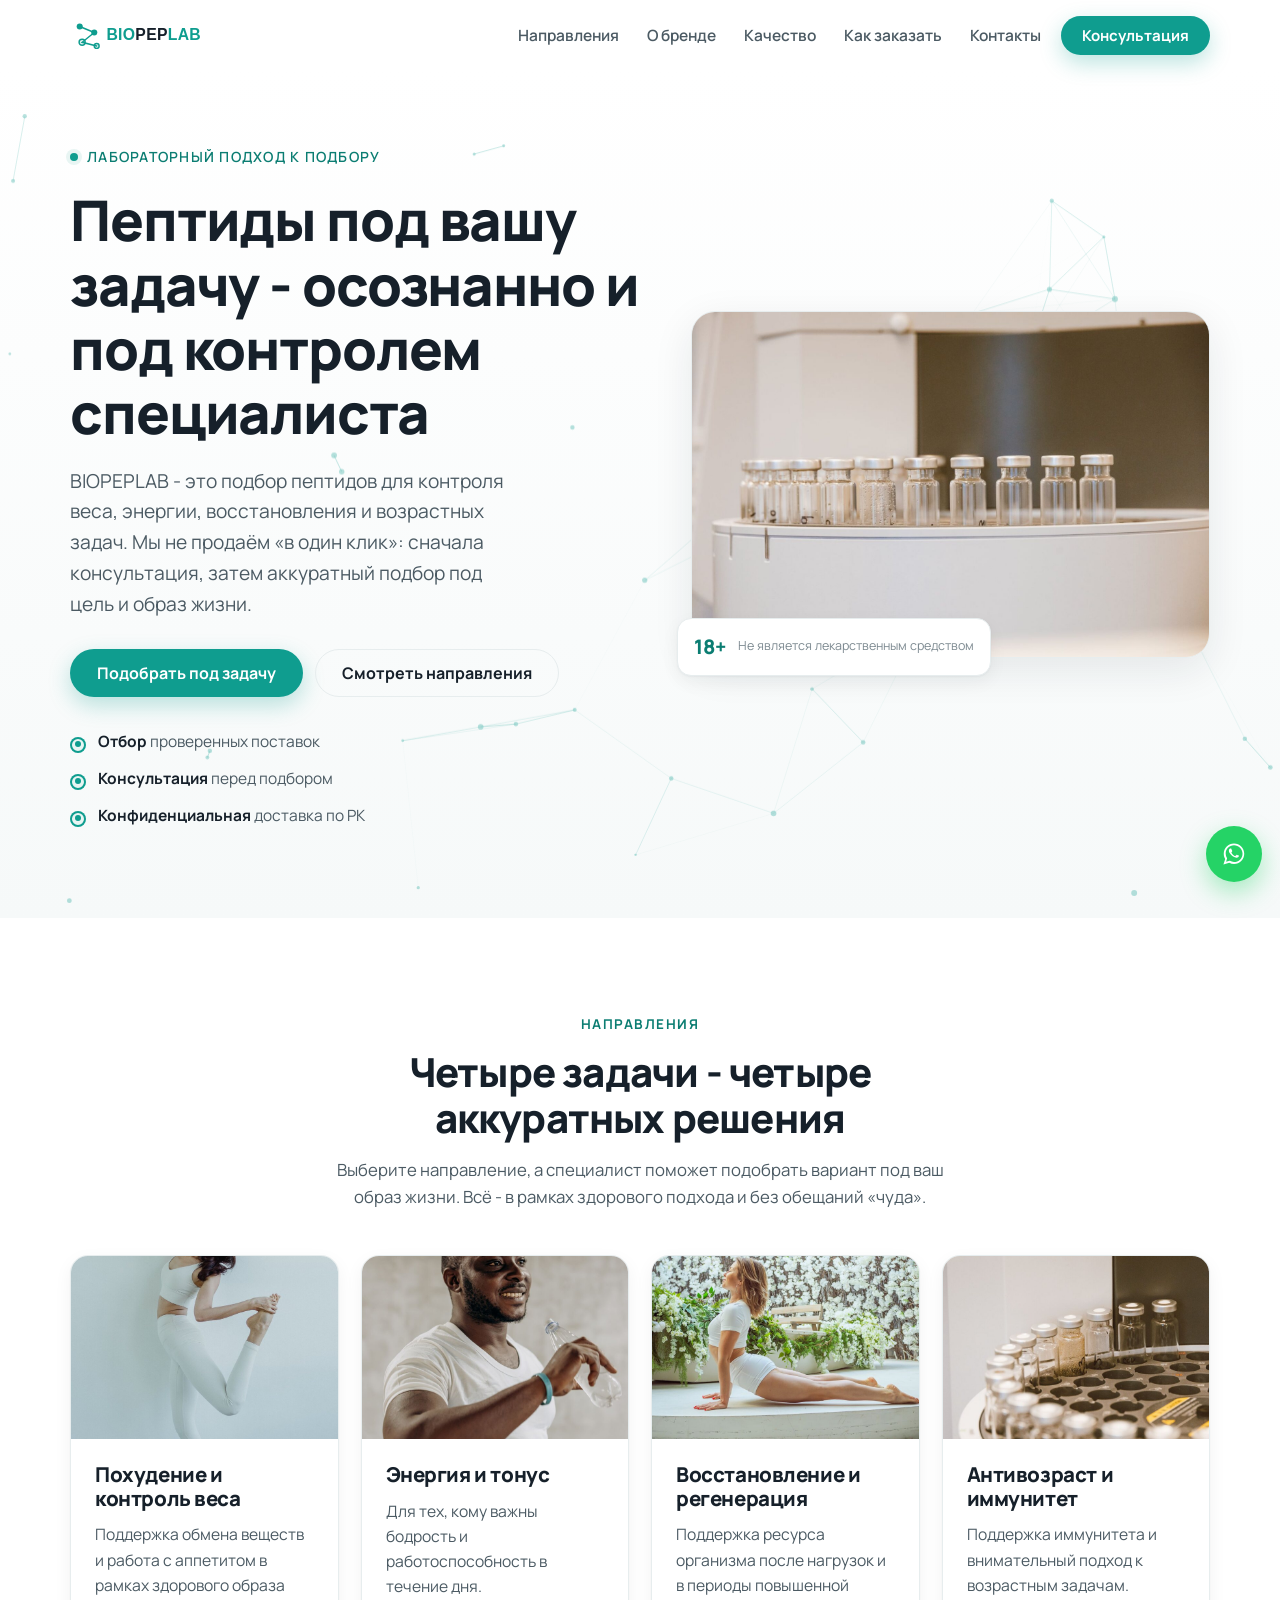
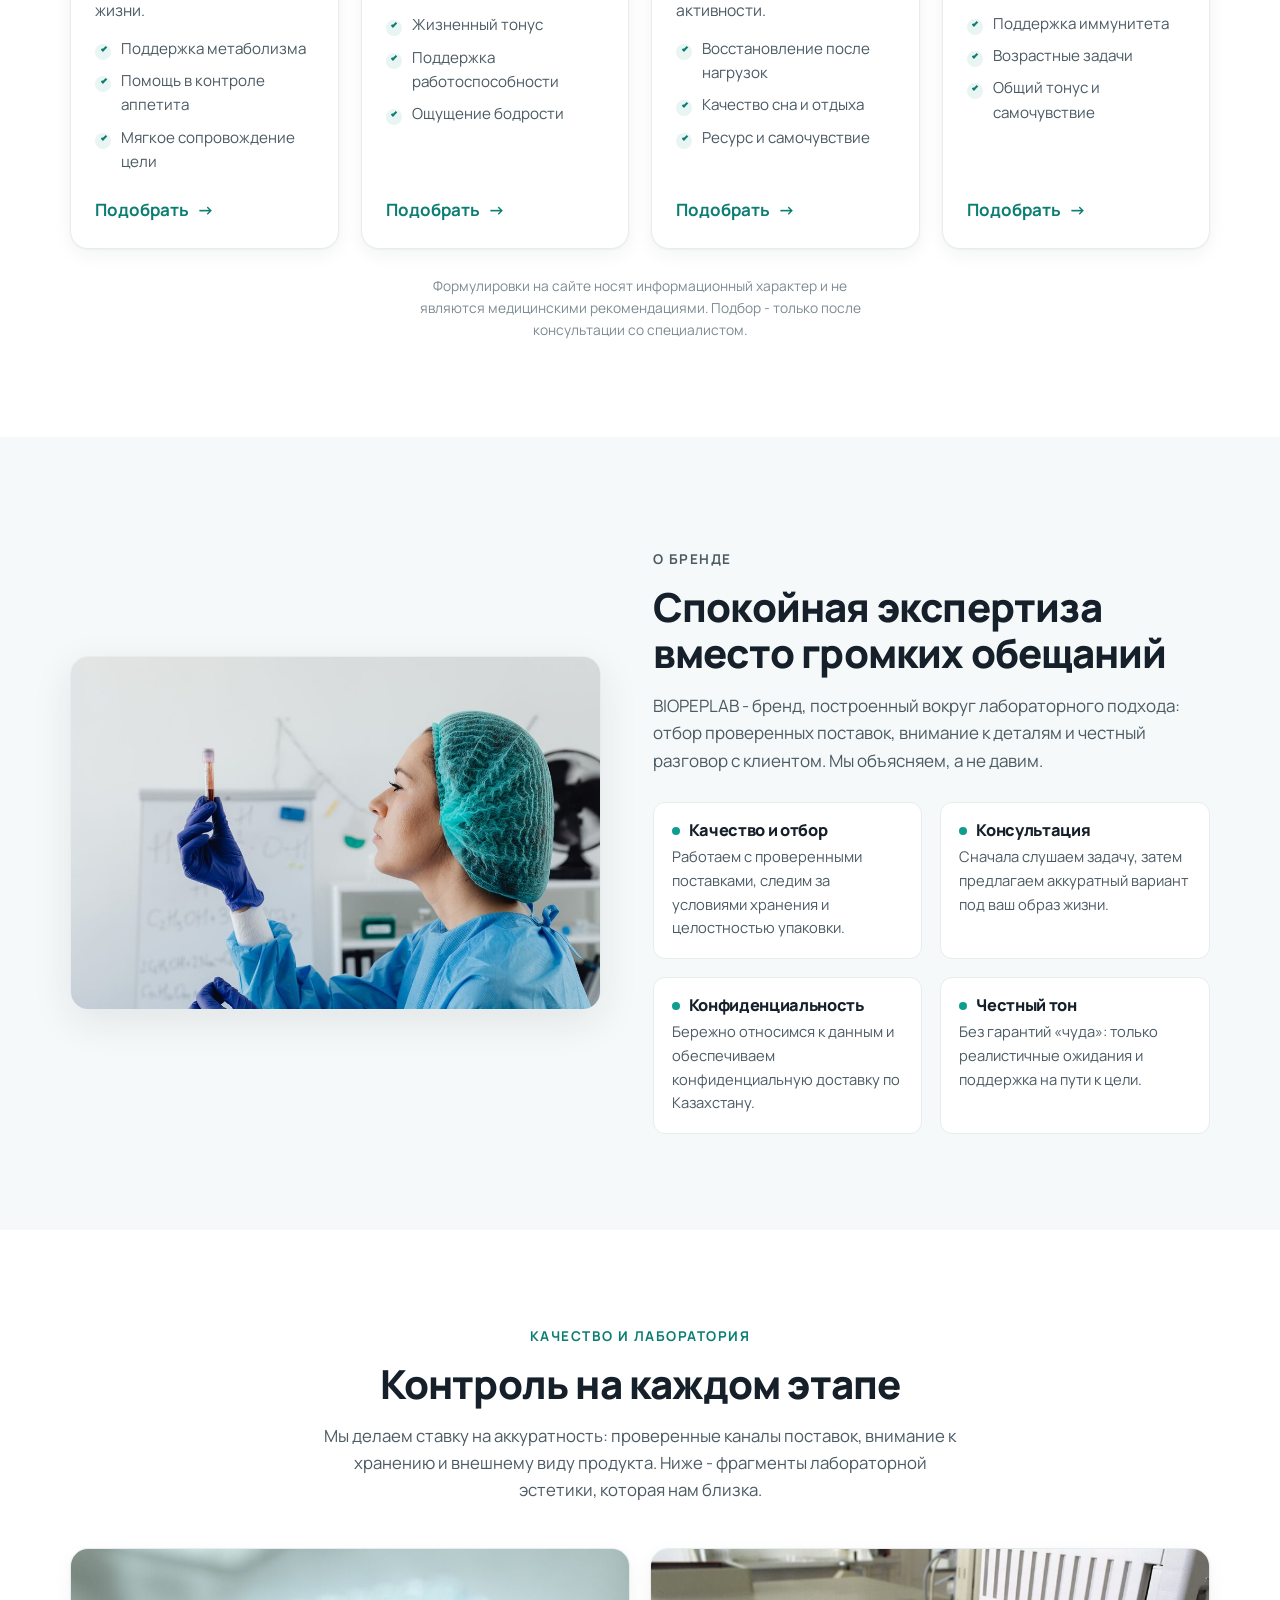
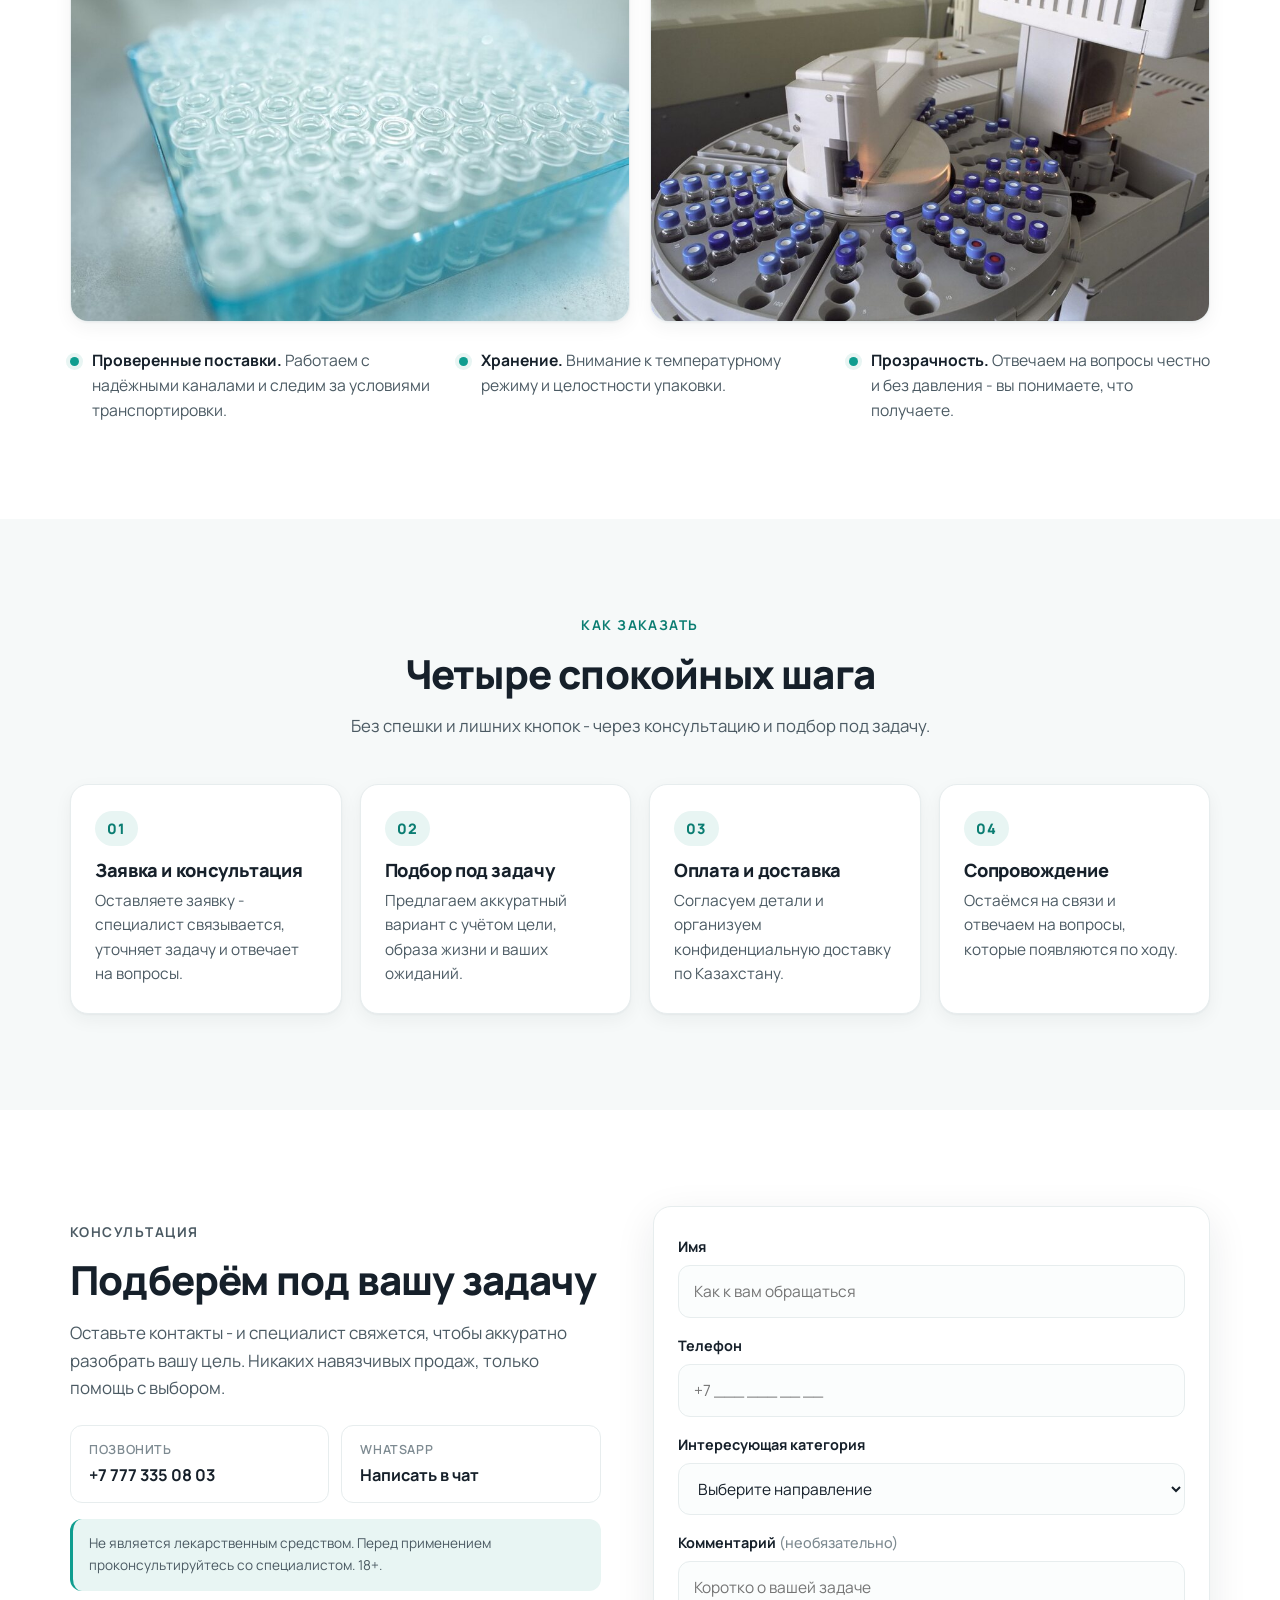
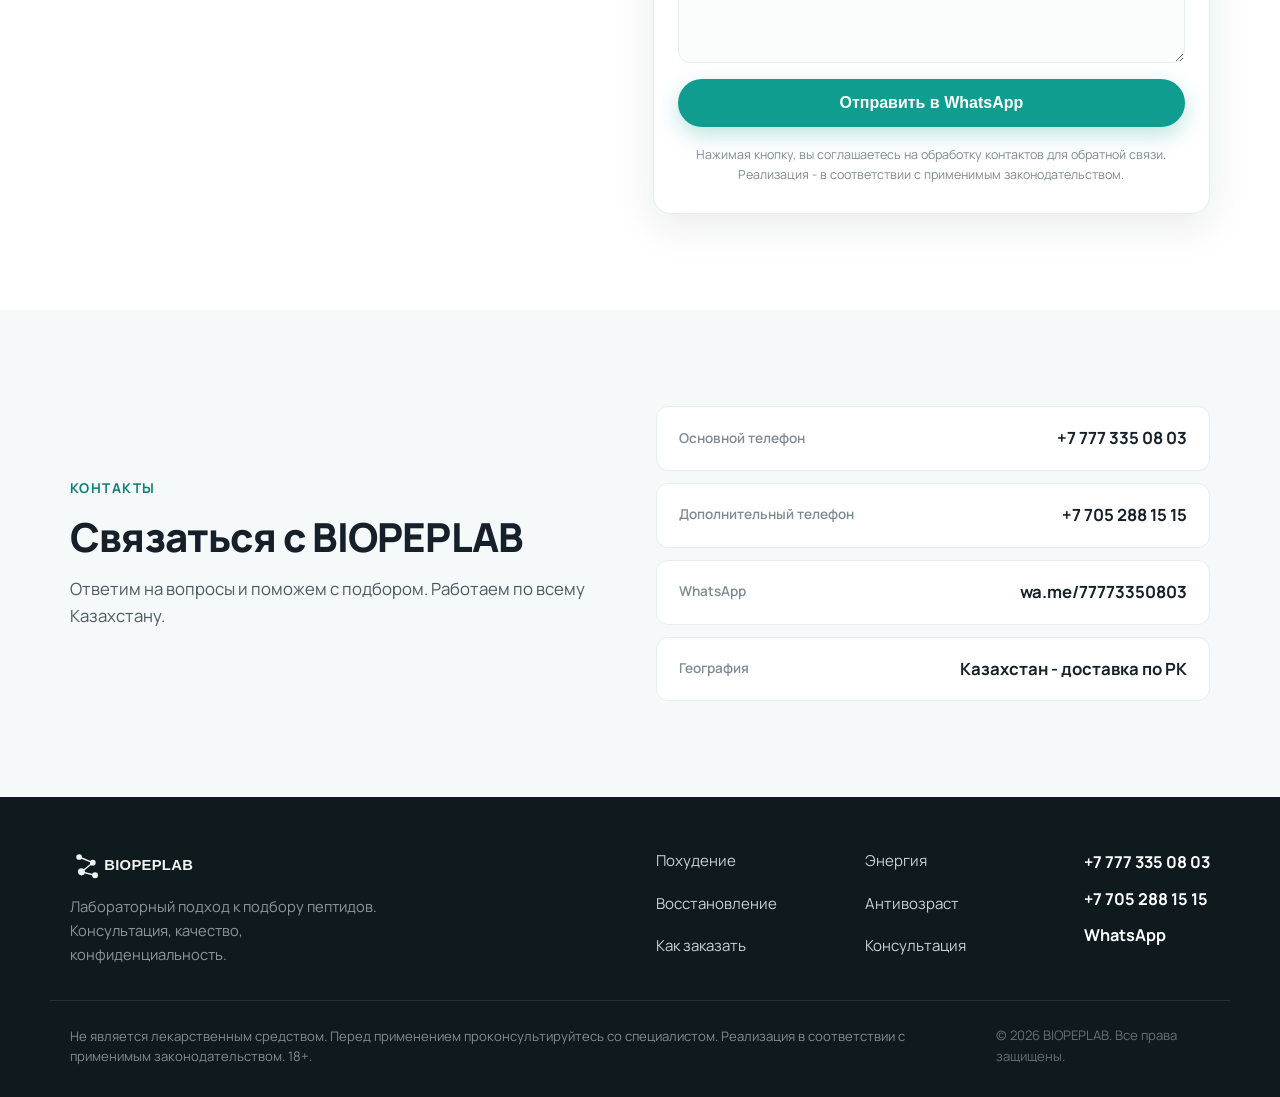
==== index.html @ 389be10e "BIOPEPLAB - лэндинг (пептиды: похудение/энергия/восстановление) Белый премиум-минимализм, тил-акцент" ====
<!DOCTYPE html>
<html lang="ru">
<head>
<meta charset="UTF-8">
<meta name="viewport" content="width=device-width, initial-scale=1">
<title>BIOPEPLAB - пептиды под задачу: похудение, энергия, восстановление</title>
<meta name="description" content="BIOPEPLAB - лабораторный подход к подбору пептидов: контроль веса, энергия и тонус, восстановление, антивозраст и иммунитет. Консультация специалиста и подбор под вашу задачу. Доставка по Казахстану.">
<meta name="robots" content="index, follow">
<link rel="canonical" href="https://ali-hub-01.github.io/biopeplab/">

<meta property="og:type" content="website">
<meta property="og:site_name" content="BIOPEPLAB">
<meta property="og:title" content="BIOPEPLAB - пептиды под задачу: подбор и консультация">
<meta property="og:description" content="Лабораторный подход к подбору пептидов: похудение, энергия, восстановление, антивозраст. Консультация специалиста. Доставка по Казахстану.">
<meta property="og:url" content="https://ali-hub-01.github.io/biopeplab/">
<meta property="og:image" content="https://ali-hub-01.github.io/biopeplab/assets/og-image.jpg">
<meta property="og:image:width" content="1200">
<meta property="og:image:height" content="630">
<meta property="og:locale" content="ru_RU">
<meta name="twitter:card" content="summary_large_image">
<meta name="twitter:title" content="BIOPEPLAB - пептиды под задачу">
<meta name="twitter:description" content="Лабораторный подход к подбору пептидов. Консультация специалиста. Доставка по Казахстану.">
<meta name="twitter:image" content="https://ali-hub-01.github.io/biopeplab/assets/og-image.jpg">
<meta name="theme-color" content="#ffffff">

<link rel="icon" href="assets/favicon.svg" type="image/svg+xml">
<link rel="apple-touch-icon" href="assets/favicon.svg">

<link rel="preconnect" href="https://fonts.googleapis.com">
<link rel="preconnect" href="https://fonts.gstatic.com" crossorigin>
<link href="https://fonts.googleapis.com/css2?family=Manrope:wght@400;500;600;700;800&display=swap" rel="stylesheet">
<link rel="stylesheet" href="styles.css">
</head>
<body>

<a class="skip-link" href="#glavnoe">К основному содержанию</a>

<header class="site-header" id="top">
  <div class="wrap header-inner">
    <a class="brand" href="#top" aria-label="BIOPEPLAB - на главную">
      <img src="assets/logo.svg" alt="BIOPEPLAB" width="180" height="34" class="brand-logo">
    </a>
    <nav class="nav" aria-label="Основная навигация">
      <a href="#uslugi">Направления</a>
      <a href="#o-nas">О бренде</a>
      <a href="#kachestvo">Качество</a>
      <a href="#kak-zakazat">Как заказать</a>
      <a href="#kontakty">Контакты</a>
    </nav>
    <a href="#zayavka" class="btn btn-primary btn-sm nav-cta">Консультация</a>
    <button class="burger" aria-label="Меню" aria-expanded="false" aria-controls="mobile-menu">
      <span></span><span></span><span></span>
    </button>
  </div>
  <div class="mobile-menu" id="mobile-menu" hidden>
    <a href="#uslugi">Направления</a>
    <a href="#o-nas">О бренде</a>
    <a href="#kachestvo">Качество</a>
    <a href="#kak-zakazat">Как заказать</a>
    <a href="#kontakty">Контакты</a>
    <a href="#zayavka" class="btn btn-primary btn-block">Получить консультацию</a>
  </div>
</header>

<main id="glavnoe">

  <!-- HERO -->
  <section class="hero" id="hero">
    <canvas class="hero-canvas" aria-hidden="true"></canvas>
    <div class="wrap hero-inner">
      <div class="hero-copy reveal">
        <p class="eyebrow"><span class="dot"></span>Лабораторный подход к подбору</p>
        <h1>Пептиды под вашу задачу - осознанно и под контролем специалиста</h1>
        <p class="lede">BIOPEPLAB - это подбор пептидов для контроля веса, энергии, восстановления и возрастных задач. Мы не продаём «в один клик»: сначала консультация, затем аккуратный подбор под цель и образ жизни.</p>
        <div class="hero-actions">
          <a href="#zayavka" class="btn btn-primary">Подобрать под задачу</a>
          <a href="#uslugi" class="btn btn-ghost">Смотреть направления</a>
        </div>
        <ul class="hero-marks" aria-label="Преимущества">
          <li><span>Отбор</span> проверенных поставок</li>
          <li><span>Консультация</span> перед подбором</li>
          <li><span>Конфиденциальная</span> доставка по РК</li>
        </ul>
      </div>
      <div class="hero-media reveal" data-delay="1">
        <div class="hero-photo">
          <img src="assets/hero.jpg" alt="Чистые стеклянные флаконы на светлом фоне - лабораторная эстетика BIOPEPLAB" width="1500" height="1000" fetchpriority="high" decoding="async">
        </div>
        <div class="hero-badge">
          <strong>18+</strong>
          <span>Не является лекарственным средством</span>
        </div>
      </div>
    </div>
  </section>

  <!-- УСЛУГИ / КАТЕГОРИИ -->
  <section class="section" id="uslugi">
    <div class="wrap">
      <header class="section-head reveal">
        <p class="kicker">Направления</p>
        <h2>Четыре задачи - четыре аккуратных решения</h2>
        <p class="section-sub">Выберите направление, а специалист поможет подобрать вариант под ваш образ жизни. Всё - в рамках здорового подхода и без обещаний «чуда».</p>
      </header>

      <div class="cards">

        <article class="card reveal" id="pohudenie">
          <div class="card-media">
            <img src="assets/products/pohudenie.jpg" alt="Велнес и стройность - направление контроля веса" width="820" height="1230" loading="lazy" decoding="async">
          </div>
          <div class="card-body">
            <h3>Похудение и контроль веса</h3>
            <p>Поддержка обмена веществ и работа с аппетитом в рамках здорового образа жизни.</p>
            <ul class="ticks">
              <li>Поддержка метаболизма</li>
              <li>Помощь в контроле аппетита</li>
              <li>Мягкое сопровождение цели</li>
            </ul>
            <a href="#zayavka" class="card-cta" data-cat="Похудение / контроль веса">Подобрать <span aria-hidden="true">→</span></a>
          </div>
        </article>

        <article class="card reveal" data-delay="1" id="energiya">
          <div class="card-media">
            <img src="assets/products/energiya.jpg" alt="Подтянутый мужчина со стаканом воды - направление энергии и тонуса" width="820" height="1230" loading="lazy" decoding="async">
          </div>
          <div class="card-body">
            <h3>Энергия и тонус</h3>
            <p>Для тех, кому важны бодрость и работоспособность в течение дня.</p>
            <ul class="ticks">
              <li>Жизненный тонус</li>
              <li>Поддержка работоспособности</li>
              <li>Ощущение бодрости</li>
            </ul>
            <a href="#zayavka" class="card-cta" data-cat="Энергия и тонус">Подобрать <span aria-hidden="true">→</span></a>
          </div>
        </article>

        <article class="card reveal" data-delay="2" id="vosstanovlenie">
          <div class="card-media">
            <img src="assets/products/vosstanovlenie.jpg" alt="Растяжка и восстановление после нагрузок" width="820" height="615" loading="lazy" decoding="async">
          </div>
          <div class="card-body">
            <h3>Восстановление и регенерация</h3>
            <p>Поддержка ресурса организма после нагрузок и в периоды повышенной активности.</p>
            <ul class="ticks">
              <li>Восстановление после нагрузок</li>
              <li>Качество сна и отдыха</li>
              <li>Ресурс и самочувствие</li>
            </ul>
            <a href="#zayavka" class="card-cta" data-cat="Восстановление и регенерация">Подобрать <span aria-hidden="true">→</span></a>
          </div>
        </article>

        <article class="card reveal" data-delay="3" id="antivozrast">
          <div class="card-media">
            <img src="assets/products/antivozrast.jpg" alt="Флаконы - направление антивозраст и иммунитет" width="820" height="656" loading="lazy" decoding="async">
          </div>
          <div class="card-body">
            <h3>Антивозраст и иммунитет</h3>
            <p>Поддержка иммунитета и внимательный подход к возрастным задачам.</p>
            <ul class="ticks">
              <li>Поддержка иммунитета</li>
              <li>Возрастные задачи</li>
              <li>Общий тонус и самочувствие</li>
            </ul>
            <a href="#zayavka" class="card-cta" data-cat="Антивозраст и иммунитет">Подобрать <span aria-hidden="true">→</span></a>
          </div>
        </article>

      </div>

      <p class="cards-note">Формулировки на сайте носят информационный характер и не являются медицинскими рекомендациями. Подбор - только после консультации со специалистом.</p>
    </div>
  </section>

  <!-- О БРЕНДЕ -->
  <section class="section section-alt" id="o-nas">
    <div class="wrap about-grid">
      <div class="about-media reveal">
        <img src="assets/about.jpg" alt="Специалист в лаборатории - экспертный подход BIOPEPLAB" width="1000" height="666" loading="lazy" decoding="async">
      </div>
      <div class="about-copy reveal" data-delay="1">
        <p class="kicker">О бренде</p>
        <h2>Спокойная экспертиза вместо громких обещаний</h2>
        <p>BIOPEPLAB - бренд, построенный вокруг лабораторного подхода: отбор проверенных поставок, внимание к деталям и честный разговор с клиентом. Мы объясняем, а не давим.</p>
        <div class="values">
          <div class="value">
            <h4>Качество и отбор</h4>
            <p>Работаем с проверенными поставками, следим за условиями хранения и целостностью упаковки.</p>
          </div>
          <div class="value">
            <h4>Консультация</h4>
            <p>Сначала слушаем задачу, затем предлагаем аккуратный вариант под ваш образ жизни.</p>
          </div>
          <div class="value">
            <h4>Конфиденциальность</h4>
            <p>Бережно относимся к данным и обеспечиваем конфиденциальную доставку по Казахстану.</p>
          </div>
          <div class="value">
            <h4>Честный тон</h4>
            <p>Без гарантий «чуда»: только реалистичные ожидания и поддержка на пути к цели.</p>
          </div>
        </div>
      </div>
    </div>
  </section>

  <!-- КАЧЕСТВО -->
  <section class="section" id="kachestvo">
    <div class="wrap">
      <header class="section-head reveal">
        <p class="kicker">Качество и лаборатория</p>
        <h2>Контроль на каждом этапе</h2>
        <p class="section-sub">Мы делаем ставку на аккуратность: проверенные каналы поставок, внимание к хранению и внешнему виду продукта. Ниже - фрагменты лабораторной эстетики, которая нам близка.</p>
      </header>
      <div class="quality-grid">
        <figure class="quality-photo reveal">
          <img src="assets/quality/1.jpg" alt="Лабораторные флаконы и оборудование - контроль качества" width="900" height="600" loading="lazy" decoding="async">
        </figure>
        <figure class="quality-photo reveal" data-delay="1">
          <img src="assets/quality/2.jpg" alt="Лабораторная работа с образцами - внимание к деталям" width="900" height="600" loading="lazy" decoding="async">
        </figure>
        <ul class="quality-points reveal" data-delay="2">
          <li><strong>Проверенные поставки.</strong> Работаем с надёжными каналами и следим за условиями транспортировки.</li>
          <li><strong>Хранение.</strong> Внимание к температурному режиму и целостности упаковки.</li>
          <li><strong>Прозрачность.</strong> Отвечаем на вопросы честно и без давления - вы понимаете, что получаете.</li>
        </ul>
      </div>
    </div>
  </section>

  <!-- КАК ЗАКАЗАТЬ -->
  <section class="section section-alt" id="kak-zakazat">
    <div class="wrap">
      <header class="section-head reveal">
        <p class="kicker">Как заказать</p>
        <h2>Четыре спокойных шага</h2>
        <p class="section-sub">Без спешки и лишних кнопок - через консультацию и подбор под задачу.</p>
      </header>
      <ol class="steps">
        <li class="step reveal">
          <span class="step-num">01</span>
          <h3>Заявка и консультация</h3>
          <p>Оставляете заявку - специалист связывается, уточняет задачу и отвечает на вопросы.</p>
        </li>
        <li class="step reveal" data-delay="1">
          <span class="step-num">02</span>
          <h3>Подбор под задачу</h3>
          <p>Предлагаем аккуратный вариант с учётом цели, образа жизни и ваших ожиданий.</p>
        </li>
        <li class="step reveal" data-delay="2">
          <span class="step-num">03</span>
          <h3>Оплата и доставка</h3>
          <p>Согласуем детали и организуем конфиденциальную доставку по Казахстану.</p>
        </li>
        <li class="step reveal" data-delay="3">
          <span class="step-num">04</span>
          <h3>Сопровождение</h3>
          <p>Остаёмся на связи и отвечаем на вопросы, которые появляются по ходу.</p>
        </li>
      </ol>
    </div>
  </section>

  <!-- ФОРМА ЗАЯВКИ -->
  <section class="section" id="zayavka">
    <div class="wrap form-grid">
      <div class="form-intro reveal">
        <p class="kicker">Консультация</p>
        <h2>Подберём под вашу задачу</h2>
        <p>Оставьте контакты - и специалист свяжется, чтобы аккуратно разобрать вашу цель. Никаких навязчивых продаж, только помощь с выбором.</p>
        <div class="form-contacts">
          <a href="tel:+77773350803" class="fc-item">
            <span class="fc-label">Позвонить</span>
            <span class="fc-value">+7 777 335 08 03</span>
          </a>
          <a href="https://wa.me/77773350803" class="fc-item" target="_blank" rel="noopener">
            <span class="fc-label">WhatsApp</span>
            <span class="fc-value">Написать в чат</span>
          </a>
        </div>
        <p class="form-disclaimer">Не является лекарственным средством. Перед применением проконсультируйтесь со специалистом. 18+.</p>
      </div>

      <form class="lead-form reveal" data-delay="1" id="leadForm" novalidate>
        <div class="field">
          <label for="name">Имя</label>
          <input type="text" id="name" name="name" autocomplete="name" placeholder="Как к вам обращаться" required>
        </div>
        <div class="field">
          <label for="phone">Телефон</label>
          <input type="tel" id="phone" name="phone" autocomplete="tel" placeholder="+7 ___ ___ __ __" required>
        </div>
        <div class="field">
          <label for="category">Интересующая категория</label>
          <select id="category" name="category" required>
            <option value="" disabled selected>Выберите направление</option>
            <option value="Похудение / контроль веса">Похудение / контроль веса</option>
            <option value="Энергия и тонус">Энергия и тонус</option>
            <option value="Восстановление и регенерация">Восстановление и регенерация</option>
            <option value="Антивозраст и иммунитет">Антивозраст и иммунитет</option>
          </select>
        </div>
        <div class="field">
          <label for="comment">Комментарий <span class="opt">(необязательно)</span></label>
          <textarea id="comment" name="comment" rows="3" placeholder="Коротко о вашей задаче"></textarea>
        </div>
        <button type="submit" class="btn btn-primary btn-block">Отправить в WhatsApp</button>
        <p class="form-fineprint">Нажимая кнопку, вы соглашаетесь на обработку контактов для обратной связи. Реализация - в соответствии с применимым законодательством.</p>
        <p class="form-success" id="formSuccess" role="status" hidden>Спасибо! Мы открыли WhatsApp с вашим сообщением - скоро свяжемся.</p>
      </form>
    </div>
  </section>

  <!-- КОНТАКТЫ -->
  <section class="section section-alt" id="kontakty">
    <div class="wrap contacts-grid">
      <div class="reveal">
        <p class="kicker">Контакты</p>
        <h2>Связаться с BIOPEPLAB</h2>
        <p class="section-sub">Ответим на вопросы и поможем с подбором. Работаем по всему Казахстану.</p>
      </div>
      <div class="contacts-list reveal" data-delay="1">
        <a href="tel:+77773350803" class="contact-row">
          <span class="c-label">Основной телефон</span>
          <span class="c-value">+7 777 335 08 03</span>
        </a>
        <a href="tel:+77052881515" class="contact-row">
          <span class="c-label">Дополнительный телефон</span>
          <span class="c-value">+7 705 288 15 15</span>
        </a>
        <a href="https://wa.me/77773350803" class="contact-row" target="_blank" rel="noopener">
          <span class="c-label">WhatsApp</span>
          <span class="c-value">wa.me/77773350803</span>
        </a>
        <div class="contact-row static">
          <span class="c-label">География</span>
          <span class="c-value">Казахстан - доставка по РК</span>
        </div>
      </div>
    </div>
  </section>

</main>

<footer class="site-footer">
  <div class="wrap footer-inner">
    <div class="footer-brand">
      <img src="assets/logo.svg" alt="BIOPEPLAB" width="170" height="32">
      <p>Лабораторный подход к подбору пептидов. Консультация, качество, конфиденциальность.</p>
    </div>
    <nav class="footer-nav" aria-label="Навигация в подвале">
      <a href="#pohudenie">Похудение</a>
      <a href="#energiya">Энергия</a>
      <a href="#vosstanovlenie">Восстановление</a>
      <a href="#antivozrast">Антивозраст</a>
      <a href="#kak-zakazat">Как заказать</a>
      <a href="#zayavka">Консультация</a>
    </nav>
    <div class="footer-contact">
      <a href="tel:+77773350803">+7 777 335 08 03</a>
      <a href="tel:+77052881515">+7 705 288 15 15</a>
      <a href="https://wa.me/77773350803" target="_blank" rel="noopener">WhatsApp</a>
    </div>
  </div>
  <div class="wrap footer-legal">
    <p class="disclaimer">Не является лекарственным средством. Перед применением проконсультируйтесь со специалистом. Реализация в соответствии с применимым законодательством. 18+.</p>
    <p class="copyright">© <span id="year">2026</span> BIOPEPLAB. Все права защищены.</p>
  </div>
</footer>

<a href="https://wa.me/77773350803" class="wa-float" target="_blank" rel="noopener" aria-label="Написать в WhatsApp">
  <svg viewBox="0 0 32 32" width="26" height="26" aria-hidden="true" fill="currentColor">
    <path d="M16 3C9 3 3.4 8.6 3.4 15.6c0 2.3.6 4.5 1.8 6.4L3 29l7.2-2.1c1.8 1 3.8 1.5 5.8 1.5 7 0 12.6-5.6 12.6-12.6S23 3 16 3zm0 22.8c-1.8 0-3.5-.5-5-1.4l-.4-.2-4.3 1.2 1.2-4.1-.2-.4c-1-1.6-1.5-3.4-1.5-5.3C5.5 9.8 10.2 5.1 16 5.1s10.5 4.7 10.5 10.5S21.8 25.8 16 25.8zm5.8-7.9c-.3-.2-1.9-.9-2.1-1-.3-.1-.5-.2-.7.2s-.8 1-1 1.2c-.2.2-.4.2-.7.1-.3-.2-1.4-.5-2.6-1.6-1-.9-1.6-1.9-1.8-2.3-.2-.3 0-.5.1-.7.1-.1.3-.4.5-.6.1-.2.2-.3.3-.6.1-.2 0-.4 0-.6-.1-.2-.7-1.7-1-2.3-.3-.6-.5-.5-.7-.5h-.6c-.2 0-.5.1-.8.4-.3.3-1 1-1 2.5s1.1 2.9 1.2 3.1c.2.2 2.1 3.3 5.2 4.6.7.3 1.3.5 1.7.6.7.2 1.4.2 1.9.1.6-.1 1.9-.8 2.1-1.5.3-.7.3-1.4.2-1.5-.1-.2-.3-.3-.6-.4z"/>
  </svg>
</a>

<script src="script.js"></script>
</body>
</html>
---- styles.css ----
/* ============ BIOPEPLAB - premium medical minimalism ============ */
:root{
  --bg:#ffffff;
  --bg-alt:#f6f9f9;
  --ink:#16202a;
  --ink-soft:#4b5a63;
  --ink-mute:#7d8a91;
  --line:#e7edee;
  --line-soft:#eef3f3;
  --accent:#0f9d8f;
  --accent-deep:#0b7d72;
  --accent-wash:#e8f5f3;
  --white:#fff;
  --radius:18px;
  --radius-sm:12px;
  --shadow-sm:0 1px 2px rgba(22,32,42,.04), 0 6px 18px rgba(22,32,42,.05);
  --shadow-md:0 12px 40px rgba(22,32,42,.09);
  --wrap:1180px;
  --ease:cubic-bezier(.22,.61,.36,1);
}

*,*::before,*::after{box-sizing:border-box}
html{scroll-behavior:smooth;-webkit-text-size-adjust:100%}
body{
  margin:0;
  font-family:'Manrope',-apple-system,BlinkMacSystemFont,'Segoe UI',sans-serif;
  color:var(--ink);
  background:var(--bg);
  line-height:1.6;
  font-size:17px;
  -webkit-font-smoothing:antialiased;
  overflow-x:hidden;
}
img{max-width:100%;height:auto;display:block}
a{color:inherit;text-decoration:none}
h1,h2,h3,h4{line-height:1.15;margin:0;letter-spacing:-.02em;font-weight:700}
p{margin:0}
ul,ol{margin:0;padding:0;list-style:none}

.wrap{width:100%;max-width:var(--wrap);margin:0 auto;padding:0 20px}

.skip-link{position:absolute;left:-999px;top:0;background:var(--accent);color:#fff;padding:10px 16px;border-radius:0 0 8px 0;z-index:200}
.skip-link:focus{left:0}

/* ---------- buttons ---------- */
.btn{
  display:inline-flex;align-items:center;justify-content:center;gap:8px;
  font-weight:700;font-size:16px;line-height:1;
  padding:15px 26px;border-radius:999px;border:1px solid transparent;
  cursor:pointer;transition:transform .25s var(--ease),box-shadow .25s var(--ease),background .2s,color .2s;
  white-space:nowrap;
}
.btn-primary{background:var(--accent);color:#fff;box-shadow:0 8px 22px rgba(15,157,143,.28)}
.btn-primary:hover{background:var(--accent-deep);transform:translateY(-2px);box-shadow:0 12px 28px rgba(15,157,143,.34)}
.btn-ghost{background:transparent;color:var(--ink);border-color:var(--line)}
.btn-ghost:hover{border-color:var(--accent);color:var(--accent-deep);transform:translateY(-2px)}
.btn-sm{padding:11px 20px;font-size:15px}
.btn-block{width:100%}

/* ---------- header ---------- */
.site-header{position:sticky;top:0;z-index:100;background:rgba(255,255,255,.82);backdrop-filter:saturate(180%) blur(14px);border-bottom:1px solid transparent;transition:border-color .3s,box-shadow .3s}
.site-header.scrolled{border-color:var(--line);box-shadow:0 4px 20px rgba(22,32,42,.05)}
.header-inner{display:flex;align-items:center;gap:20px;height:70px}
.brand-logo{height:34px;width:auto}
.nav{display:none;gap:28px;margin-left:auto}
.nav a{font-size:15.5px;font-weight:600;color:var(--ink-soft);position:relative;transition:color .2s}
.nav a::after{content:"";position:absolute;left:0;right:100%;bottom:-6px;height:2px;background:var(--accent);transition:right .3s var(--ease)}
.nav a:hover{color:var(--ink)}
.nav a:hover::after{right:0}
.nav-cta{display:none}
.burger{display:flex;flex-direction:column;justify-content:center;gap:5px;margin-left:auto;width:44px;height:44px;background:none;border:0;cursor:pointer;padding:10px}
.burger span{display:block;height:2px;width:100%;background:var(--ink);border-radius:2px;transition:transform .3s var(--ease),opacity .2s}
.burger[aria-expanded="true"] span:nth-child(1){transform:translateY(7px) rotate(45deg)}
.burger[aria-expanded="true"] span:nth-child(2){opacity:0}
.burger[aria-expanded="true"] span:nth-child(3){transform:translateY(-7px) rotate(-45deg)}
.mobile-menu{display:flex;flex-direction:column;gap:4px;padding:8px 20px 20px;border-bottom:1px solid var(--line);background:#fff}
.mobile-menu[hidden]{display:none}
.mobile-menu a:not(.btn){padding:13px 6px;font-weight:600;color:var(--ink-soft);border-bottom:1px solid var(--line-soft)}
.mobile-menu .btn{margin-top:12px}

/* ---------- hero ---------- */
.hero{position:relative;overflow:hidden;background:linear-gradient(180deg,#fff 0%,var(--bg-alt) 100%)}
.hero-canvas{position:absolute;inset:0;width:100%;height:100%;z-index:0;opacity:.55}
.hero-inner{position:relative;z-index:1;display:grid;grid-template-columns:minmax(0,1fr);gap:36px;padding-top:52px;padding-bottom:64px}
.eyebrow{display:inline-flex;align-items:center;gap:9px;font-size:14px;font-weight:600;color:var(--accent-deep);text-transform:uppercase;letter-spacing:.09em;margin-bottom:20px}
.eyebrow .dot{width:8px;height:8px;border-radius:50%;background:var(--accent);box-shadow:0 0 0 4px var(--accent-wash)}
.hero h1{font-size:clamp(2rem,7vw,3.5rem);font-weight:800;margin-bottom:20px}
.lede{font-size:clamp(1.02rem,2.4vw,1.2rem);color:var(--ink-soft);max-width:38ch;margin-bottom:30px}
.hero-actions{display:flex;flex-wrap:wrap;gap:12px;margin-bottom:32px}
.hero-marks{display:flex;flex-direction:column;gap:12px}
.hero-marks li{position:relative;padding-left:28px;font-size:15.5px;color:var(--ink-soft)}
.hero-marks li span{color:var(--ink);font-weight:700}
.hero-marks li::before{content:"";position:absolute;left:0;top:8px;width:16px;height:16px;border-radius:50%;background:var(--accent-wash);box-shadow:inset 0 0 0 2px var(--accent)}
.hero-marks li::after{content:"";position:absolute;left:5px;top:12px;width:6px;height:6px;border-radius:50%;background:var(--accent)}
.hero-media{position:relative}
.hero-photo{border-radius:24px;overflow:hidden;box-shadow:var(--shadow-md);border:1px solid var(--line)}
.hero-photo img{width:100%;height:100%;object-fit:cover;aspect-ratio:3/2}
.hero-badge{position:absolute;left:16px;bottom:-18px;background:#fff;border:1px solid var(--line);border-radius:14px;padding:12px 16px;box-shadow:var(--shadow-sm);display:flex;align-items:center;gap:12px;max-width:78%}
.hero-badge strong{font-size:20px;color:var(--accent-deep);font-weight:800}
.hero-badge span{font-size:12.5px;color:var(--ink-mute);line-height:1.35}

/* ---------- sections ---------- */
.section{padding:72px 0}
.section-alt{background:var(--bg-alt)}
.section-head{max-width:640px;margin:0 auto 44px;text-align:center}
.kicker{font-size:13.5px;font-weight:700;letter-spacing:.11em;text-transform:uppercase;color:var(--accent-deep);margin-bottom:14px}
.section-head h2,.about-copy h2,.form-intro h2,.contacts-grid h2{font-size:clamp(1.6rem,4.5vw,2.5rem);font-weight:800}
.section-sub{color:var(--ink-soft);margin-top:16px;font-size:1.05rem}

/* ---------- cards ---------- */
.cards{display:grid;grid-template-columns:minmax(0,1fr);gap:22px}
.card{background:#fff;border:1px solid var(--line);border-radius:var(--radius);overflow:hidden;box-shadow:var(--shadow-sm);transition:transform .35s var(--ease),box-shadow .35s var(--ease),border-color .3s;scroll-margin-top:90px;display:flex;flex-direction:column}
.card:hover{transform:translateY(-6px);box-shadow:var(--shadow-md);border-color:#dbe6e5}
.card-media{aspect-ratio:16/11;overflow:hidden;background:var(--bg-alt)}
.card-media img{width:100%;height:100%;object-fit:cover;transition:transform .6s var(--ease)}
.card:hover .card-media img{transform:scale(1.05)}
.card-body{padding:24px;display:flex;flex-direction:column;gap:12px;flex:1}
.card-body h3{font-size:1.28rem;font-weight:800}
.card-body>p{color:var(--ink-soft);font-size:.98rem}
.ticks{display:flex;flex-direction:column;gap:8px;margin:2px 0 4px}
.ticks li{position:relative;padding-left:26px;font-size:.95rem;color:var(--ink-soft)}
.ticks li::before{content:"";position:absolute;left:0;top:7px;width:16px;height:16px;border-radius:50%;background:var(--accent-wash)}
.ticks li::after{content:"";position:absolute;left:5.5px;top:10px;width:6px;height:3px;border-left:2px solid var(--accent-deep);border-bottom:2px solid var(--accent-deep);transform:rotate(-45deg)}
.card-cta{margin-top:auto;align-self:flex-start;font-weight:700;color:var(--accent-deep);display:inline-flex;align-items:center;gap:8px;padding-top:6px}
.card-cta span{transition:transform .25s var(--ease)}
.card-cta:hover span{transform:translateX(5px)}
.cards-note{margin-top:26px;text-align:center;font-size:.86rem;color:var(--ink-mute);max-width:60ch;margin-left:auto;margin-right:auto}

/* ---------- about ---------- */
.about-grid{display:grid;grid-template-columns:minmax(0,1fr);gap:36px;align-items:center}
.about-media{border-radius:var(--radius);overflow:hidden;box-shadow:var(--shadow-md);border:1px solid var(--line)}
.about-media img{width:100%;aspect-ratio:3/2;object-fit:cover}
.about-copy>p{color:var(--ink-soft);margin-top:16px}
.values{display:grid;grid-template-columns:minmax(0,1fr);gap:18px;margin-top:28px}
.value{padding:18px;background:#fff;border:1px solid var(--line);border-radius:var(--radius-sm)}
.section-alt .value{background:#fff}
.value h4{font-size:1.02rem;font-weight:800;margin-bottom:6px}
.value h4::before{content:"";display:inline-block;width:8px;height:8px;border-radius:50%;background:var(--accent);margin-right:9px;vertical-align:middle}
.value p{font-size:.92rem;color:var(--ink-soft)}

/* ---------- quality ---------- */
.quality-grid{display:grid;grid-template-columns:minmax(0,1fr);gap:20px}
.quality-photo{margin:0;border-radius:var(--radius);overflow:hidden;box-shadow:var(--shadow-sm);border:1px solid var(--line)}
.quality-photo img{width:100%;aspect-ratio:3/2;object-fit:cover;transition:transform .6s var(--ease)}
.quality-photo:hover img{transform:scale(1.04)}
.quality-points{display:flex;flex-direction:column;gap:16px;justify-content:center}
.quality-points li{position:relative;padding-left:22px;color:var(--ink-soft);font-size:.98rem}
.quality-points li::before{content:"";position:absolute;left:0;top:9px;width:9px;height:9px;border-radius:50%;background:var(--accent);box-shadow:0 0 0 4px var(--accent-wash)}
.quality-points strong{color:var(--ink);font-weight:700}

/* ---------- steps ---------- */
.steps{display:grid;grid-template-columns:minmax(0,1fr);gap:18px;counter-reset:step}
.step{position:relative;background:#fff;border:1px solid var(--line);border-radius:var(--radius);padding:26px 24px;box-shadow:var(--shadow-sm);transition:transform .3s var(--ease),box-shadow .3s var(--ease)}
.step:hover{transform:translateY(-4px);box-shadow:var(--shadow-md)}
.step-num{display:inline-block;font-size:.9rem;font-weight:800;letter-spacing:.08em;color:var(--accent-deep);background:var(--accent-wash);padding:6px 12px;border-radius:999px;margin-bottom:14px}
.step h3{font-size:1.14rem;font-weight:800;margin-bottom:8px}
.step p{color:var(--ink-soft);font-size:.96rem}

/* ---------- form ---------- */
.form-grid{display:grid;grid-template-columns:minmax(0,1fr);gap:34px;align-items:start}
.form-intro>p{color:var(--ink-soft);margin-top:16px}
.form-contacts{display:flex;flex-wrap:wrap;gap:12px;margin-top:24px}
.fc-item{display:flex;flex-direction:column;gap:2px;padding:14px 18px;border:1px solid var(--line);border-radius:var(--radius-sm);background:#fff;transition:border-color .25s,transform .25s var(--ease)}
.fc-item:hover{border-color:var(--accent);transform:translateY(-2px)}
.fc-label{font-size:12.5px;color:var(--ink-mute);font-weight:600;text-transform:uppercase;letter-spacing:.05em}
.fc-value{font-size:1.02rem;font-weight:700}
.form-disclaimer{margin-top:24px;font-size:.85rem;color:var(--ink-mute);padding:14px 16px;background:var(--accent-wash);border-radius:var(--radius-sm);border-left:3px solid var(--accent)}
.lead-form{background:#fff;border:1px solid var(--line);border-radius:var(--radius);padding:28px 24px;box-shadow:var(--shadow-md);display:flex;flex-direction:column;gap:16px}
.field{display:flex;flex-direction:column;gap:7px}
.field label{font-size:.9rem;font-weight:700;color:var(--ink)}
.field .opt{color:var(--ink-mute);font-weight:500}
.field input,.field select,.field textarea{
  width:100%;font:inherit;font-size:15.5px;color:var(--ink);
  padding:13px 15px;border:1px solid var(--line);border-radius:var(--radius-sm);
  background:#fbfdfd;transition:border-color .2s,box-shadow .2s;resize:vertical;
}
.field input:focus,.field select:focus,.field textarea:focus{outline:none;border-color:var(--accent);box-shadow:0 0 0 3px var(--accent-wash);background:#fff}
.field input.invalid,.field select.invalid{border-color:#d9534f;box-shadow:0 0 0 3px rgba(217,83,79,.12)}
.form-fineprint{font-size:.78rem;color:var(--ink-mute);text-align:center;margin-top:2px}
.form-success{margin-top:4px;padding:14px 16px;background:var(--accent-wash);color:var(--accent-deep);border-radius:var(--radius-sm);font-weight:600;font-size:.95rem;text-align:center}

/* ---------- contacts ---------- */
.contacts-grid{display:grid;grid-template-columns:minmax(0,1fr);gap:32px;align-items:center}
.contacts-list{display:flex;flex-direction:column;gap:12px}
.contact-row{display:flex;justify-content:space-between;align-items:center;gap:16px;padding:18px 22px;background:#fff;border:1px solid var(--line);border-radius:var(--radius-sm);transition:border-color .25s,transform .25s var(--ease),box-shadow .25s}
a.contact-row:hover{border-color:var(--accent);transform:translateX(4px);box-shadow:var(--shadow-sm)}
.c-label{font-size:.85rem;color:var(--ink-mute);font-weight:600}
.c-value{font-size:1.05rem;font-weight:700;text-align:right}

/* ---------- footer ---------- */
.site-footer{background:#0f1a1f;color:#c6d1d3;padding:52px 0 30px}
.footer-inner{display:grid;grid-template-columns:minmax(0,1fr);gap:30px}
.footer-brand img{height:32px;width:auto;filter:brightness(0) invert(1);opacity:.95;margin-bottom:14px}
.footer-brand p{font-size:.92rem;color:#8b989b;max-width:36ch}
.footer-nav{display:grid;grid-template-columns:repeat(2,minmax(0,1fr));gap:10px 20px}
.footer-nav a{font-size:.94rem;color:#c6d1d3;transition:color .2s}
.footer-nav a:hover{color:#fff}
.footer-contact{display:flex;flex-direction:column;gap:10px}
.footer-contact a{font-size:1.02rem;font-weight:700;color:#fff;transition:color .2s}
.footer-contact a:hover{color:var(--accent)}
.footer-legal{margin-top:34px;padding-top:24px;border-top:1px solid rgba(255,255,255,.1);display:flex;flex-direction:column;gap:14px}
.disclaimer{font-size:.82rem;color:#7f8c8f;line-height:1.55}
.copyright{font-size:.82rem;color:#66716f}

/* ---------- whatsapp float ---------- */
.wa-float{position:fixed;right:18px;bottom:18px;z-index:90;width:56px;height:56px;border-radius:50%;background:#25d366;color:#fff;display:flex;align-items:center;justify-content:center;box-shadow:0 10px 26px rgba(37,211,102,.4);transition:transform .3s var(--ease)}
.wa-float:hover{transform:scale(1.08)}

/* ---------- reveal ---------- */
.reveal{opacity:0;transform:translateY(26px);transition:opacity .7s var(--ease),transform .7s var(--ease)}
.reveal.in{opacity:1;transform:none}
.reveal[data-delay="1"]{transition-delay:.1s}
.reveal[data-delay="2"]{transition-delay:.2s}
.reveal[data-delay="3"]{transition-delay:.3s}

/* ---------- responsive ---------- */
@media (min-width:640px){
  .cards{grid-template-columns:repeat(2,minmax(0,1fr))}
  .values{grid-template-columns:repeat(2,minmax(0,1fr))}
  .steps{grid-template-columns:repeat(2,minmax(0,1fr))}
  .form-contacts .fc-item{flex:1}
}
@media (min-width:900px){
  .nav{display:flex}
  .nav-cta{display:inline-flex}
  .burger{display:none}
  .mobile-menu{display:none!important}
  .hero-inner{grid-template-columns:1.05fr .95fr;align-items:center;padding-top:70px;padding-bottom:90px;gap:48px}
  .hero-badge{left:-14px}
  .section{padding:96px 0}
  .about-grid{grid-template-columns:1fr 1.05fr;gap:52px}
  .quality-grid{grid-template-columns:repeat(2,minmax(0,1fr))}
  .quality-points{grid-column:1/-1;flex-direction:row;gap:28px;margin-top:6px}
  .quality-points li{flex:1}
  .steps{grid-template-columns:repeat(4,minmax(0,1fr))}
  .form-grid{grid-template-columns:1fr 1.05fr;gap:52px}
  .contacts-grid{grid-template-columns:1fr 1fr}
  .footer-inner{grid-template-columns:1.4fr 1fr auto}
  .footer-legal{flex-direction:row;justify-content:space-between;align-items:center}
}
@media (min-width:1100px){
  .cards{grid-template-columns:repeat(4,minmax(0,1fr))}
}

/* ---------- reduced motion ---------- */
@media (prefers-reduced-motion:reduce){
  *,*::before,*::after{animation-duration:.001ms!important;animation-iteration-count:1!important;transition-duration:.001ms!important;scroll-behavior:auto!important}
  .reveal{opacity:1;transform:none}
  .hero-canvas{display:none}
}
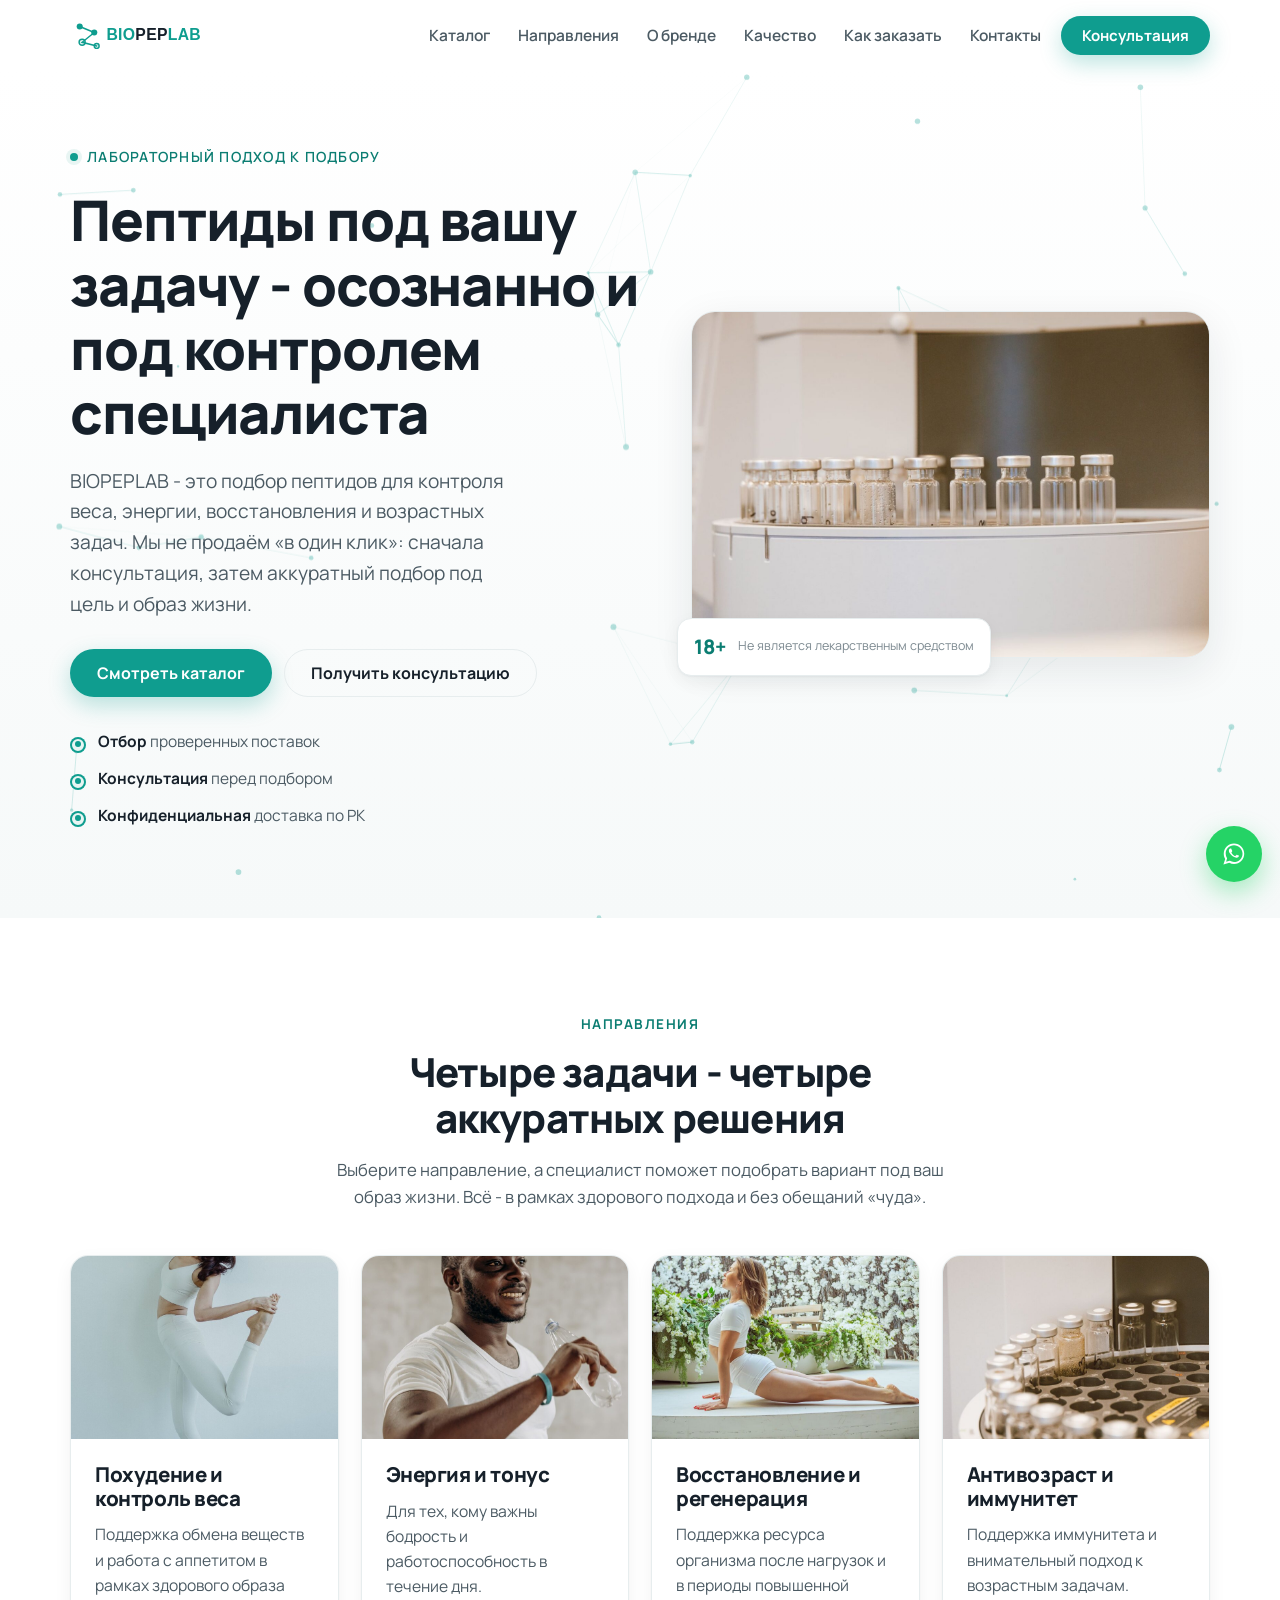
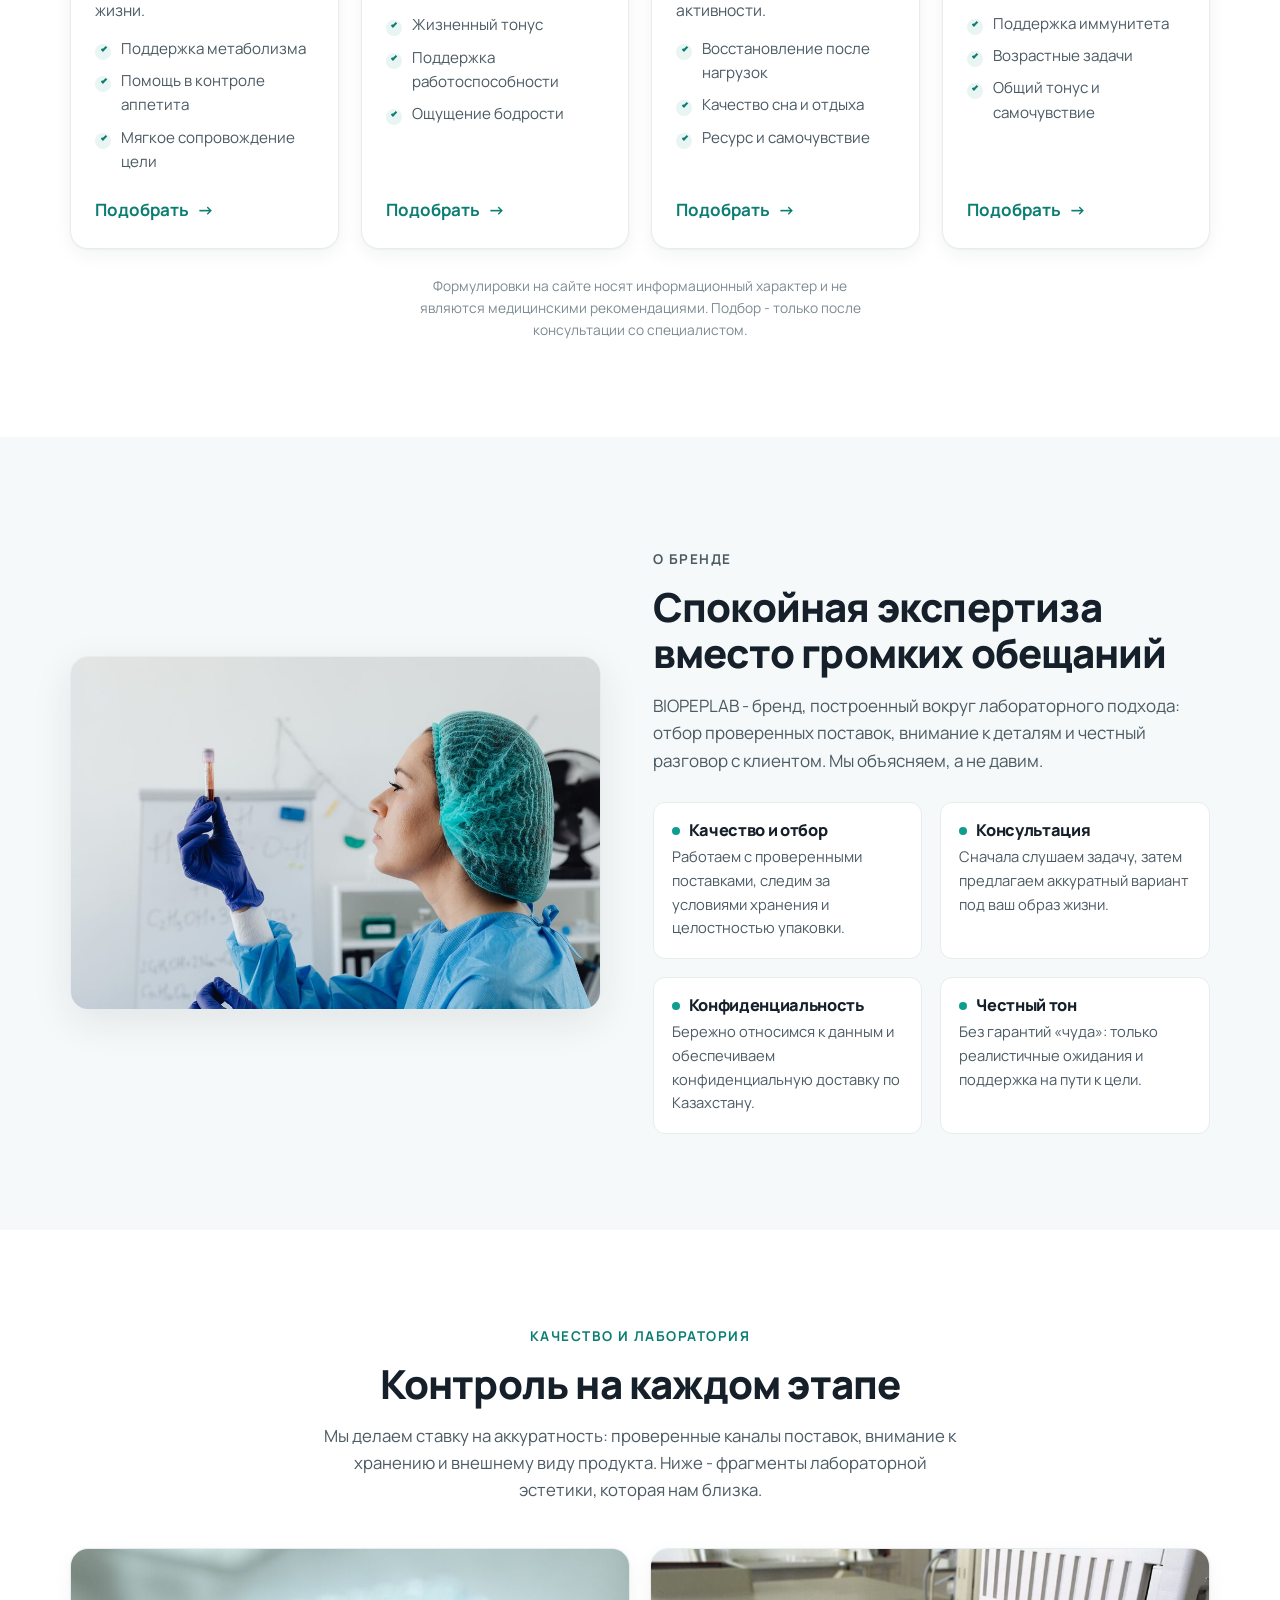
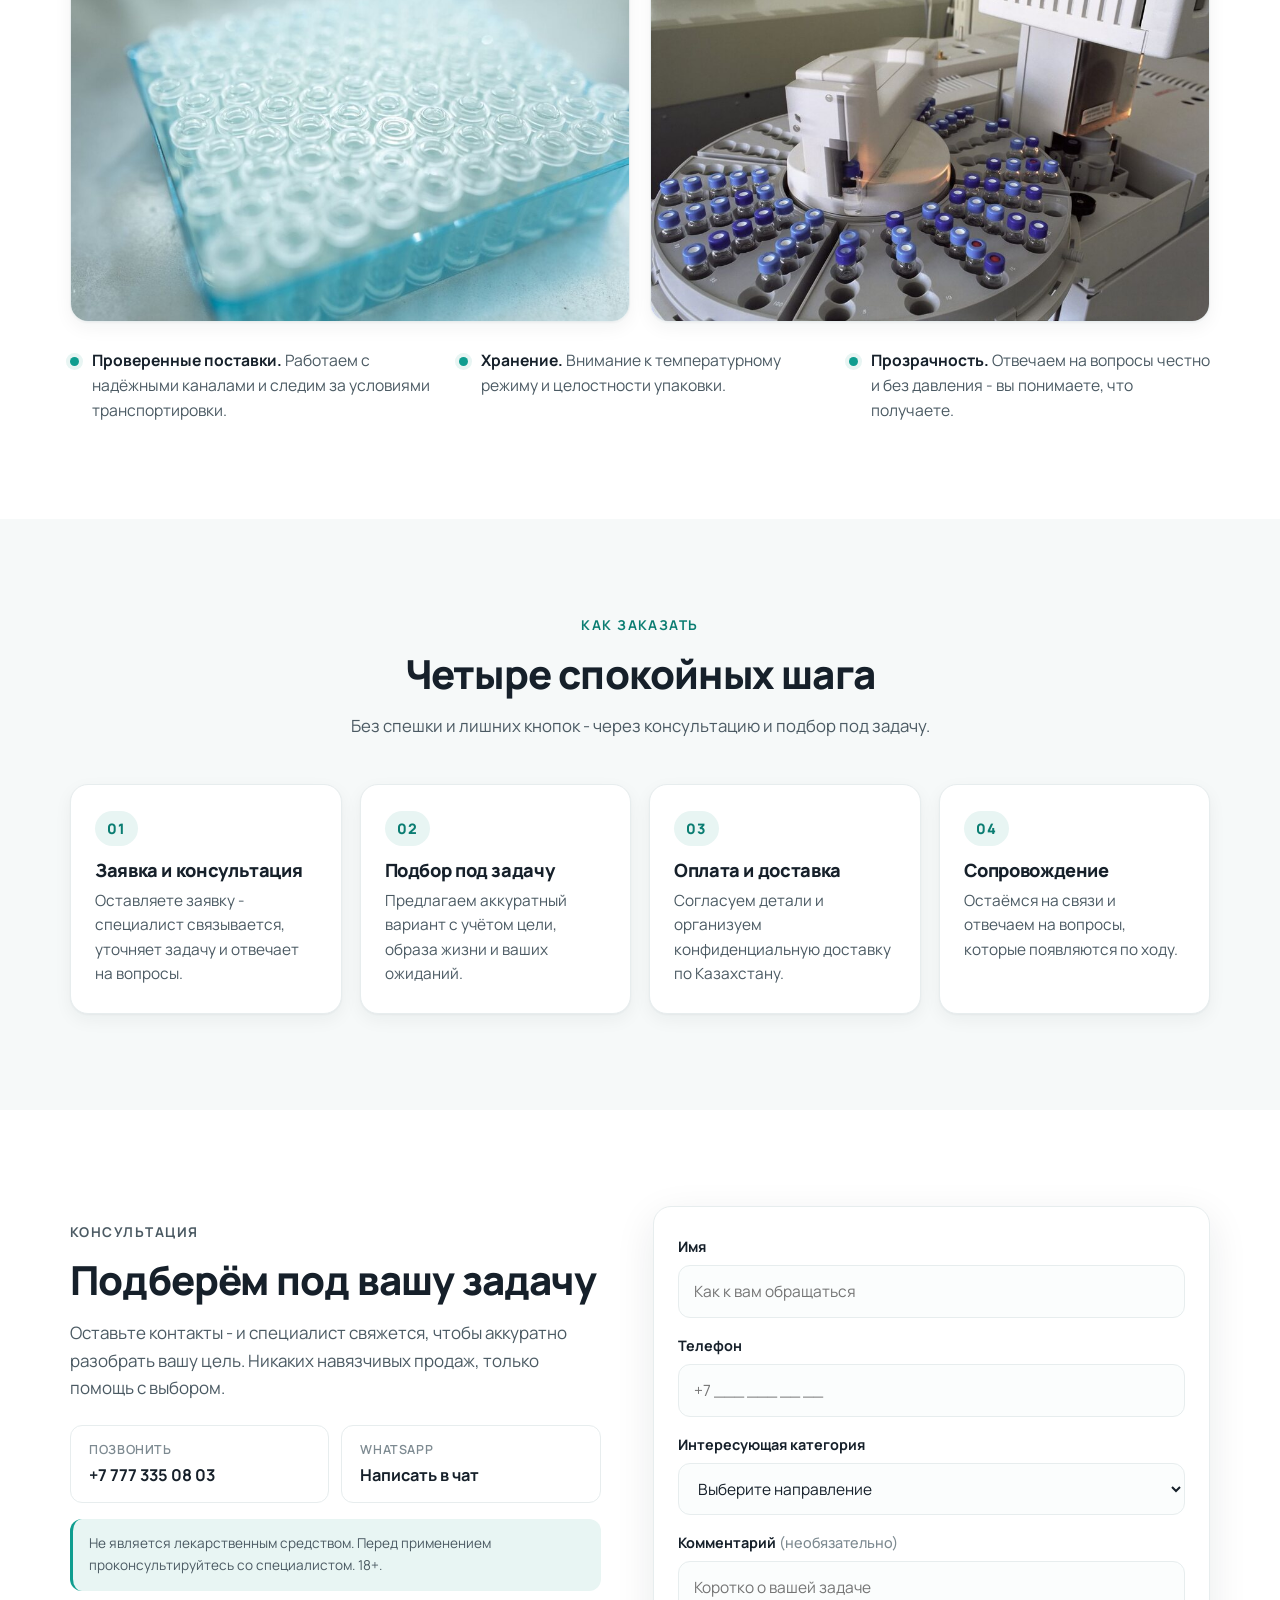
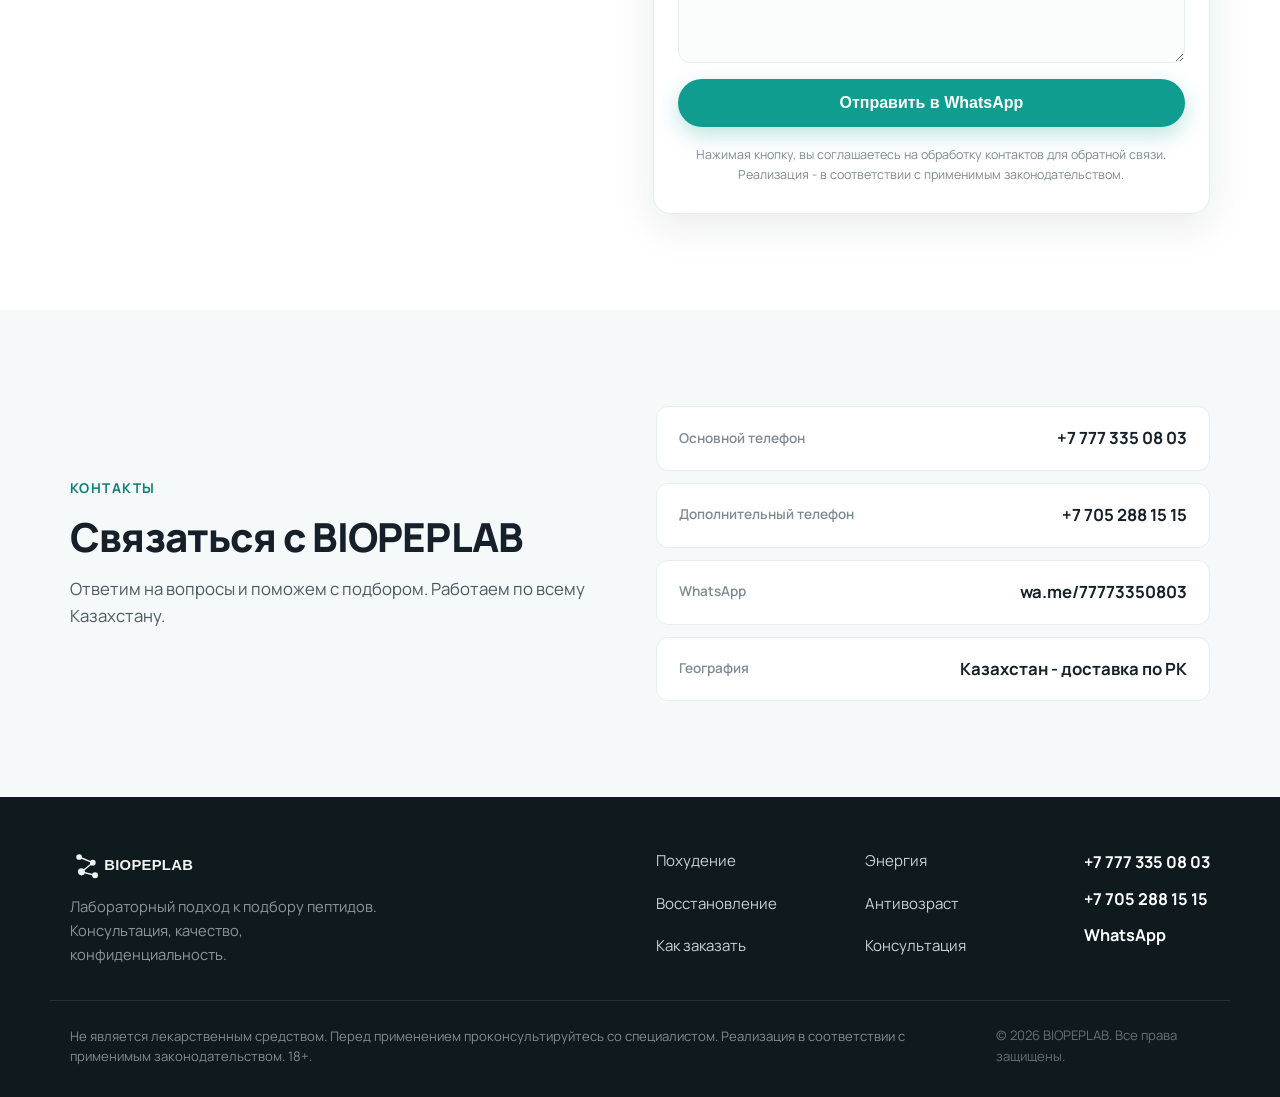
==== commit cbbad3f8: "Каталог товаров (catalog.html): тирзепатид (Mounjaro/Тирзетта/Седжаро), ретатрудит + пэн-пептиды - О" ====
--- a/index.html
+++ b/index.html
@@ -41,6 +41,7 @@
       <img src="assets/logo.svg" alt="BIOPEPLAB" width="180" height="34" class="brand-logo">
     </a>
     <nav class="nav" aria-label="Основная навигация">
+      <a href="catalog.html">Каталог</a>
       <a href="#uslugi">Направления</a>
       <a href="#o-nas">О бренде</a>
       <a href="#kachestvo">Качество</a>
@@ -53,6 +54,7 @@
     </button>
   </div>
   <div class="mobile-menu" id="mobile-menu" hidden>
+    <a href="catalog.html">Каталог</a>
     <a href="#uslugi">Направления</a>
     <a href="#o-nas">О бренде</a>
     <a href="#kachestvo">Качество</a>
@@ -73,8 +75,8 @@
         <h1>Пептиды под вашу задачу - осознанно и под контролем специалиста</h1>
         <p class="lede">BIOPEPLAB - это подбор пептидов для контроля веса, энергии, восстановления и возрастных задач. Мы не продаём «в один клик»: сначала консультация, затем аккуратный подбор под цель и образ жизни.</p>
         <div class="hero-actions">
-          <a href="#zayavka" class="btn btn-primary">Подобрать под задачу</a>
-          <a href="#uslugi" class="btn btn-ghost">Смотреть направления</a>
+          <a href="catalog.html" class="btn btn-primary">Смотреть каталог</a>
+          <a href="#zayavka" class="btn btn-ghost">Получить консультацию</a>
         </div>
         <ul class="hero-marks" aria-label="Преимущества">
           <li><span>Отбор</span> проверенных поставок</li>
--- a/styles.css
+++ b/styles.css
@@ -248,3 +248,58 @@
   .reveal{opacity:1;transform:none}
   .hero-canvas{display:none}
 }
+
+/* ============ CATALOG PAGE ============ */
+.cat-hero{background:linear-gradient(180deg,#fff 0%,var(--bg-alt) 100%);padding:48px 0 40px;text-align:center}
+.cat-hero .kicker{margin-bottom:14px}
+.cat-hero h1{font-size:clamp(2rem,6vw,3rem);font-weight:800;margin-bottom:16px}
+.cat-hero p{color:var(--ink-soft);max-width:52ch;margin:0 auto 20px;font-size:1.05rem}
+.cat-hero-badges{display:flex;flex-wrap:wrap;gap:10px;justify-content:center}
+.cat-tag{display:inline-flex;align-items:center;gap:8px;background:#fff;border:1px solid var(--line);border-radius:999px;padding:9px 16px;font-size:14px;font-weight:600;color:var(--ink-soft);box-shadow:var(--shadow-sm)}
+.cat-tag b{color:var(--accent-deep)}
+.cat-tag .dot{width:8px;height:8px;border-radius:50%;background:var(--accent);box-shadow:0 0 0 4px var(--accent-wash)}
+
+.cat-section{padding:56px 0}
+.cat-section-head{display:flex;flex-wrap:wrap;align-items:baseline;gap:8px 16px;margin-bottom:30px}
+.cat-section-head h2{font-size:clamp(1.5rem,4vw,2.2rem);font-weight:800}
+.cat-section-head p{color:var(--ink-mute);font-size:.98rem}
+.pin-note{margin-left:auto;font-size:13px;font-weight:700;letter-spacing:.04em;text-transform:uppercase;color:var(--accent-deep);background:var(--accent-wash);padding:7px 13px;border-radius:999px}
+
+/* product cards */
+.prod-grid{display:grid;grid-template-columns:minmax(0,1fr);gap:18px}
+.prod-grid.featured{gap:20px}
+.prod{position:relative;display:flex;flex-direction:column;background:#fff;border:1px solid var(--line);border-radius:var(--radius);overflow:hidden;box-shadow:var(--shadow-sm);transition:transform .35s var(--ease),box-shadow .35s var(--ease),border-color .3s}
+.prod:hover{transform:translateY(-5px);box-shadow:var(--shadow-md);border-color:#d5e6e3}
+.prod.hot{border-color:var(--accent-wash)}
+.prod.hot::before{content:"";position:absolute;inset:0;border-radius:var(--radius);padding:1px;background:linear-gradient(160deg,var(--accent),transparent 55%);-webkit-mask:linear-gradient(#000 0 0) content-box,linear-gradient(#000 0 0);-webkit-mask-composite:xor;mask-composite:exclude;pointer-events:none;opacity:.5}
+.prod-media{position:relative;aspect-ratio:1/1;background:linear-gradient(180deg,#fff,#f7fbfb);display:flex;align-items:center;justify-content:center;padding:14px}
+.prod-media img{width:100%;height:100%;object-fit:contain;transition:transform .5s var(--ease)}
+.prod:hover .prod-media img{transform:scale(1.04)}
+.stock{position:absolute;top:12px;left:12px;display:inline-flex;align-items:center;gap:6px;background:rgba(255,255,255,.92);border:1px solid var(--line);border-radius:999px;padding:5px 11px;font-size:12px;font-weight:700;color:var(--accent-deep);backdrop-filter:blur(6px)}
+.stock i{width:7px;height:7px;border-radius:50%;background:var(--accent);box-shadow:0 0 0 3px var(--accent-wash);display:inline-block}
+.prod-body{display:flex;flex-direction:column;gap:9px;padding:18px 18px 20px;flex:1}
+.prod-brand{font-size:12px;font-weight:700;letter-spacing:.06em;text-transform:uppercase;color:var(--ink-mute)}
+.prod h3{font-size:1.16rem;font-weight:800;line-height:1.2}
+.featured .prod h3{font-size:1.4rem}
+.prod-sub{font-size:.9rem;color:var(--ink-soft)}
+.doses{display:flex;flex-wrap:wrap;gap:6px;margin-top:2px}
+.dose{font-size:12.5px;font-weight:700;color:var(--ink-soft);background:var(--bg-alt);border:1px solid var(--line);border-radius:8px;padding:4px 9px}
+.prod-foot{margin-top:auto;padding-top:12px;display:flex;align-items:center;justify-content:space-between;gap:10px;flex-wrap:wrap}
+.price{font-size:1.15rem;font-weight:800;color:var(--ink);white-space:nowrap}
+.price small{font-size:.72rem;font-weight:700;color:var(--ink-mute);text-transform:uppercase;letter-spacing:.05em;margin-right:3px}
+.order{display:inline-flex;align-items:center;gap:7px;background:var(--accent);color:#fff;font-weight:700;font-size:14.5px;padding:11px 16px;border-radius:999px;transition:background .2s,transform .2s;box-shadow:0 6px 16px rgba(15,157,143,.24)}
+.order:hover{background:var(--accent-deep);transform:translateY(-2px)}
+.order svg{width:17px;height:17px;fill:currentColor}
+
+.more-stock{margin-top:22px;background:#fff;border:1px dashed var(--line);border-radius:var(--radius);padding:18px 20px;display:flex;flex-wrap:wrap;align-items:center;gap:10px 14px}
+.more-stock strong{font-weight:800}
+.more-stock .ms-items{color:var(--ink-soft);font-size:.96rem}
+.more-stock a{margin-left:auto;font-weight:700;color:var(--accent-deep)}
+
+.cat-note{background:var(--bg-alt);border-top:1px solid var(--line);padding:26px 0}
+.cat-note p{max-width:var(--wrap);margin:0 auto;padding:0 20px;color:var(--ink-mute);font-size:13px;line-height:1.55}
+
+@media(min-width:560px){.pen-grid{grid-template-columns:repeat(2,minmax(0,1fr))}}
+@media(min-width:720px){.prod-grid.featured{grid-template-columns:repeat(2,minmax(0,1fr))}}
+@media(min-width:900px){.pen-grid{grid-template-columns:repeat(3,minmax(0,1fr))}}
+@media(min-width:1080px){.prod-grid.featured{grid-template-columns:repeat(4,minmax(0,1fr))}.pen-grid{grid-template-columns:repeat(4,minmax(0,1fr))}}
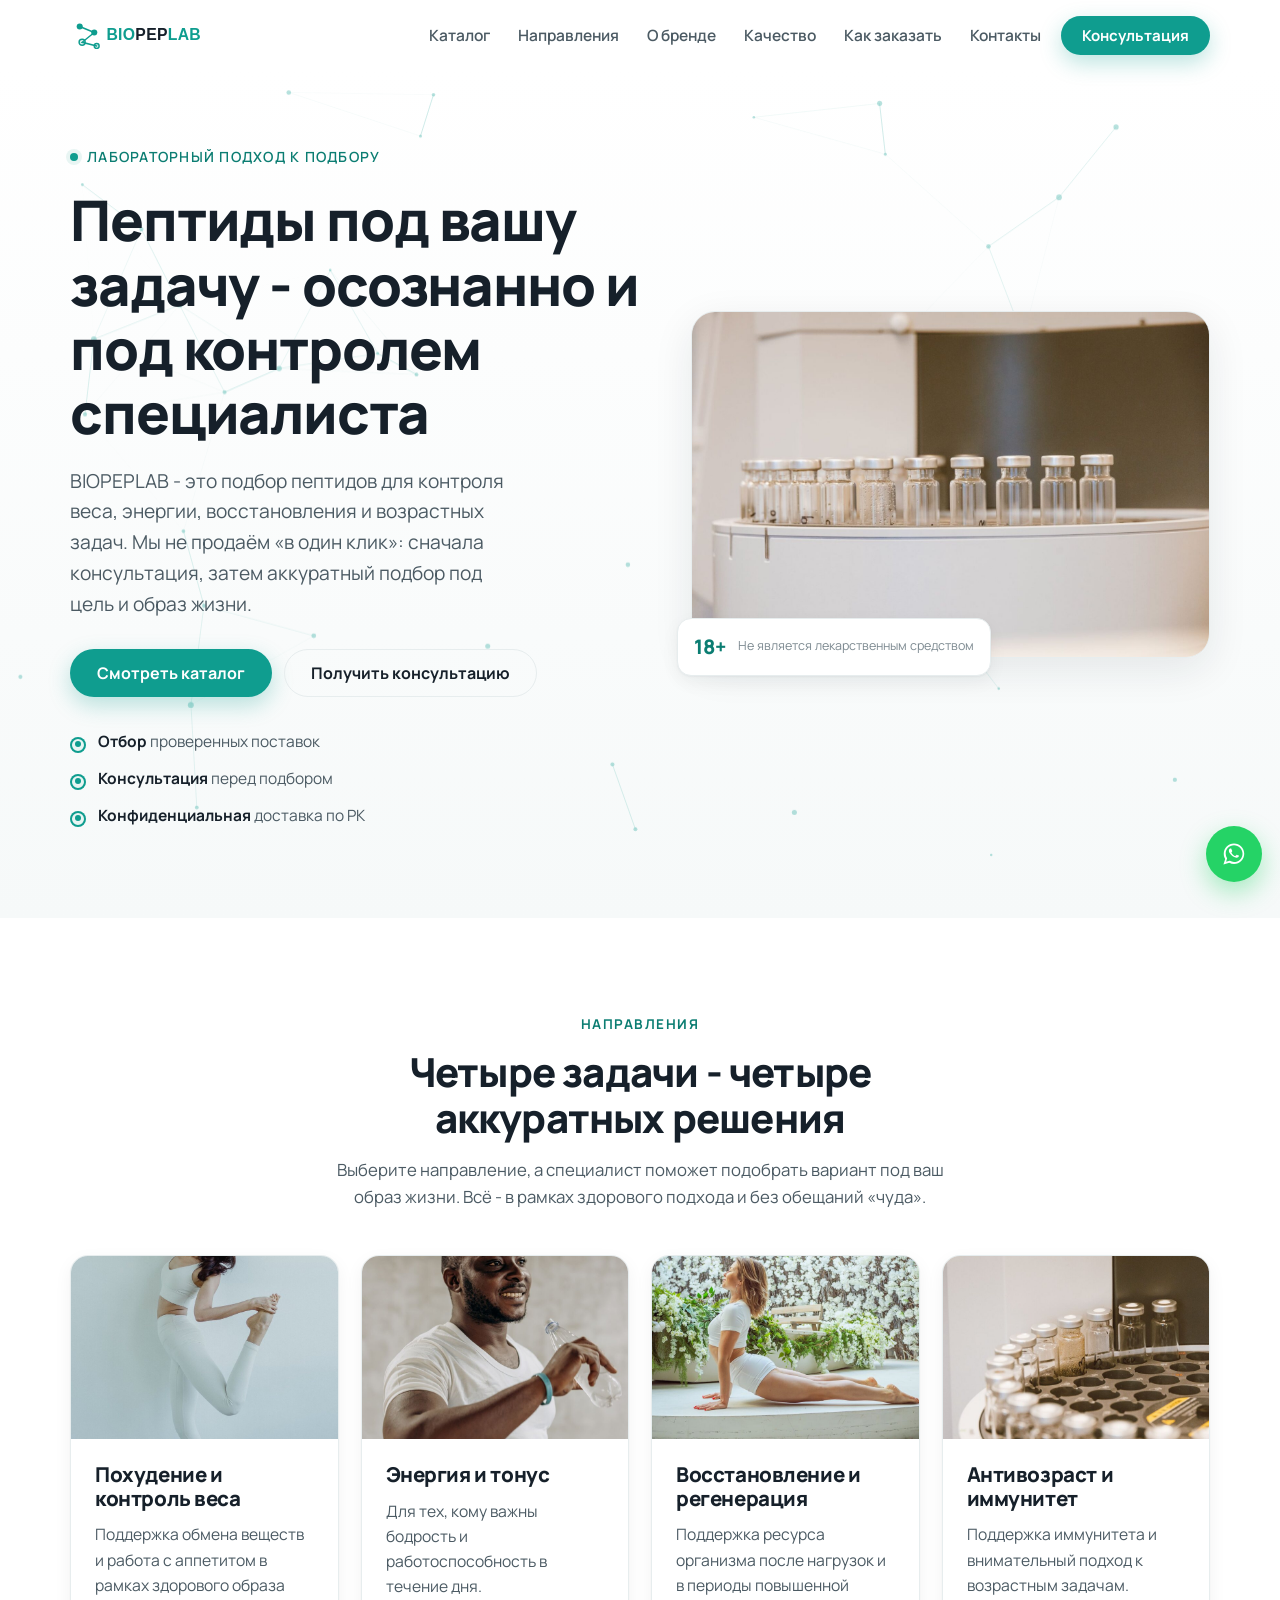
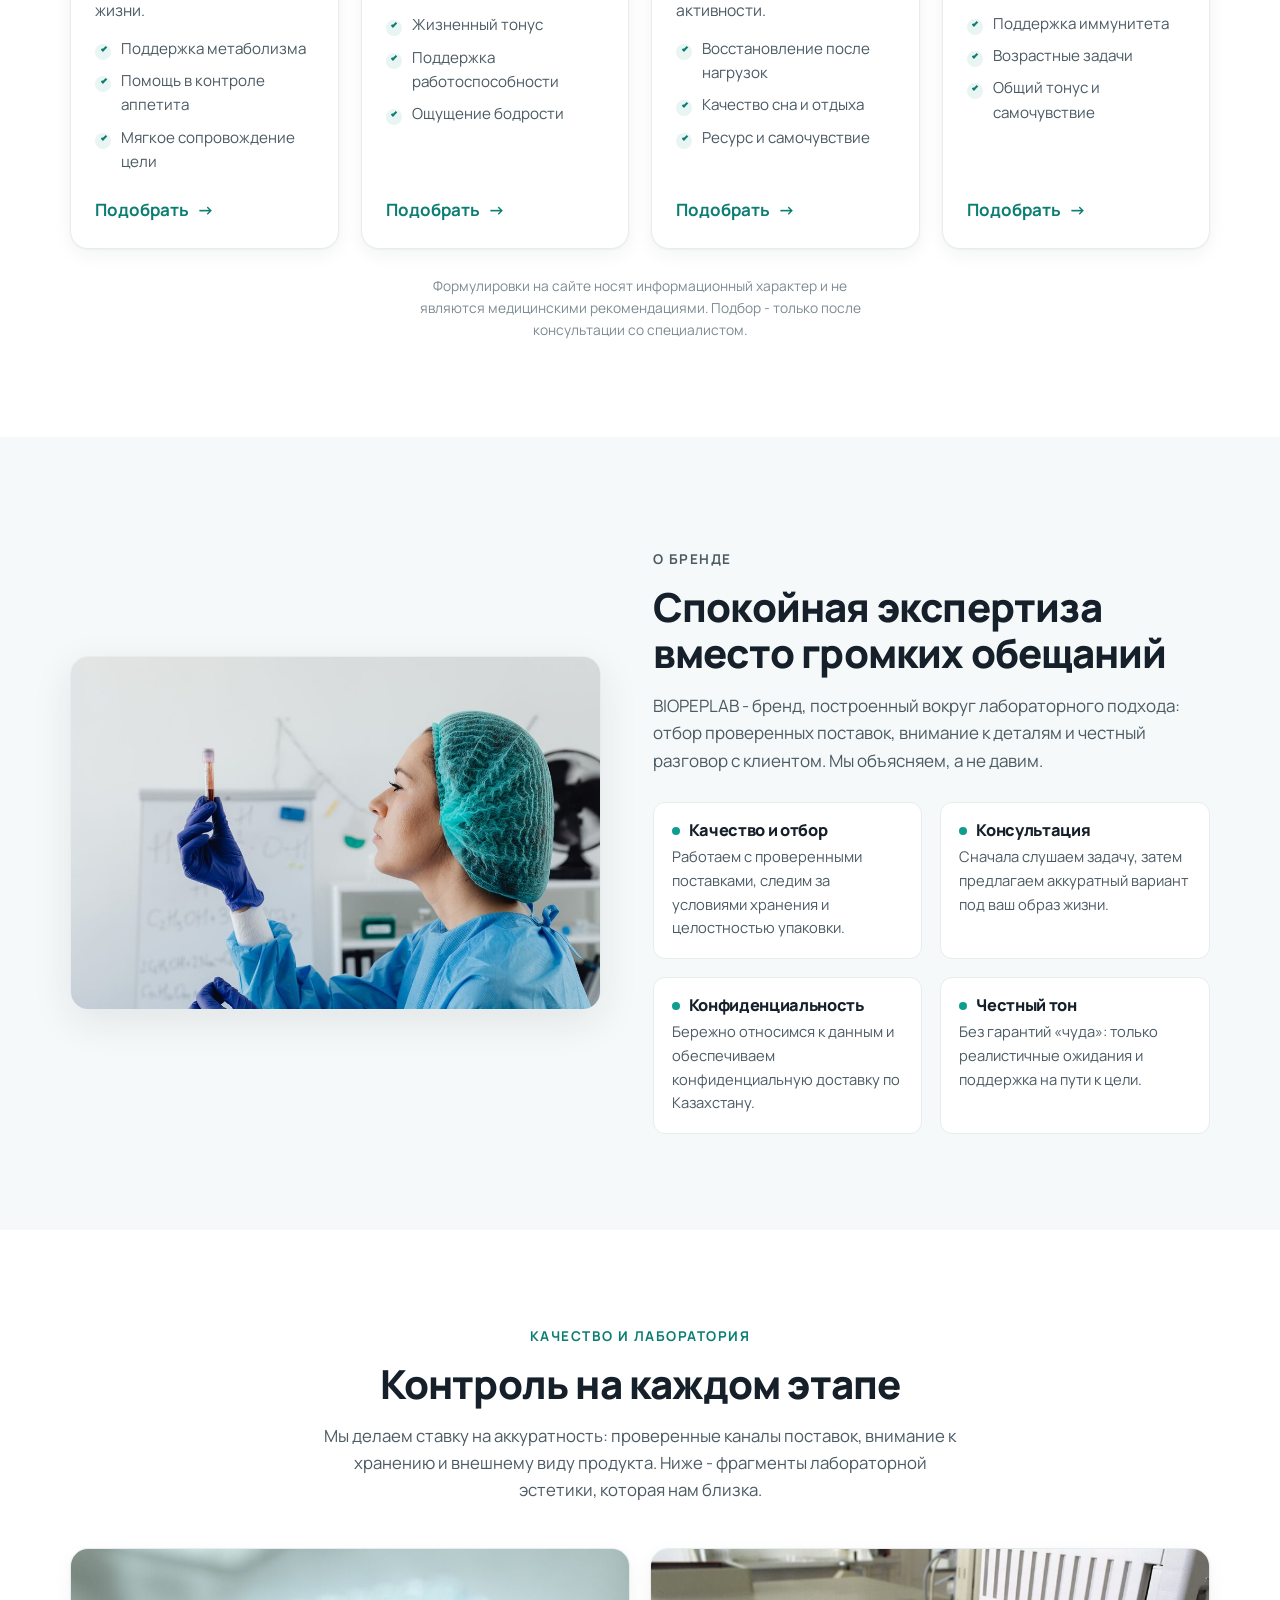
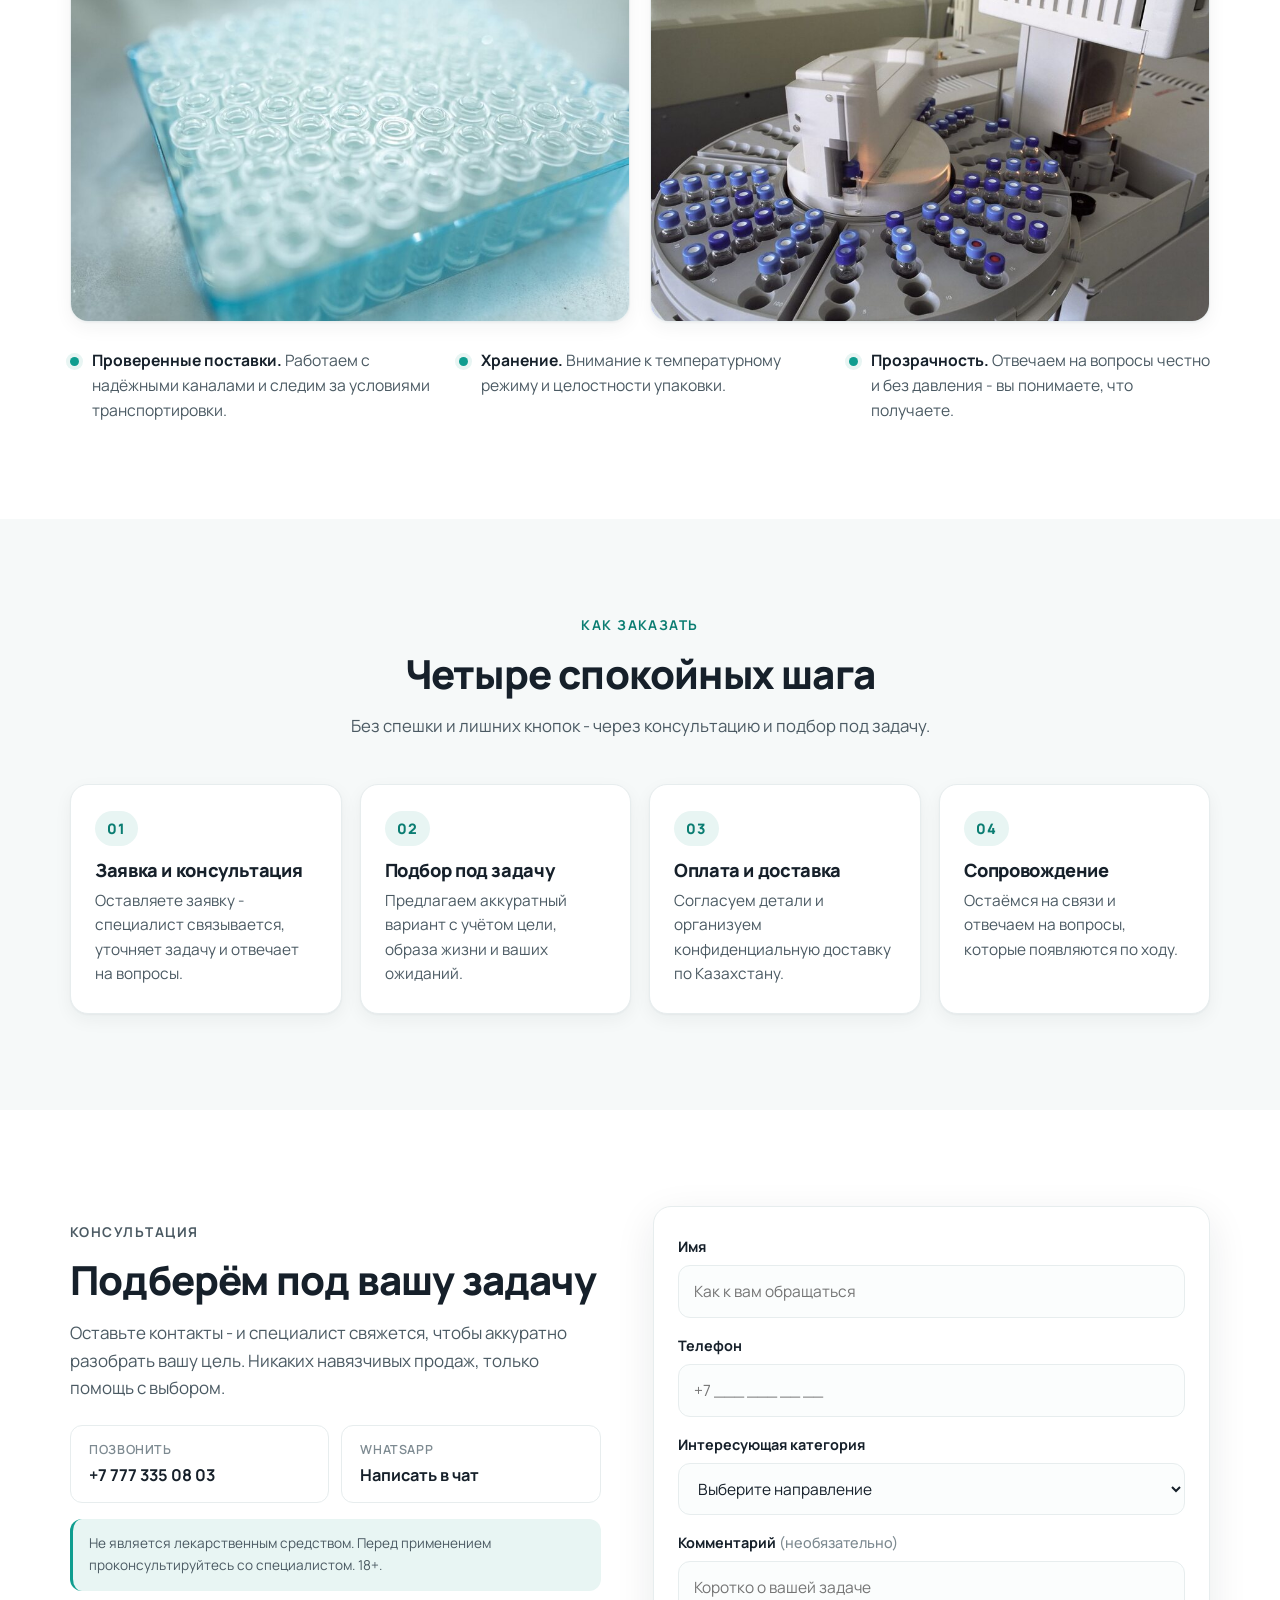
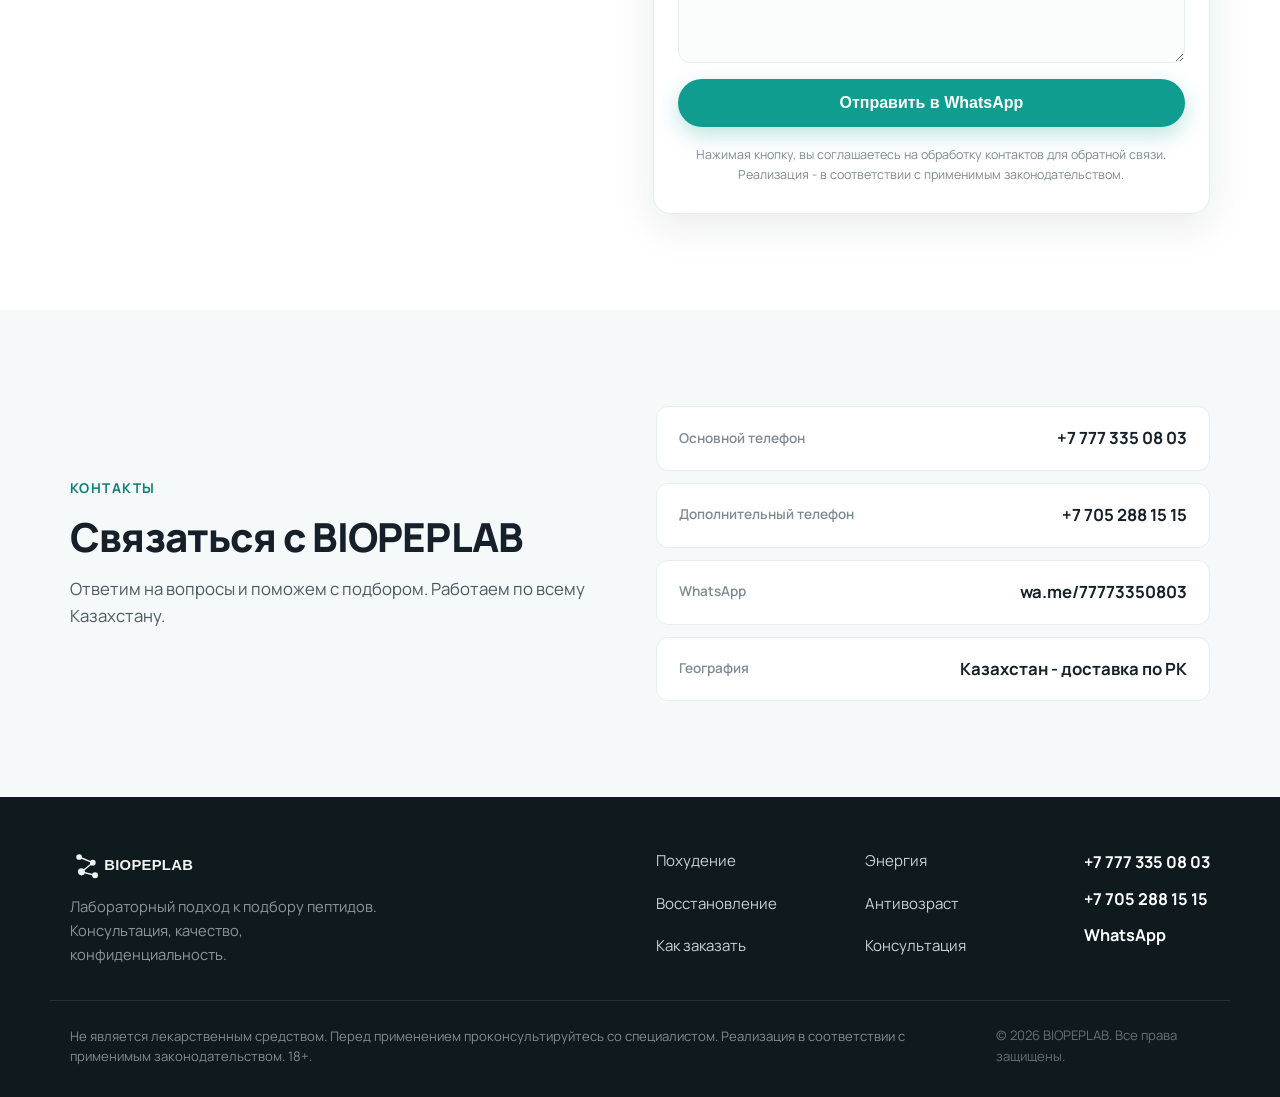
==== commit 6cfa4289: "Каталог: цены featured (Mounjaro 230т, Тирзетта 80т, Седжаро 60т, Ретатрудит 200т) + SEO под названи" ====
--- a/index.html
+++ b/index.html
@@ -3,8 +3,9 @@
 <head>
 <meta charset="UTF-8">
 <meta name="viewport" content="width=device-width, initial-scale=1">
-<title>BIOPEPLAB - пептиды под задачу: похудение, энергия, восстановление</title>
-<meta name="description" content="BIOPEPLAB - лабораторный подход к подбору пептидов: контроль веса, энергия и тонус, восстановление, антивозраст и иммунитет. Консультация специалиста и подбор под вашу задачу. Доставка по Казахстану.">
+<title>BIOPEPLAB — пептиды, тирзепатид (Mounjaro, Тирзетта, Седжаро), ретатрутид | Казахстан</title>
+<meta name="description" content="BIOPEPLAB — тирзепатид Mounjaro (Мунджаро), Тирзетта, Седжаро (Sejaro), ретатрутид (Retatrutide) и пэн-пептиды в наличии. Каталог с ценами, консультация специалиста, доставка по Казахстану.">
+<meta name="keywords" content="Mounjaro, Мунджаро, Тирзетта, Tirzetta, Седжаро, Sejaro, Ретатрудит, Retatrutide, тирзепатид, tirzepatide, купить тирзепатид Казахстан, пептиды, BPC-157, NAD+, MOTS-c, BIOPEPLAB">
 <meta name="robots" content="index, follow">
 <link rel="canonical" href="https://ali-hub-01.github.io/biopeplab/">
 
--- a/styles.css
+++ b/styles.css
@@ -303,3 +303,6 @@
 @media(min-width:720px){.prod-grid.featured{grid-template-columns:repeat(2,minmax(0,1fr))}}
 @media(min-width:900px){.pen-grid{grid-template-columns:repeat(3,minmax(0,1fr))}}
 @media(min-width:1080px){.prod-grid.featured{grid-template-columns:repeat(4,minmax(0,1fr))}.pen-grid{grid-template-columns:repeat(4,minmax(0,1fr))}}
+
+/* цена «уточняйте» для позиций без фикс. цены */
+.price--ask{ font-size:1rem; font-weight:700; color:var(--ink-mute); white-space:nowrap; }
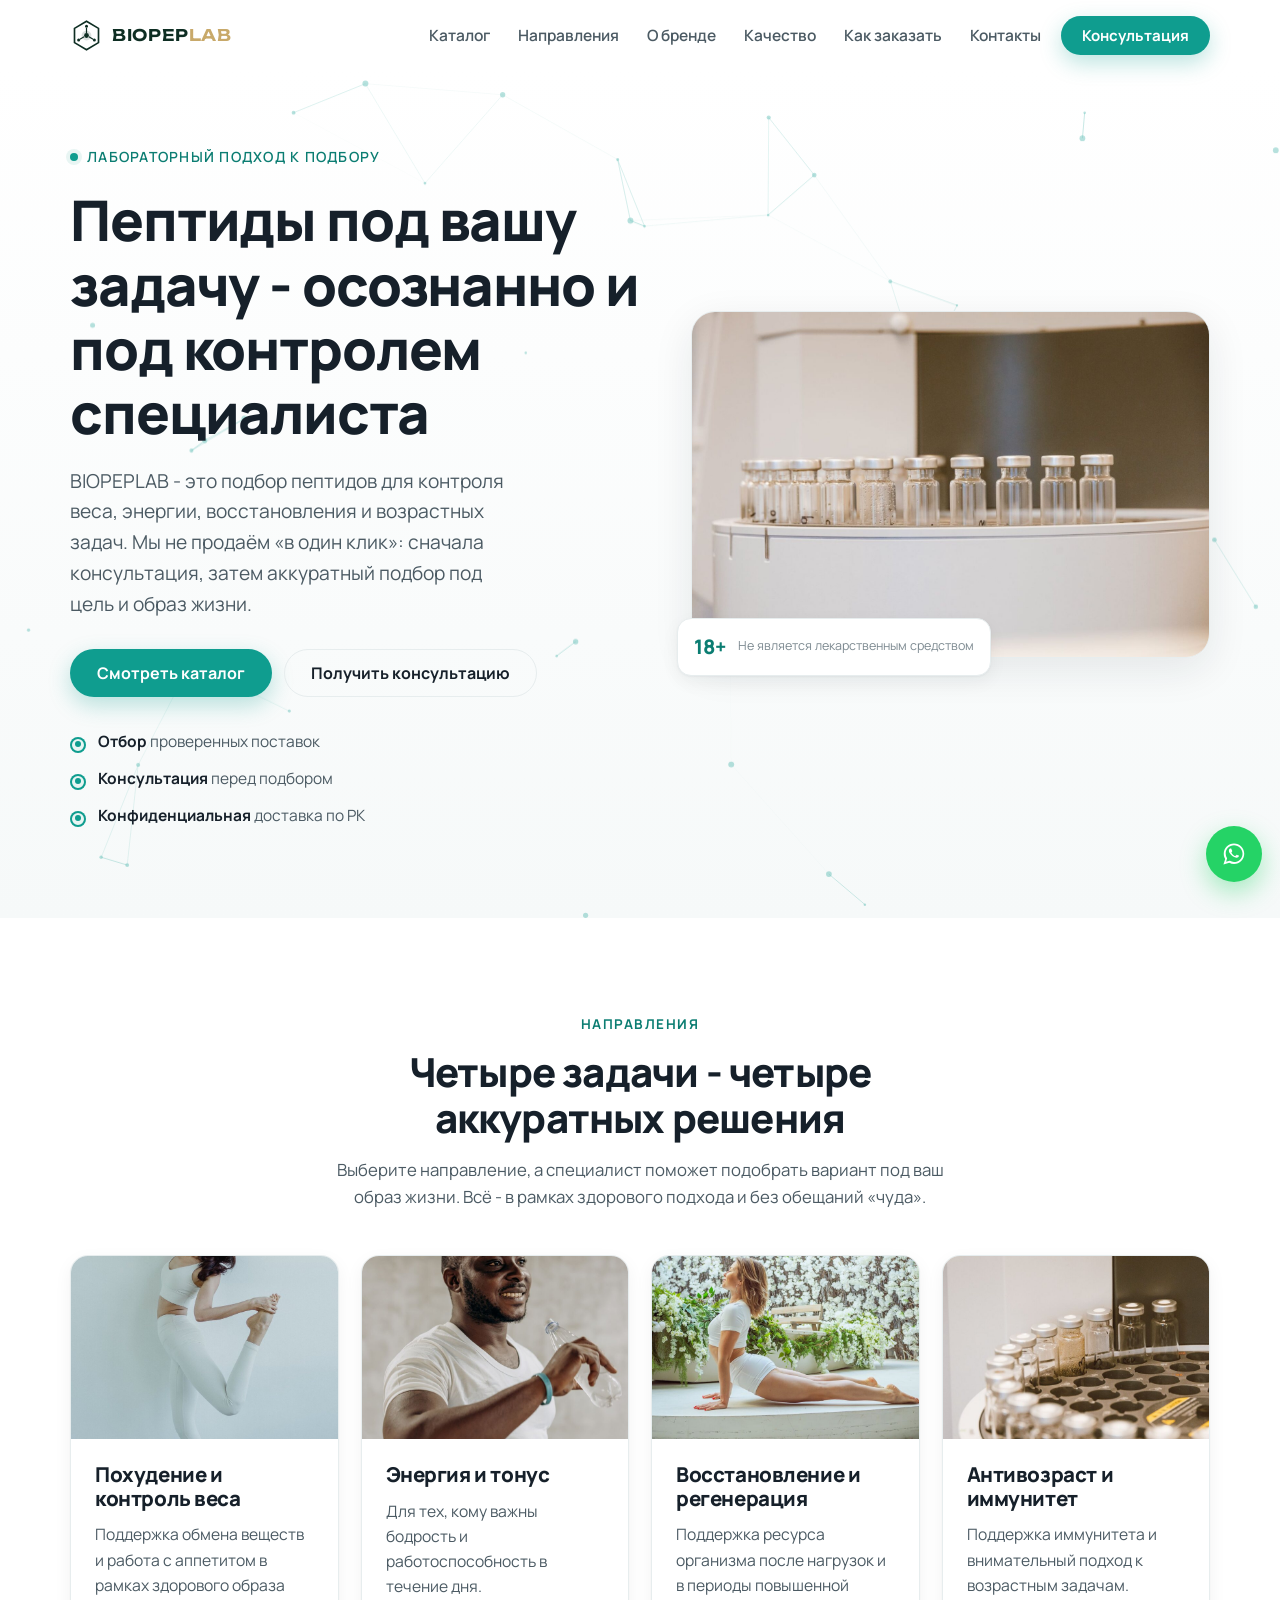
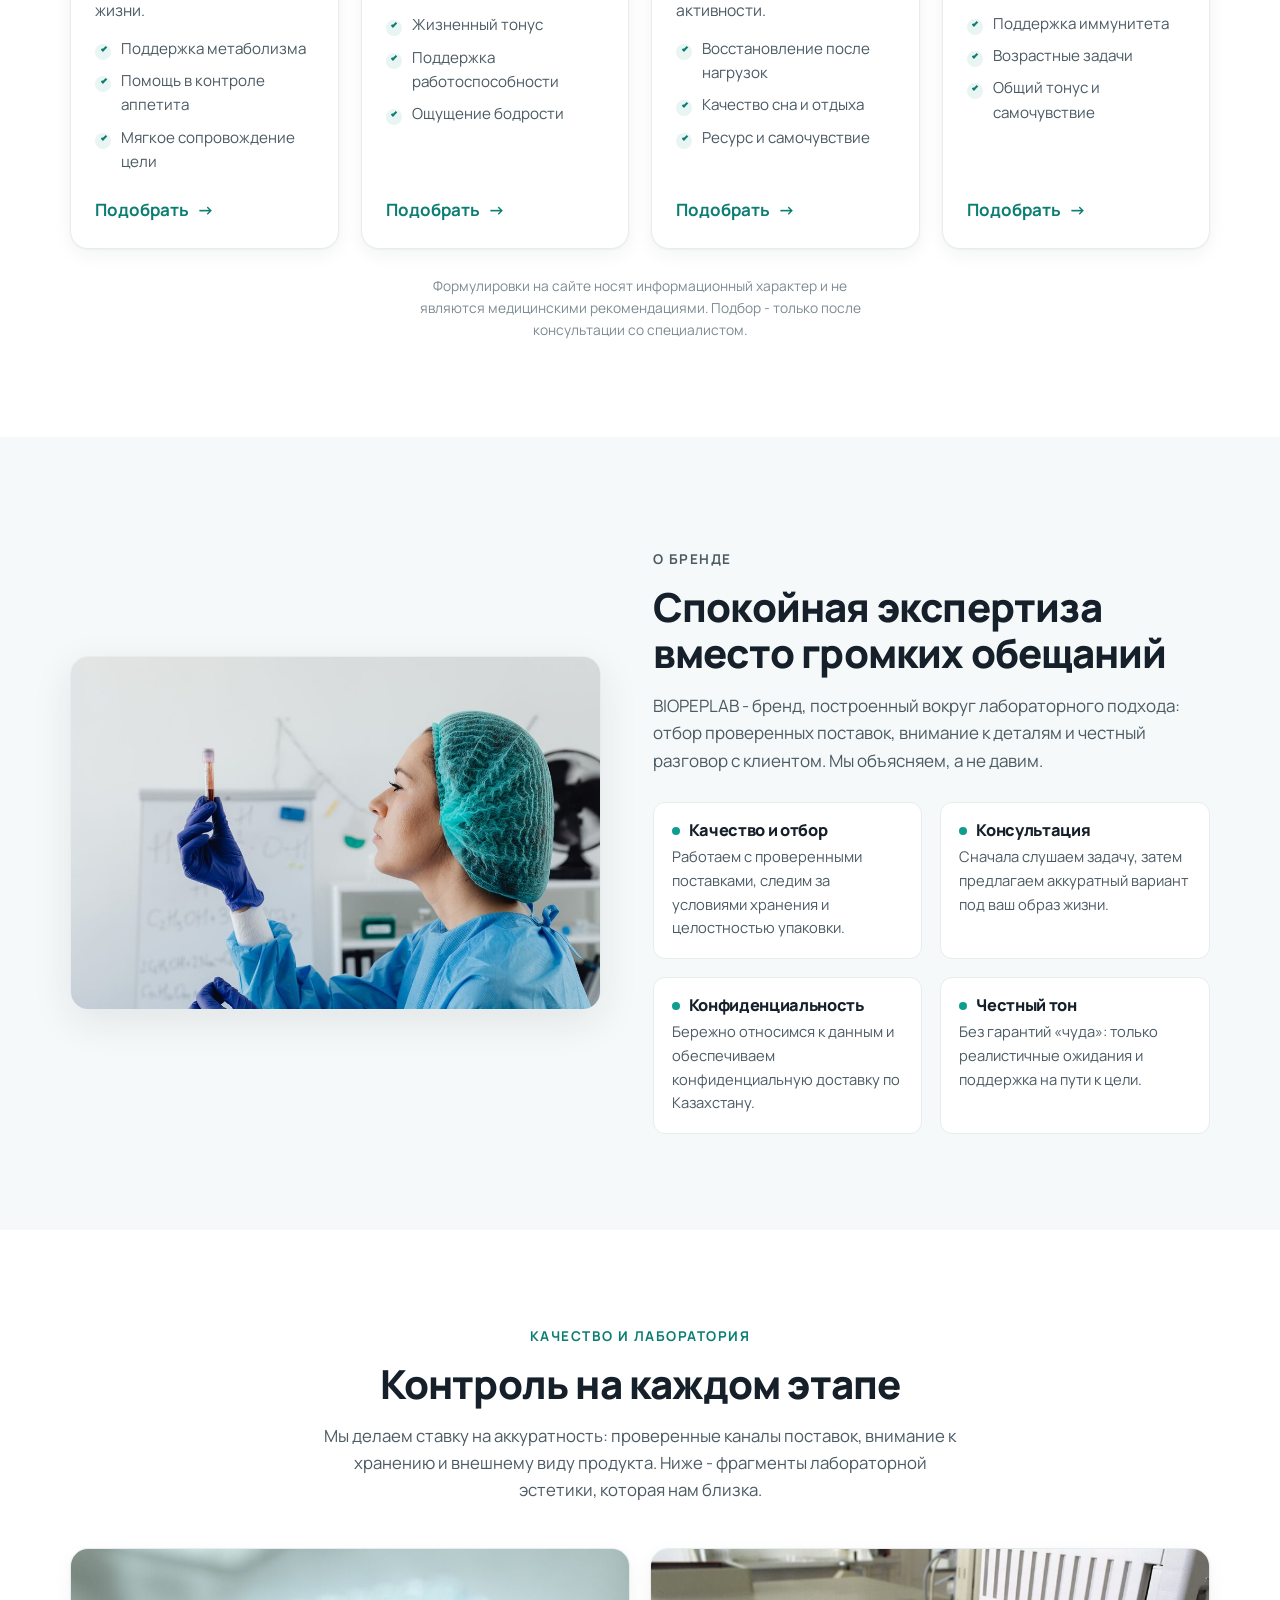
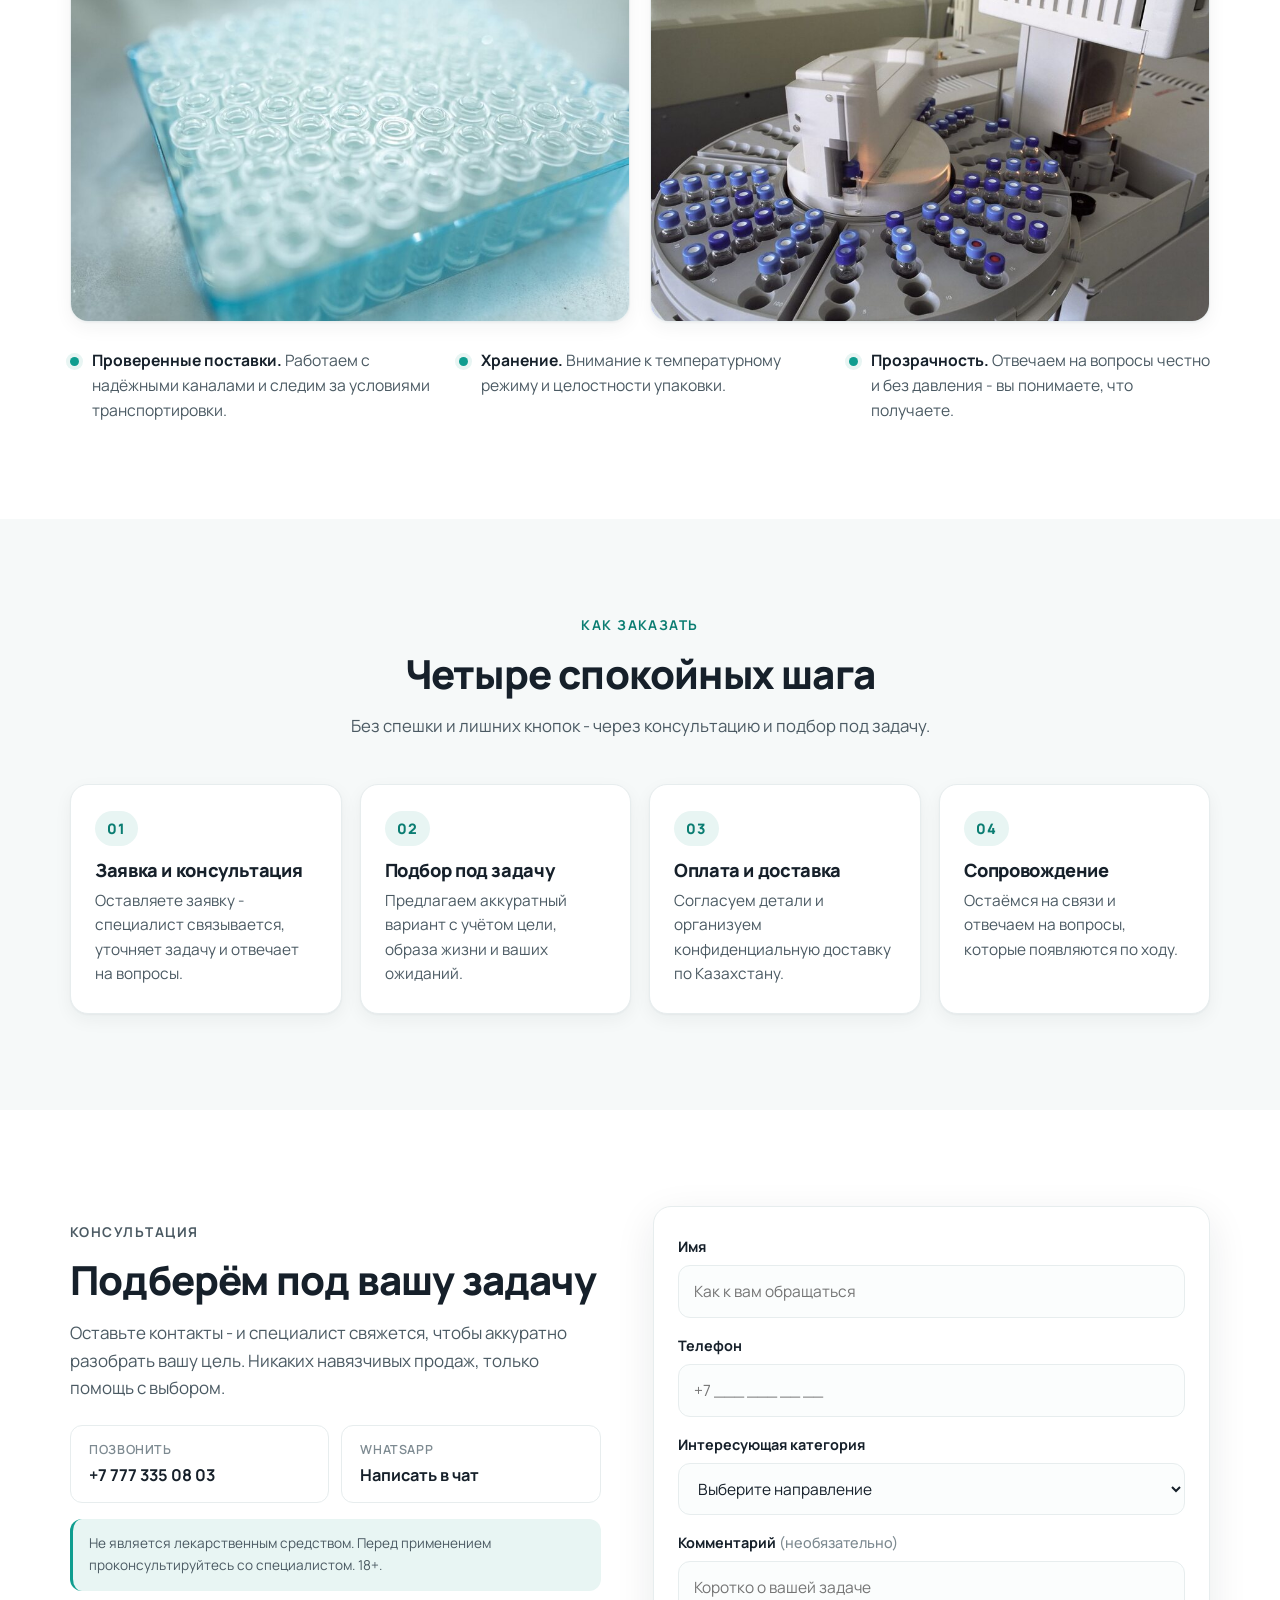
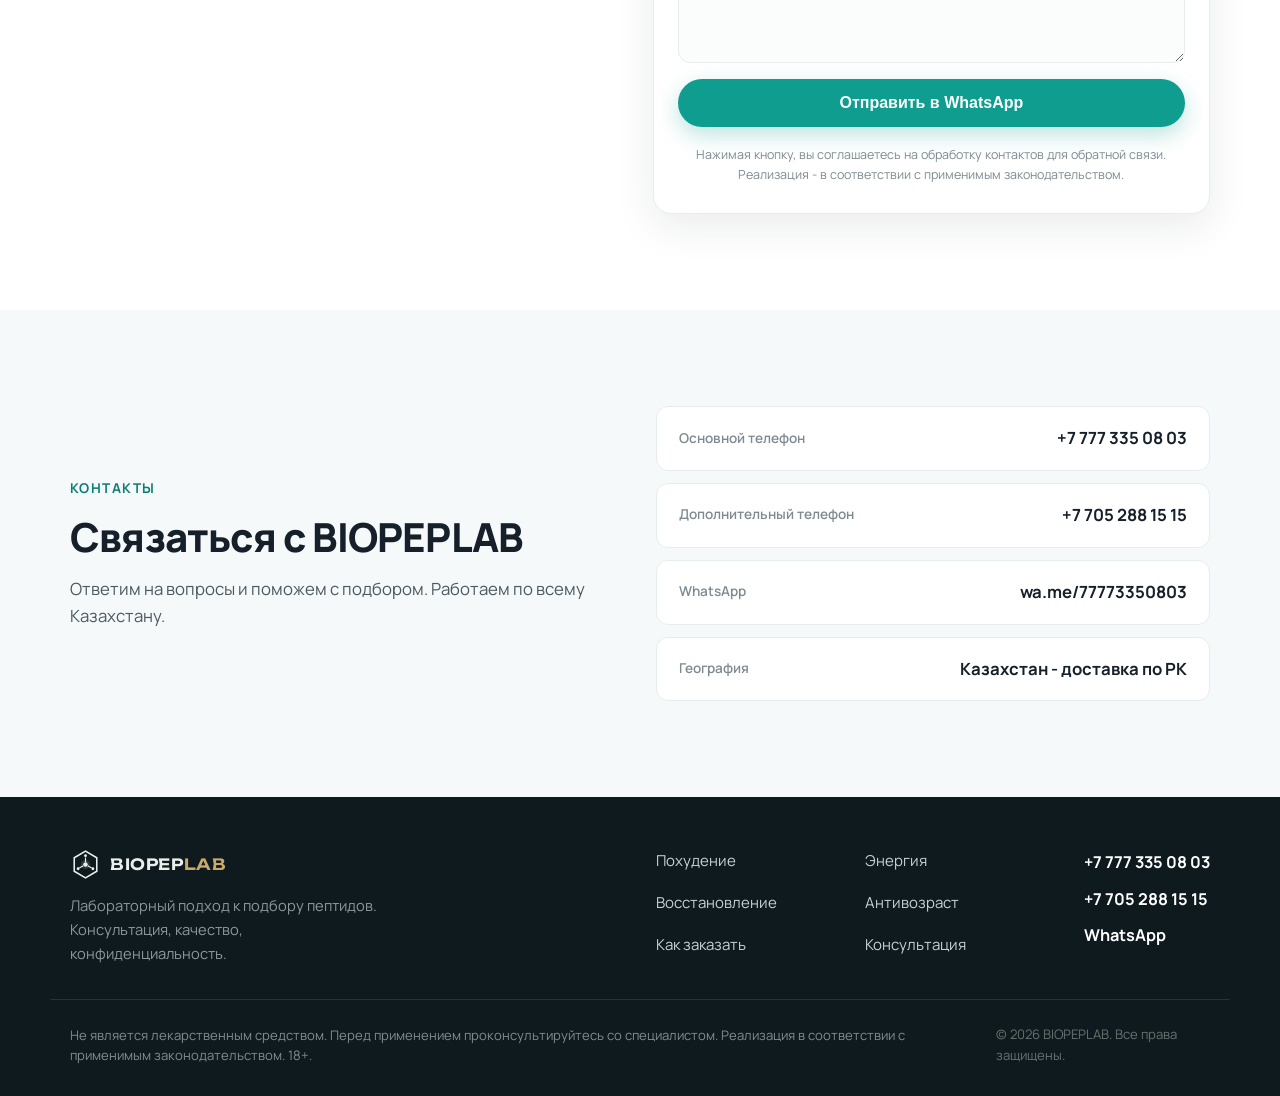
==== commit 191aaf6d: "Единый логотип (как на главной) + растровый favicon для поиска Co-Authored-By: Claude Opus 4.8 <nore" ====
--- a/index.html
+++ b/index.html
@@ -7,29 +7,31 @@
 <meta name="description" content="BIOPEPLAB — тирзепатид Mounjaro (Мунджаро), Тирзетта, Седжаро (Sejaro), ретатрутид (Retatrutide) и пэн-пептиды в наличии. Каталог с ценами, консультация специалиста, доставка по Казахстану.">
 <meta name="keywords" content="Mounjaro, Мунджаро, Тирзетта, Tirzetta, Седжаро, Sejaro, Ретатрудит, Retatrutide, тирзепатид, tirzepatide, купить тирзепатид Казахстан, пептиды, BPC-157, NAD+, MOTS-c, BIOPEPLAB">
 <meta name="robots" content="index, follow">
-<link rel="canonical" href="https://ali-hub-01.github.io/biopeplab/">
+<link rel="canonical" href="https://shop.biopep-lab.kz/">
 
 <meta property="og:type" content="website">
 <meta property="og:site_name" content="BIOPEPLAB">
 <meta property="og:title" content="BIOPEPLAB - пептиды под задачу: подбор и консультация">
 <meta property="og:description" content="Лабораторный подход к подбору пептидов: похудение, энергия, восстановление, антивозраст. Консультация специалиста. Доставка по Казахстану.">
-<meta property="og:url" content="https://ali-hub-01.github.io/biopeplab/">
-<meta property="og:image" content="https://ali-hub-01.github.io/biopeplab/assets/og-image.jpg">
+<meta property="og:url" content="https://shop.biopep-lab.kz/">
+<meta property="og:image" content="https://shop.biopep-lab.kz/assets/og-image.jpg">
 <meta property="og:image:width" content="1200">
 <meta property="og:image:height" content="630">
 <meta property="og:locale" content="ru_RU">
 <meta name="twitter:card" content="summary_large_image">
 <meta name="twitter:title" content="BIOPEPLAB - пептиды под задачу">
 <meta name="twitter:description" content="Лабораторный подход к подбору пептидов. Консультация специалиста. Доставка по Казахстану.">
-<meta name="twitter:image" content="https://ali-hub-01.github.io/biopeplab/assets/og-image.jpg">
+<meta name="twitter:image" content="https://shop.biopep-lab.kz/assets/og-image.jpg">
 <meta name="theme-color" content="#ffffff">
 
+<link rel="icon" href="/favicon.ico" sizes="any">
+<link rel="icon" type="image/png" sizes="32x32" href="assets/favicon-32.png">
 <link rel="icon" href="assets/favicon.svg" type="image/svg+xml">
-<link rel="apple-touch-icon" href="assets/favicon.svg">
+<link rel="apple-touch-icon" href="assets/apple-touch-icon.png">
 
 <link rel="preconnect" href="https://fonts.googleapis.com">
 <link rel="preconnect" href="https://fonts.gstatic.com" crossorigin>
-<link href="https://fonts.googleapis.com/css2?family=Manrope:wght@400;500;600;700;800&display=swap" rel="stylesheet">
+<link href="https://fonts.googleapis.com/css2?family=Unbounded:wght@400;500;600&family=Manrope:wght@400;500;600;700;800&display=swap" rel="stylesheet">
 <link rel="stylesheet" href="styles.css">
 </head>
 <body>
@@ -39,7 +41,7 @@
 <header class="site-header" id="top">
   <div class="wrap header-inner">
     <a class="brand" href="#top" aria-label="BIOPEPLAB - на главную">
-      <img src="assets/logo.svg" alt="BIOPEPLAB" width="180" height="34" class="brand-logo">
+      <svg class="logo-mark" viewBox="0 0 44 44" fill="none" aria-hidden="true"><path d="M22 3 38 12.5v19L22 41 6 31.5v-19L22 3Z" stroke="currentColor" stroke-width="2.2"/><circle cx="22" cy="22" r="6.5" fill="currentColor" opacity=".14"/><circle cx="22" cy="22" r="3.2" fill="currentColor"/><circle cx="22" cy="9.5" r="2" fill="currentColor"/><circle cx="32.5" cy="28" r="2" fill="currentColor"/><circle cx="11.5" cy="28" r="2" fill="currentColor"/><path d="M22 12v6.6M30.8 27l-5.6-3.2M13.2 27l5.6-3.2" stroke="currentColor" stroke-width="1.6"/></svg><span class="logo-text">BIOPEP<em>LAB</em></span>
     </a>
     <nav class="nav" aria-label="Основная навигация">
       <a href="catalog.html">Каталог</a>
@@ -351,7 +353,7 @@
 <footer class="site-footer">
   <div class="wrap footer-inner">
     <div class="footer-brand">
-      <img src="assets/logo.svg" alt="BIOPEPLAB" width="170" height="32">
+      <a class="brand" href="index.html" aria-label="BIOPEPLAB — на главную"><svg class="logo-mark" viewBox="0 0 44 44" fill="none" aria-hidden="true"><path d="M22 3 38 12.5v19L22 41 6 31.5v-19L22 3Z" stroke="currentColor" stroke-width="2.2"/><circle cx="22" cy="22" r="6.5" fill="currentColor" opacity=".14"/><circle cx="22" cy="22" r="3.2" fill="currentColor"/><circle cx="22" cy="9.5" r="2" fill="currentColor"/><circle cx="32.5" cy="28" r="2" fill="currentColor"/><circle cx="11.5" cy="28" r="2" fill="currentColor"/><path d="M22 12v6.6M30.8 27l-5.6-3.2M13.2 27l5.6-3.2" stroke="currentColor" stroke-width="1.6"/></svg><span class="logo-text">BIOPEP<em>LAB</em></span></a>
       <p>Лабораторный подход к подбору пептидов. Консультация, качество, конфиденциальность.</p>
     </div>
     <nav class="footer-nav" aria-label="Навигация в подвале">
--- a/styles.css
+++ b/styles.css
@@ -61,7 +61,10 @@
 .site-header{position:sticky;top:0;z-index:100;background:rgba(255,255,255,.82);backdrop-filter:saturate(180%) blur(14px);border-bottom:1px solid transparent;transition:border-color .3s,box-shadow .3s}
 .site-header.scrolled{border-color:var(--line);box-shadow:0 4px 20px rgba(22,32,42,.05)}
 .header-inner{display:flex;align-items:center;gap:20px;height:70px}
-.brand-logo{height:34px;width:auto}
+.brand{display:inline-flex;align-items:center;gap:9px;color:#0E2E23;text-decoration:none}
+.brand .logo-mark{width:33px;height:33px;flex:none}
+.logo-text{font-family:'Unbounded',sans-serif;font-weight:600;font-size:16px;letter-spacing:.04em;color:currentColor;line-height:1;white-space:nowrap}
+.logo-text em{font-style:normal;color:#C8A96A}
 .nav{display:none;gap:28px;margin-left:auto}
 .nav a{font-size:15.5px;font-weight:600;color:var(--ink-soft);position:relative;transition:color .2s}
 .nav a::after{content:"";position:absolute;left:0;right:100%;bottom:-6px;height:2px;background:var(--accent);transition:right .3s var(--ease)}
@@ -190,7 +193,9 @@
 /* ---------- footer ---------- */
 .site-footer{background:#0f1a1f;color:#c6d1d3;padding:52px 0 30px}
 .footer-inner{display:grid;grid-template-columns:minmax(0,1fr);gap:30px}
-.footer-brand img{height:32px;width:auto;filter:brightness(0) invert(1);opacity:.95;margin-bottom:14px}
+.footer-brand .brand{color:#e9f0ec;margin-bottom:14px}
+.footer-brand .logo-mark{width:31px;height:31px}
+.footer-brand .logo-text{font-size:15.5px}
 .footer-brand p{font-size:.92rem;color:#8b989b;max-width:36ch}
 .footer-nav{display:grid;grid-template-columns:repeat(2,minmax(0,1fr));gap:10px 20px}
 .footer-nav a{font-size:.94rem;color:#c6d1d3;transition:color .2s}
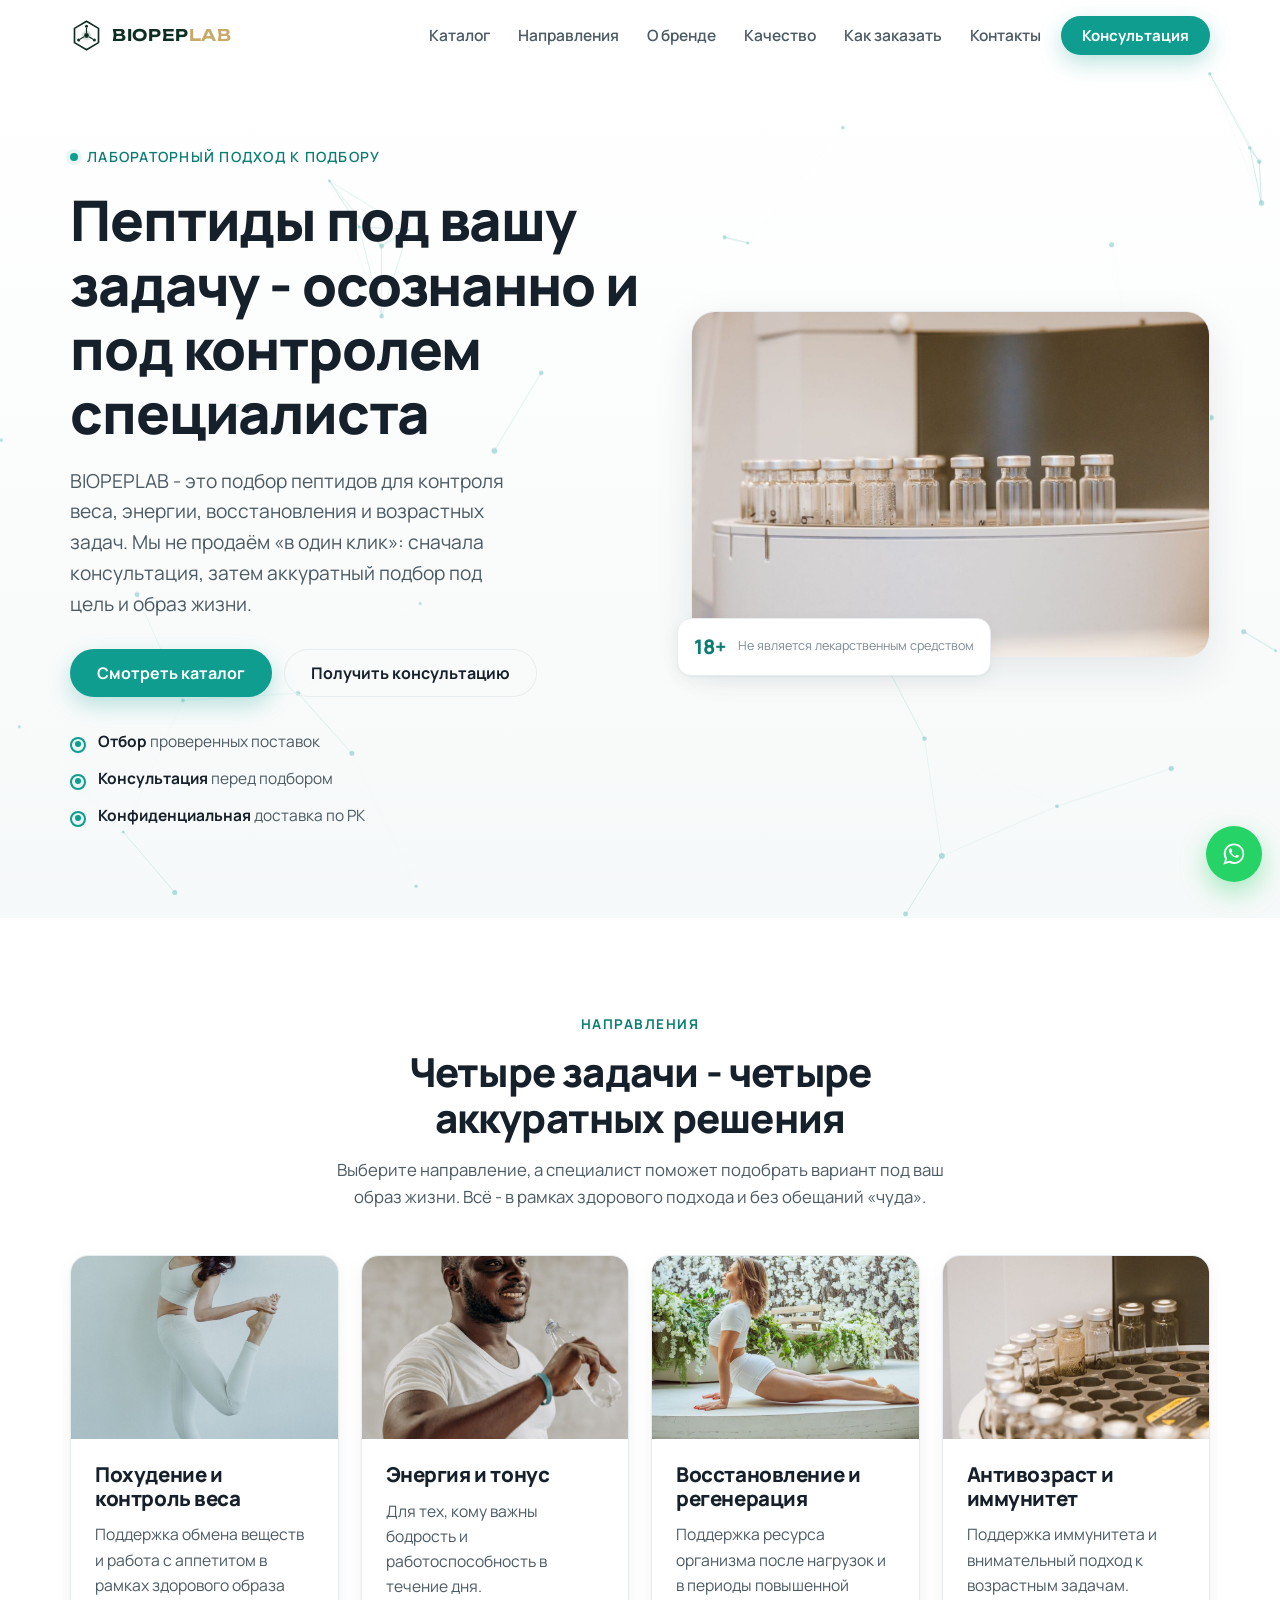
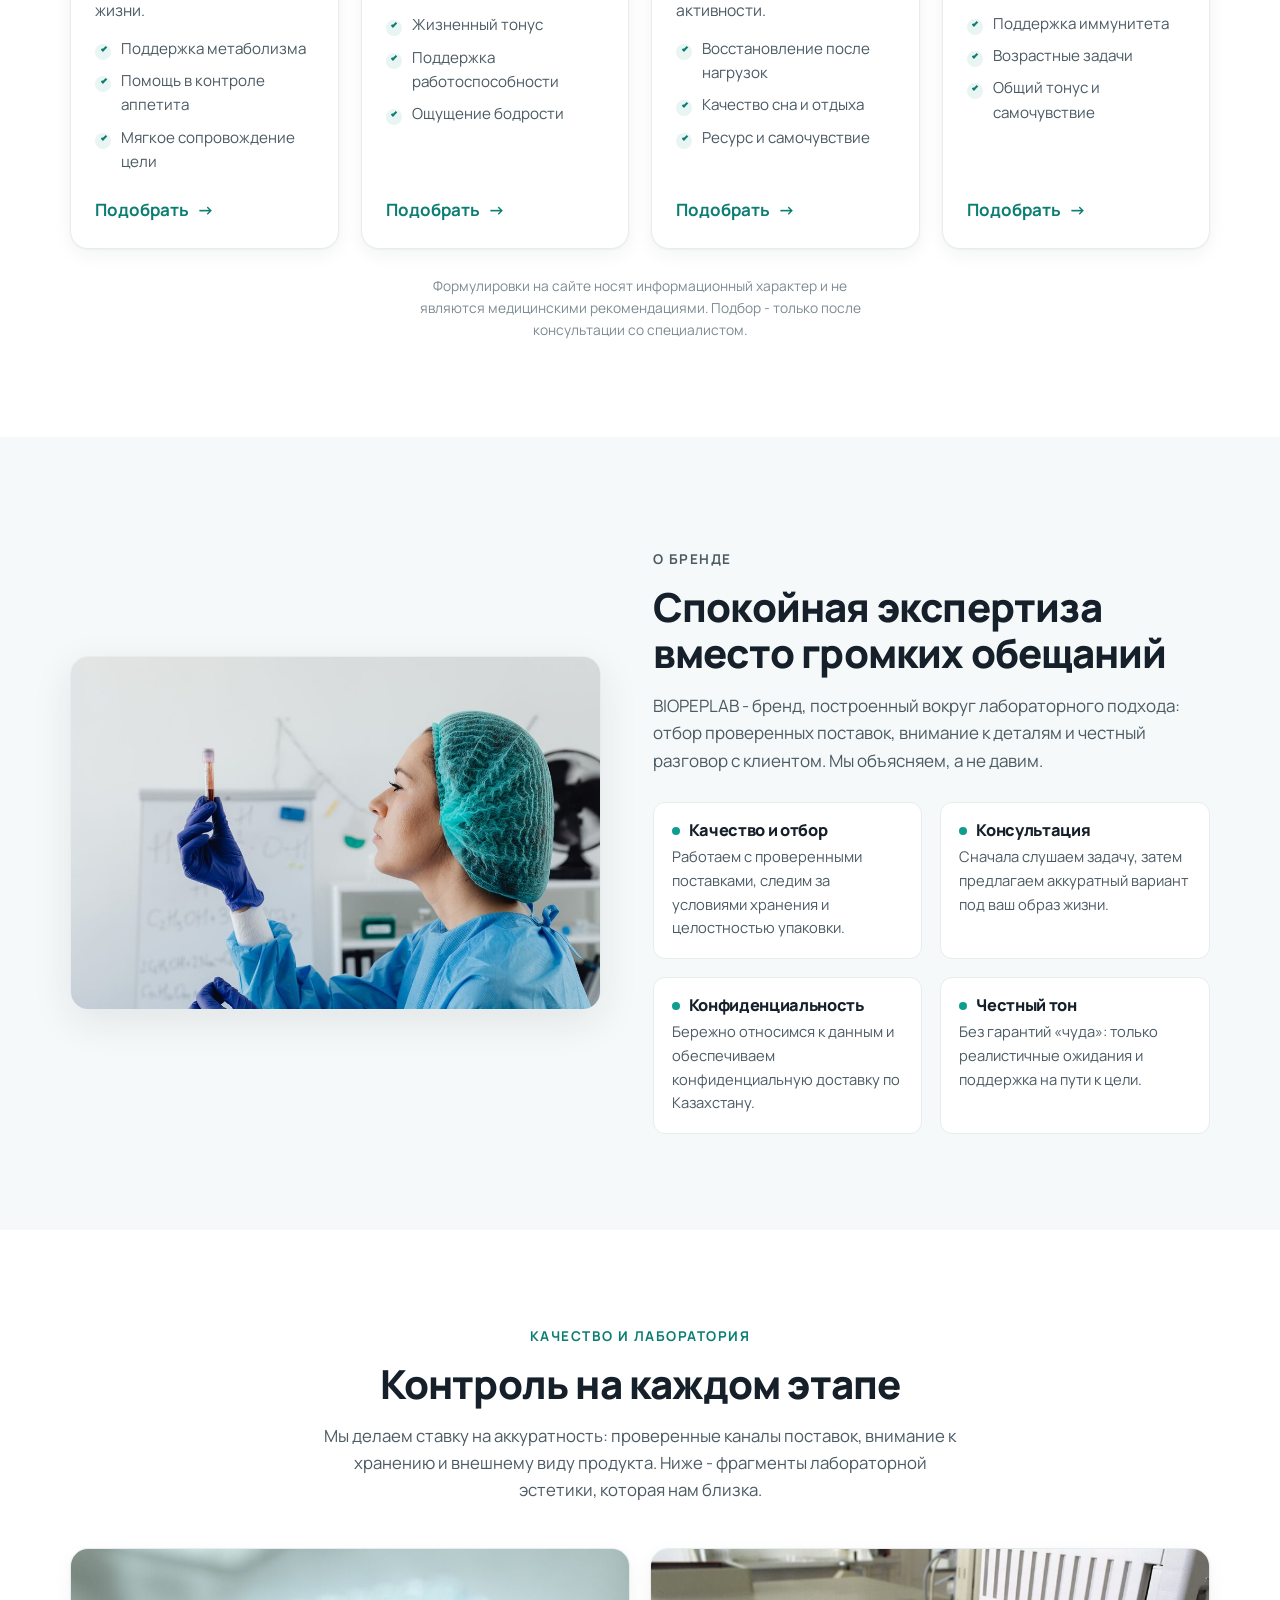
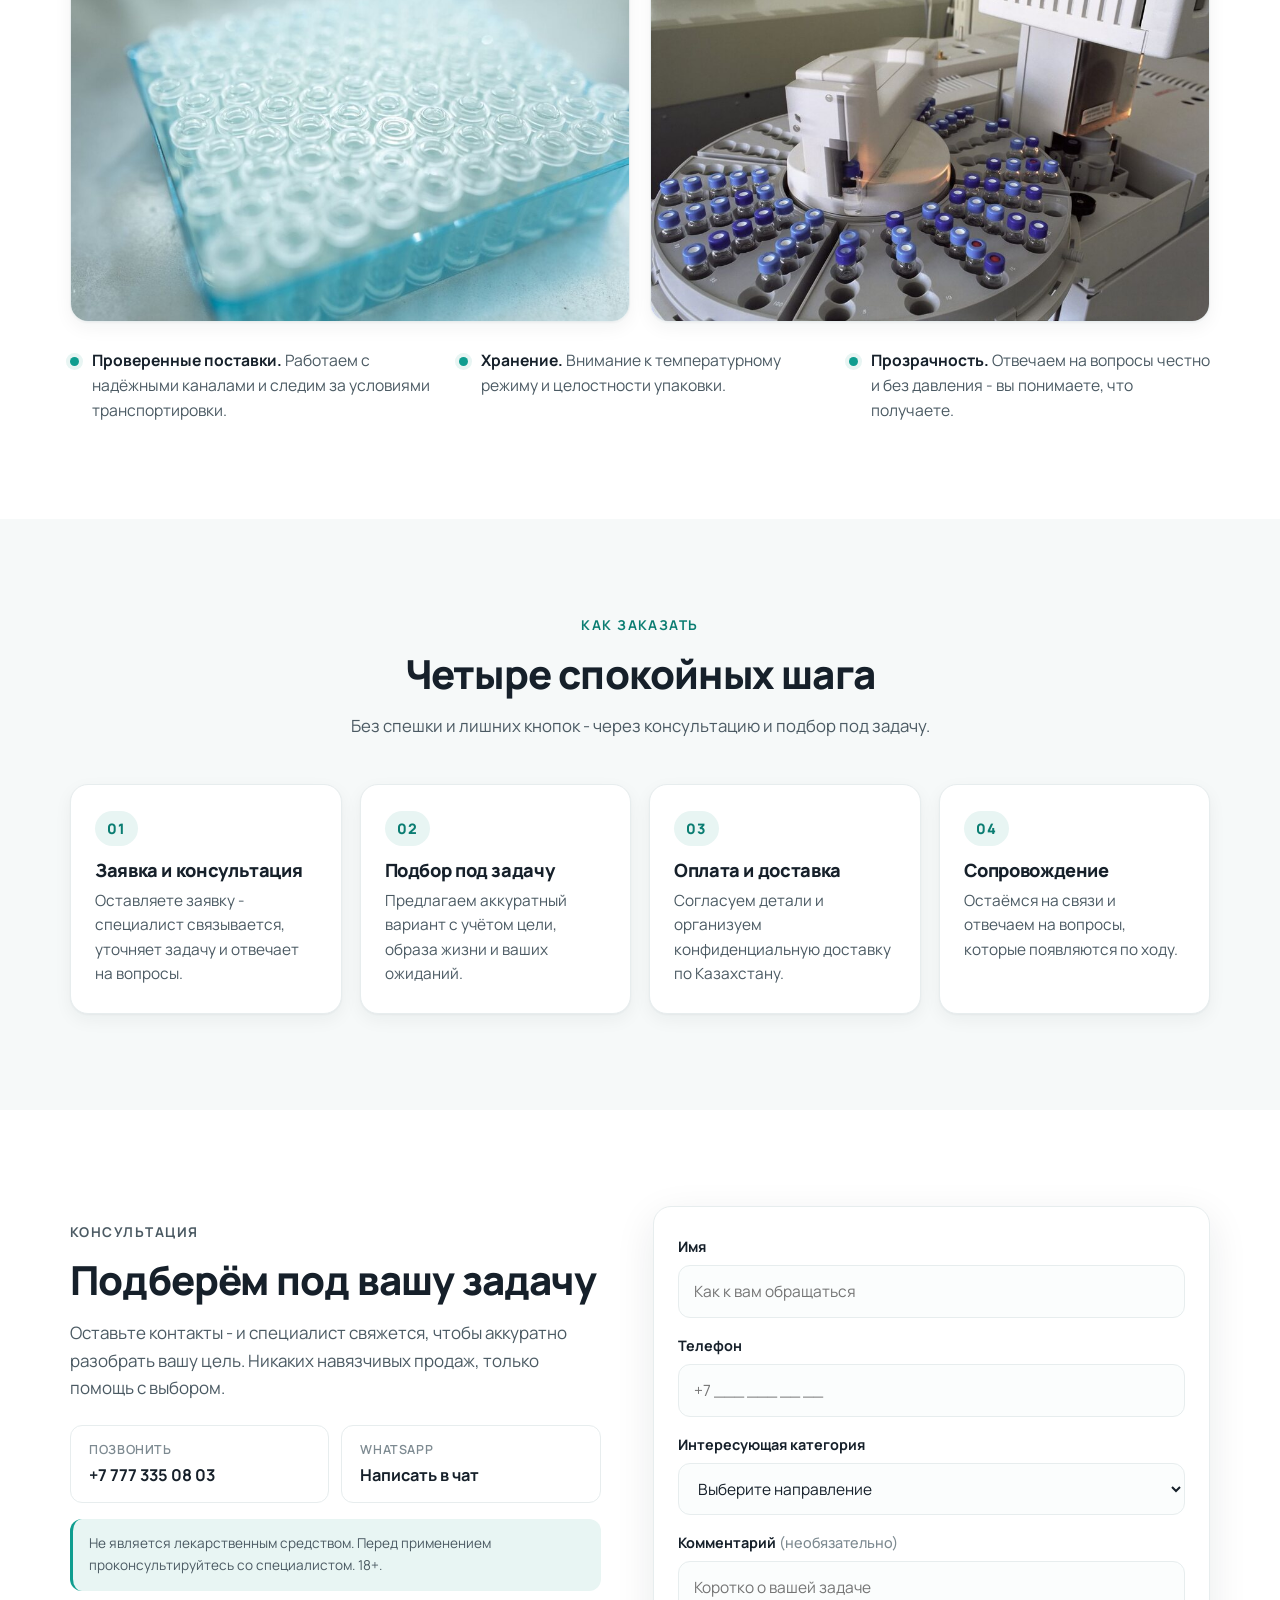
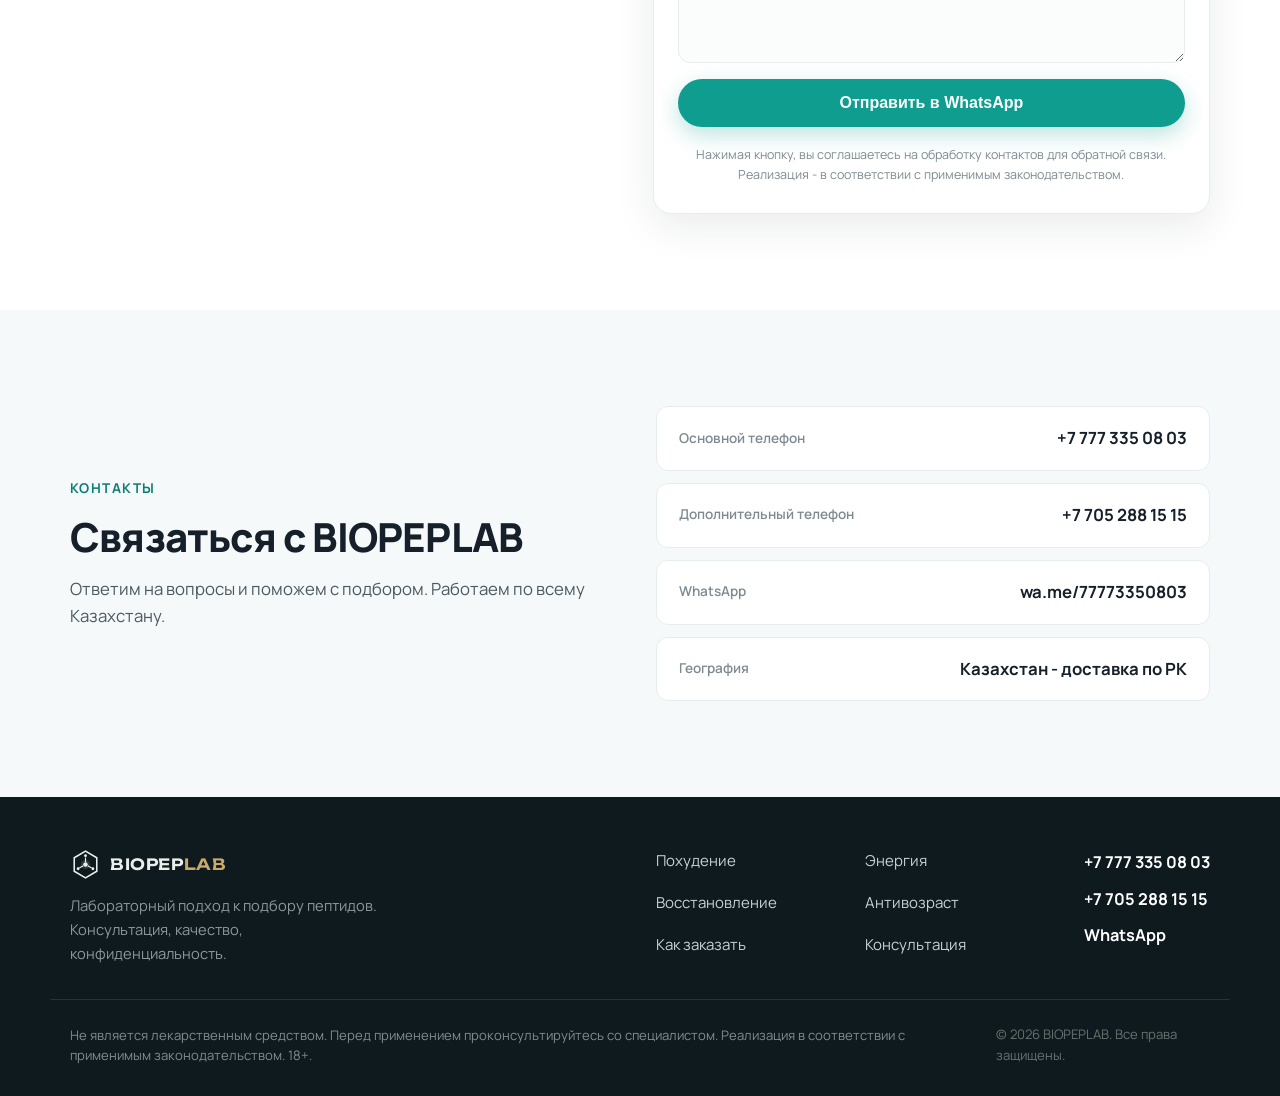
==== commit 8b60c1ce: "biopeplab: каталожный сайт переведён на основной домен biopep-lab.kz (реклама отключена, курс на SEO" ====
--- a/index.html
+++ b/index.html
@@ -7,21 +7,21 @@
 <meta name="description" content="BIOPEPLAB — тирзепатид Mounjaro (Мунджаро), Тирзетта, Седжаро (Sejaro), ретатрутид (Retatrutide) и пэн-пептиды в наличии. Каталог с ценами, консультация специалиста, доставка по Казахстану.">
 <meta name="keywords" content="Mounjaro, Мунджаро, Тирзетта, Tirzetta, Седжаро, Sejaro, Ретатрудит, Retatrutide, тирзепатид, tirzepatide, купить тирзепатид Казахстан, пептиды, BPC-157, NAD+, MOTS-c, BIOPEPLAB">
 <meta name="robots" content="index, follow">
-<link rel="canonical" href="https://shop.biopep-lab.kz/">
+<link rel="canonical" href="https://biopep-lab.kz/">
 
 <meta property="og:type" content="website">
 <meta property="og:site_name" content="BIOPEPLAB">
 <meta property="og:title" content="BIOPEPLAB - пептиды под задачу: подбор и консультация">
 <meta property="og:description" content="Лабораторный подход к подбору пептидов: похудение, энергия, восстановление, антивозраст. Консультация специалиста. Доставка по Казахстану.">
-<meta property="og:url" content="https://shop.biopep-lab.kz/">
-<meta property="og:image" content="https://shop.biopep-lab.kz/assets/og-image.jpg">
+<meta property="og:url" content="https://biopep-lab.kz/">
+<meta property="og:image" content="https://biopep-lab.kz/assets/og-image.jpg">
 <meta property="og:image:width" content="1200">
 <meta property="og:image:height" content="630">
 <meta property="og:locale" content="ru_RU">
 <meta name="twitter:card" content="summary_large_image">
 <meta name="twitter:title" content="BIOPEPLAB - пептиды под задачу">
 <meta name="twitter:description" content="Лабораторный подход к подбору пептидов. Консультация специалиста. Доставка по Казахстану.">
-<meta name="twitter:image" content="https://shop.biopep-lab.kz/assets/og-image.jpg">
+<meta name="twitter:image" content="https://biopep-lab.kz/assets/og-image.jpg">
 <meta name="theme-color" content="#ffffff">
 
 <link rel="icon" href="/favicon.ico" sizes="any">
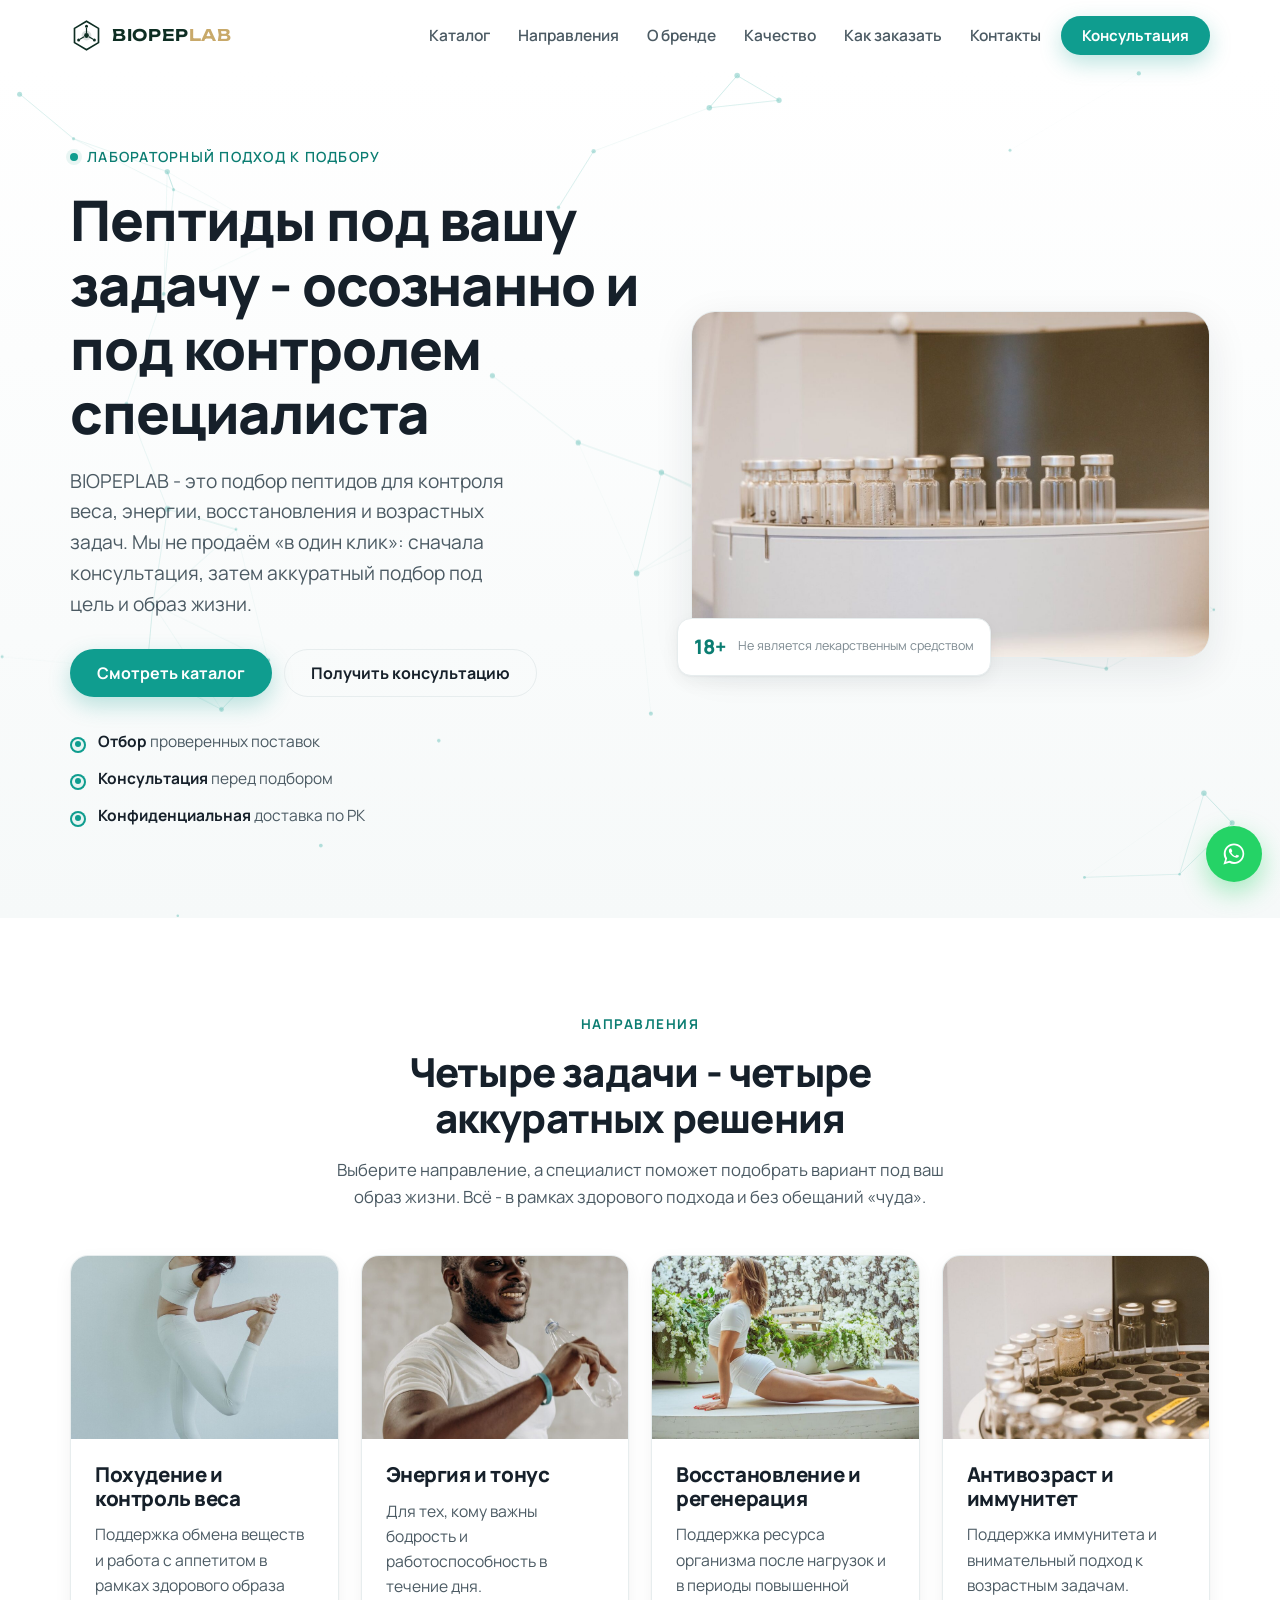
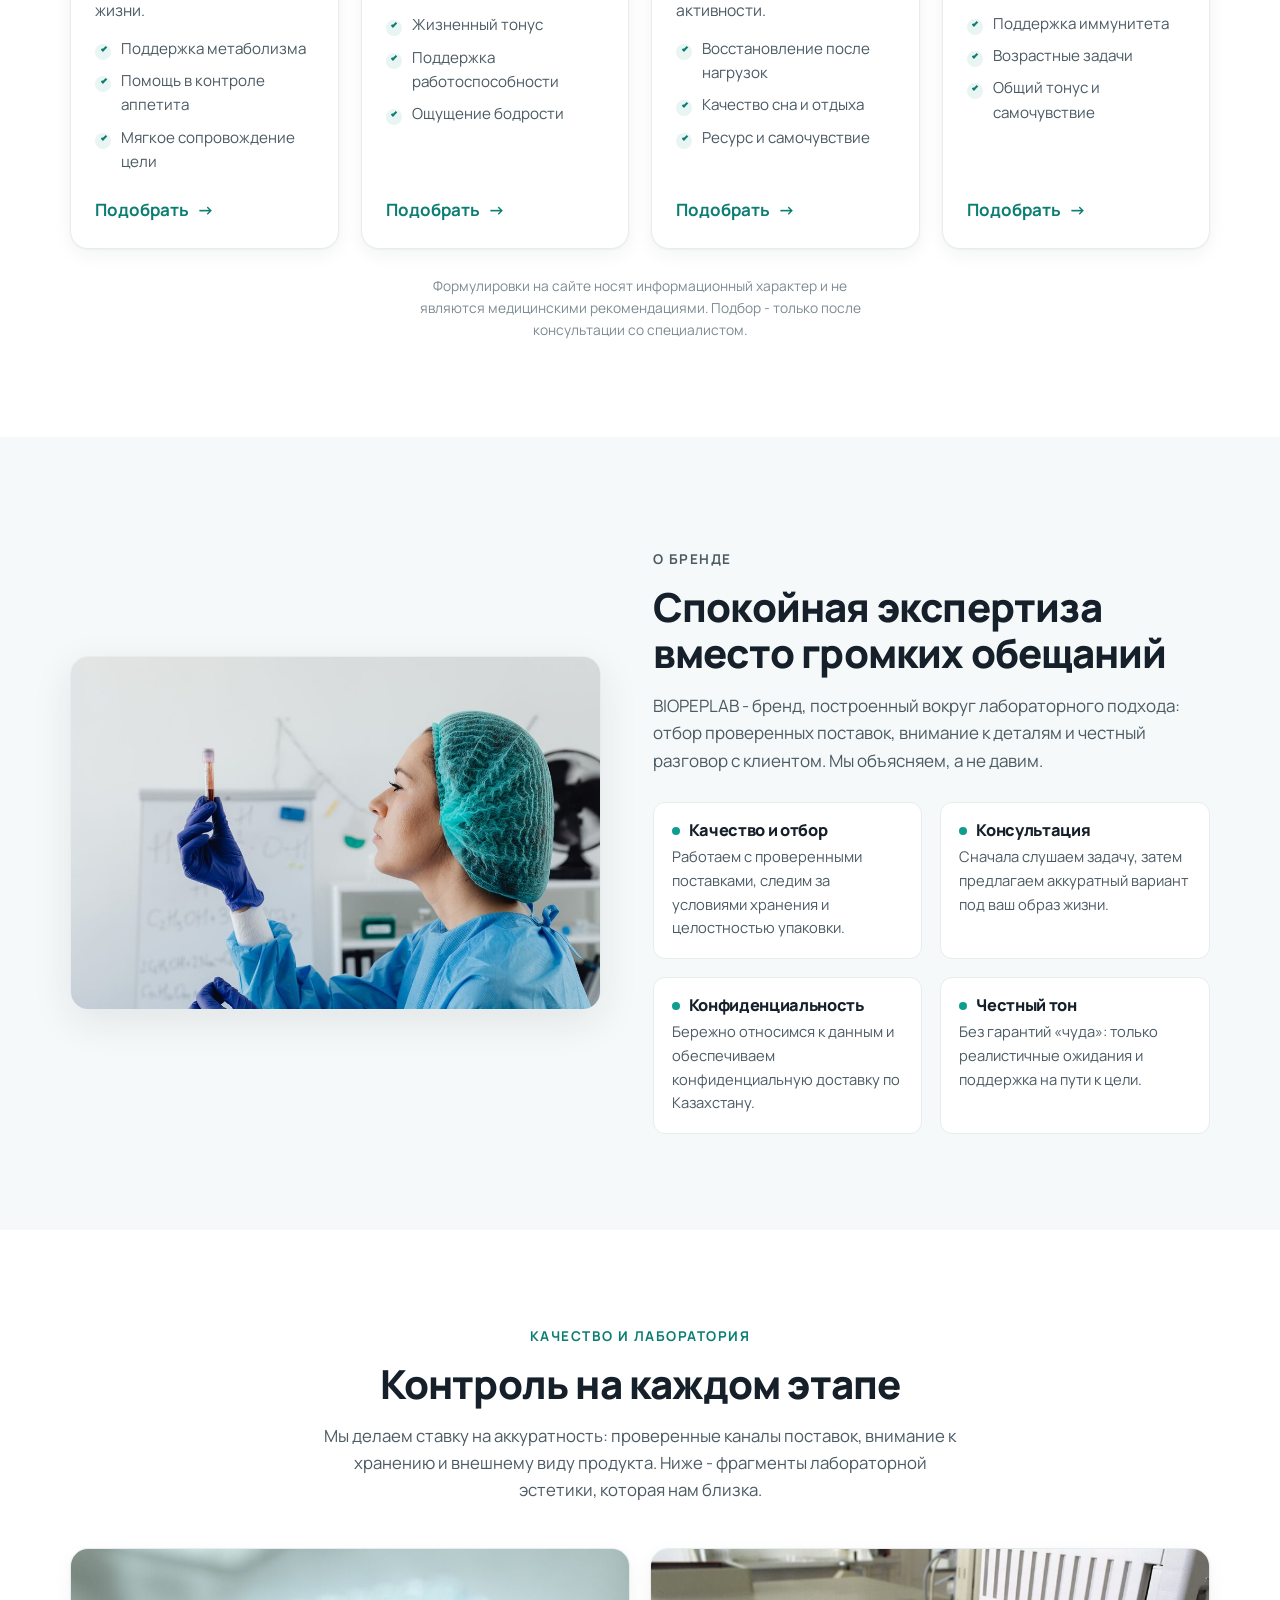
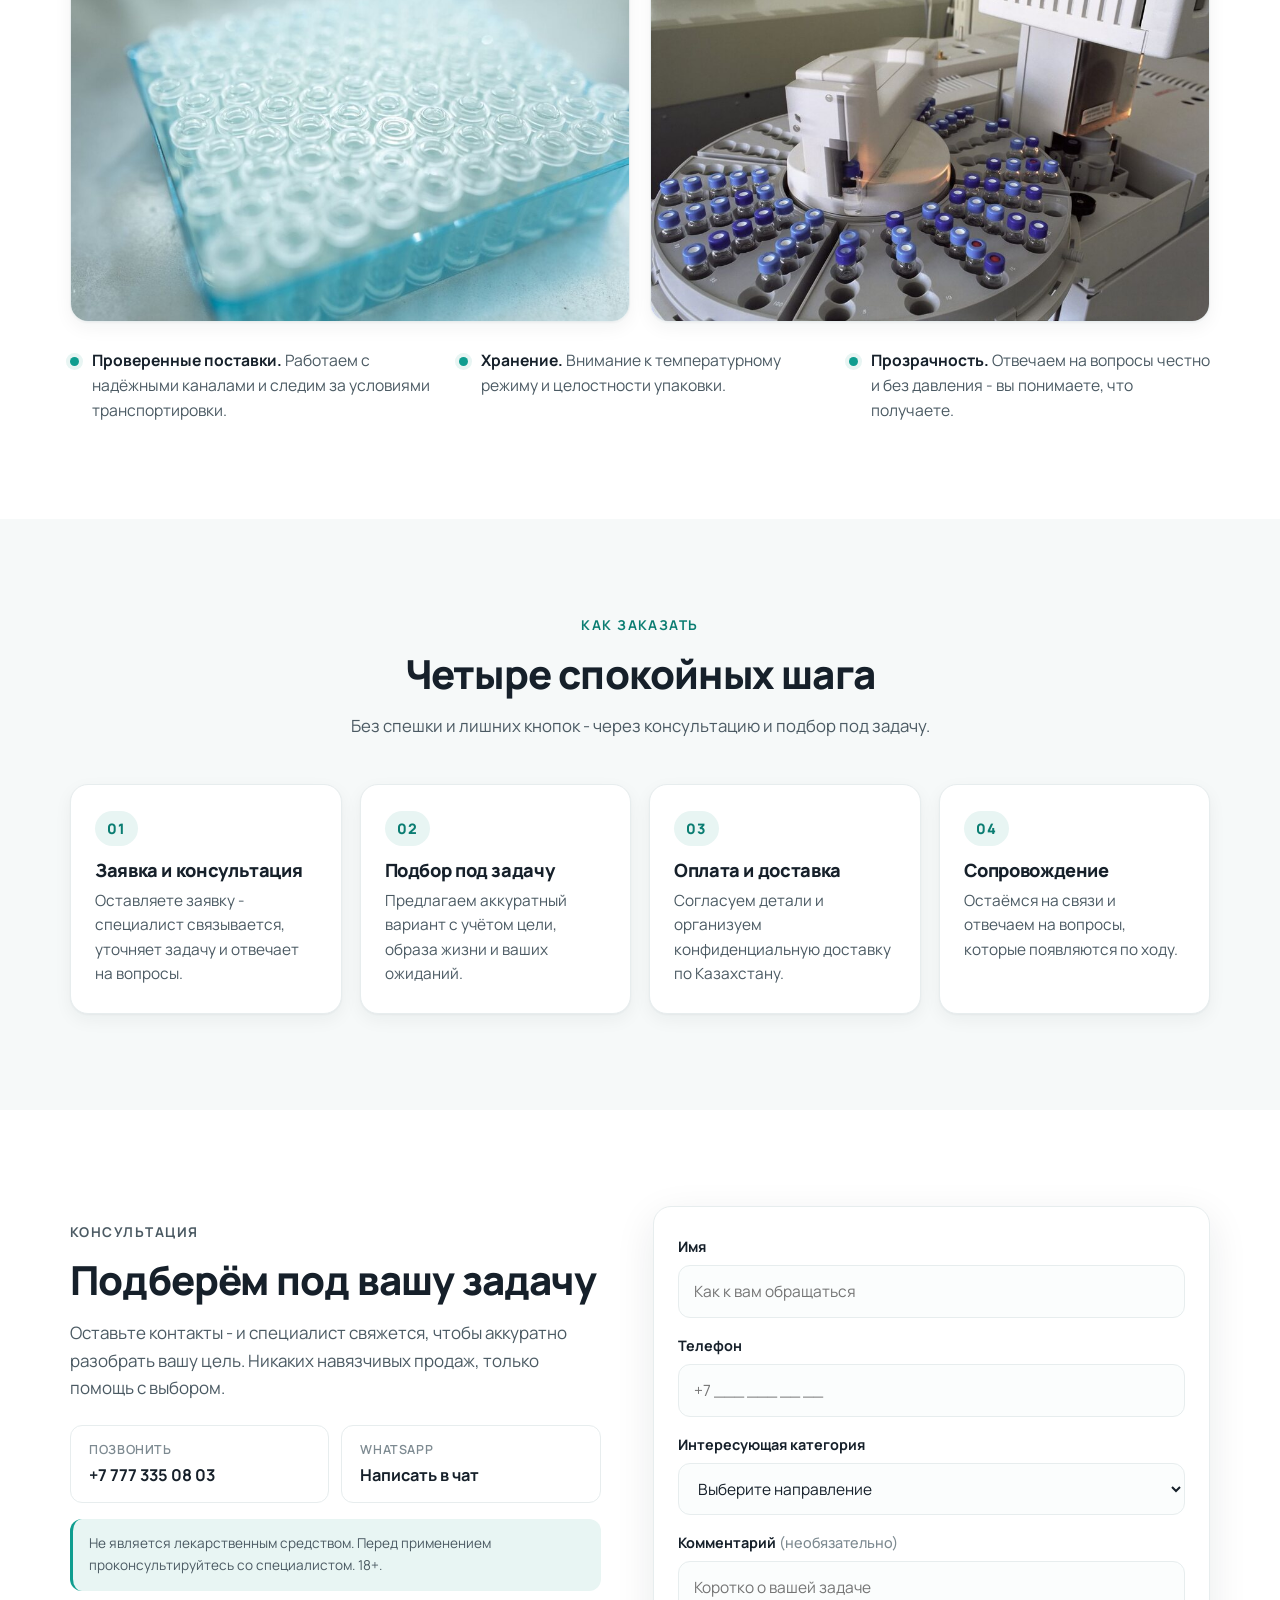
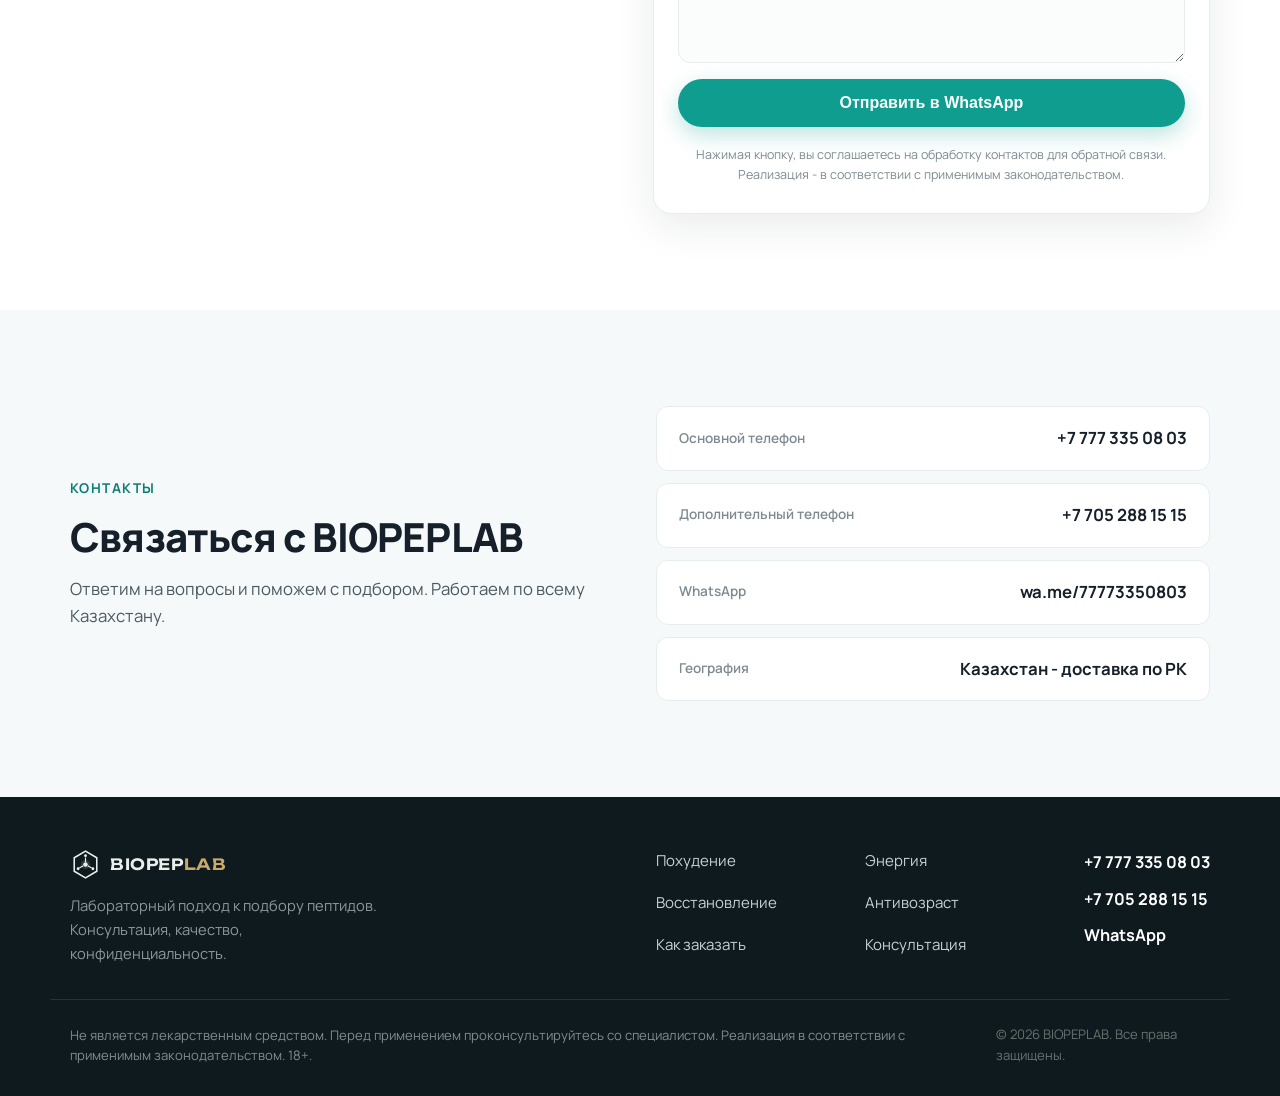
==== commit 1c459313: "biopeplab: Google Search Console verification meta на главной" ====
--- a/index.html
+++ b/index.html
@@ -7,6 +7,7 @@
 <meta name="description" content="BIOPEPLAB — тирзепатид Mounjaro (Мунджаро), Тирзетта, Седжаро (Sejaro), ретатрутид (Retatrutide) и пэн-пептиды в наличии. Каталог с ценами, консультация специалиста, доставка по Казахстану.">
 <meta name="keywords" content="Mounjaro, Мунджаро, Тирзетта, Tirzetta, Седжаро, Sejaro, Ретатрудит, Retatrutide, тирзепатид, tirzepatide, купить тирзепатид Казахстан, пептиды, BPC-157, NAD+, MOTS-c, BIOPEPLAB">
 <meta name="robots" content="index, follow">
+<meta name="google-site-verification" content="-oPJW5HeMDg4Tz-H2HArsuksOQ4WsYoLbni0n5Ve83s" />
 <link rel="canonical" href="https://biopep-lab.kz/">
 
 <meta property="og:type" content="website">
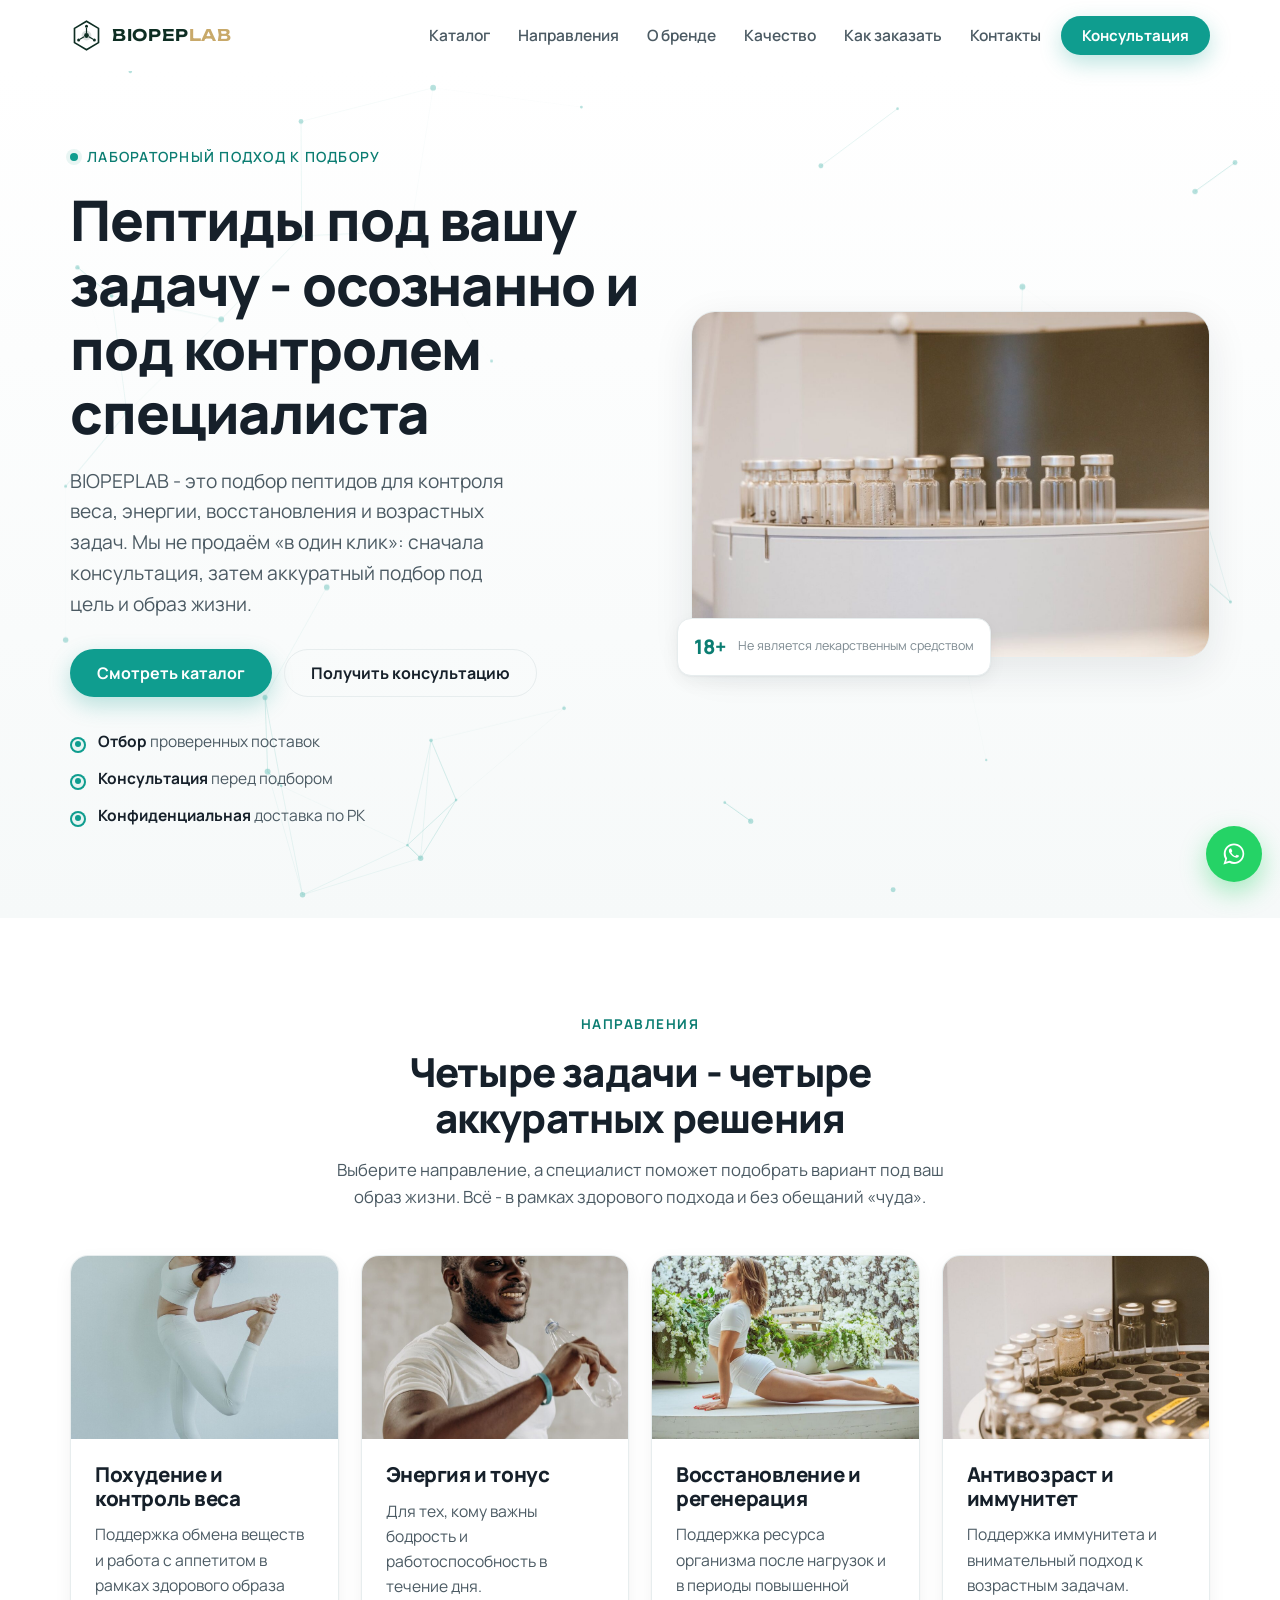
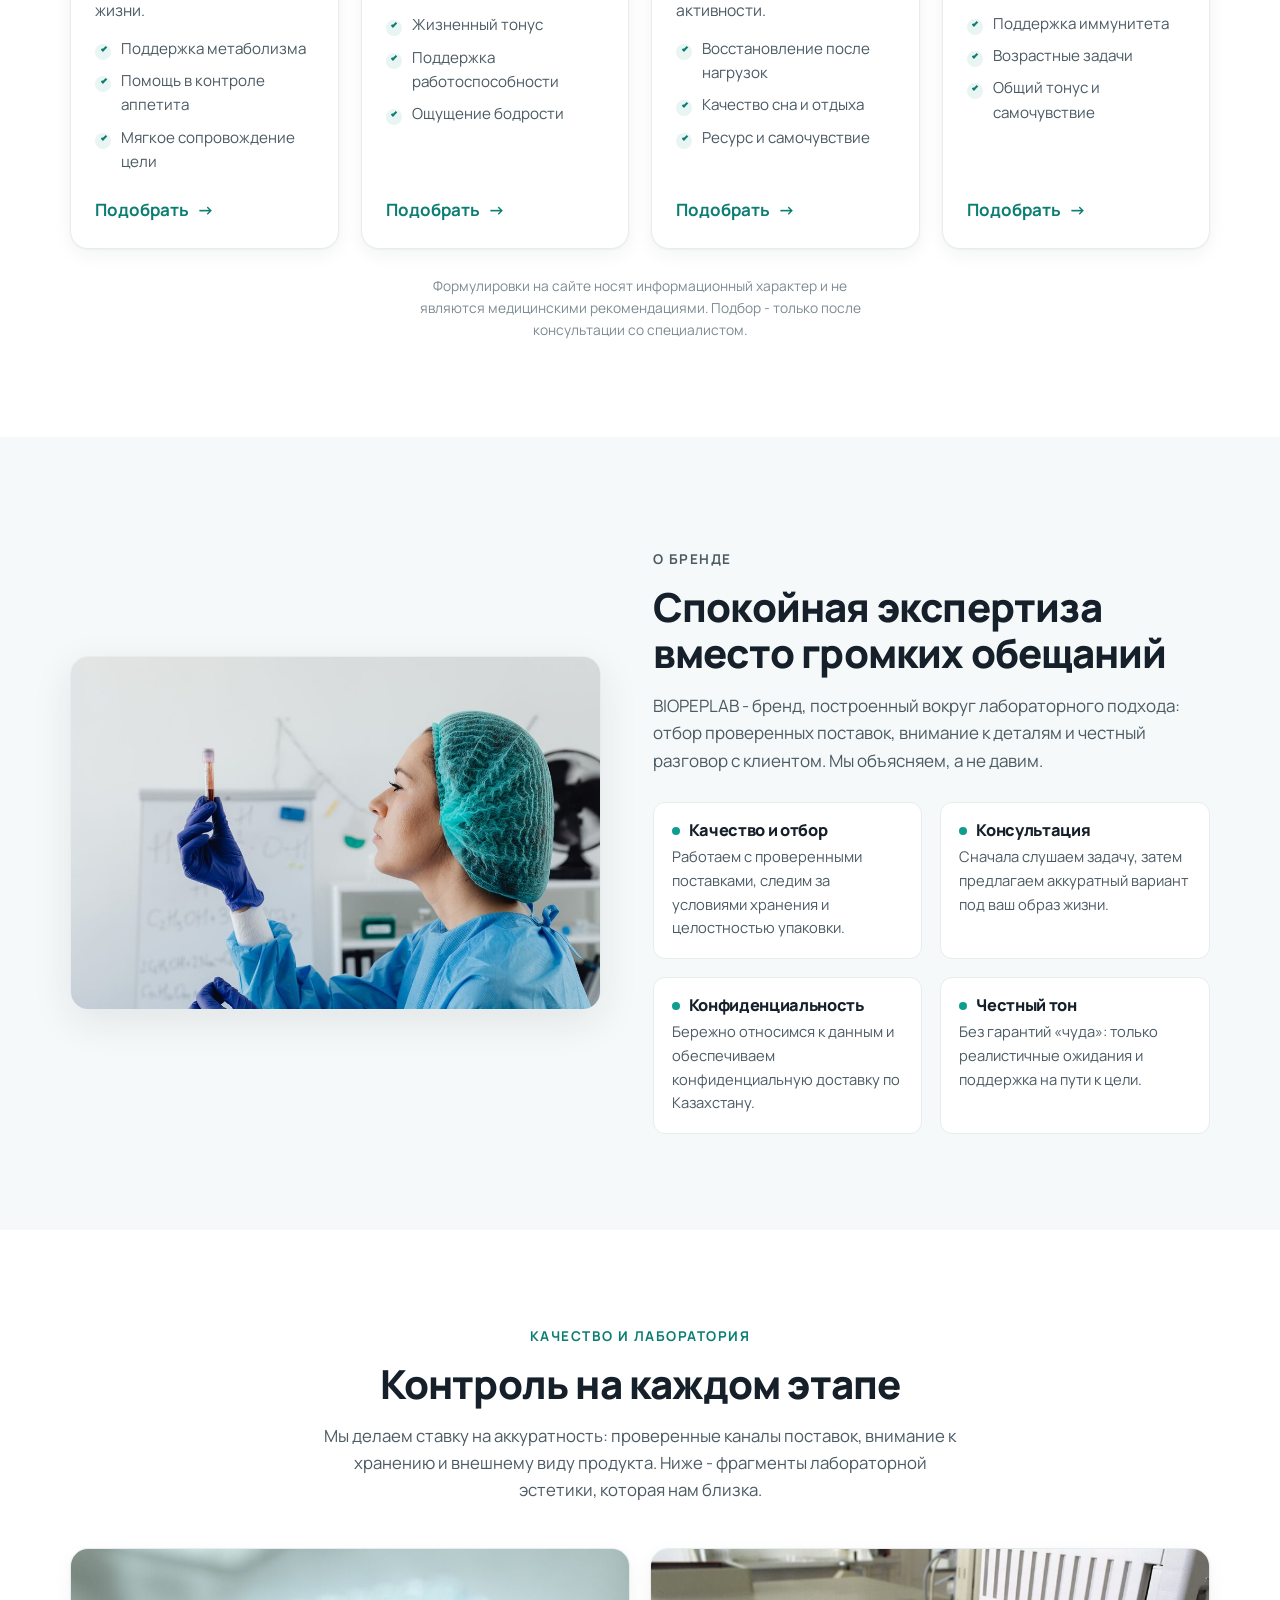
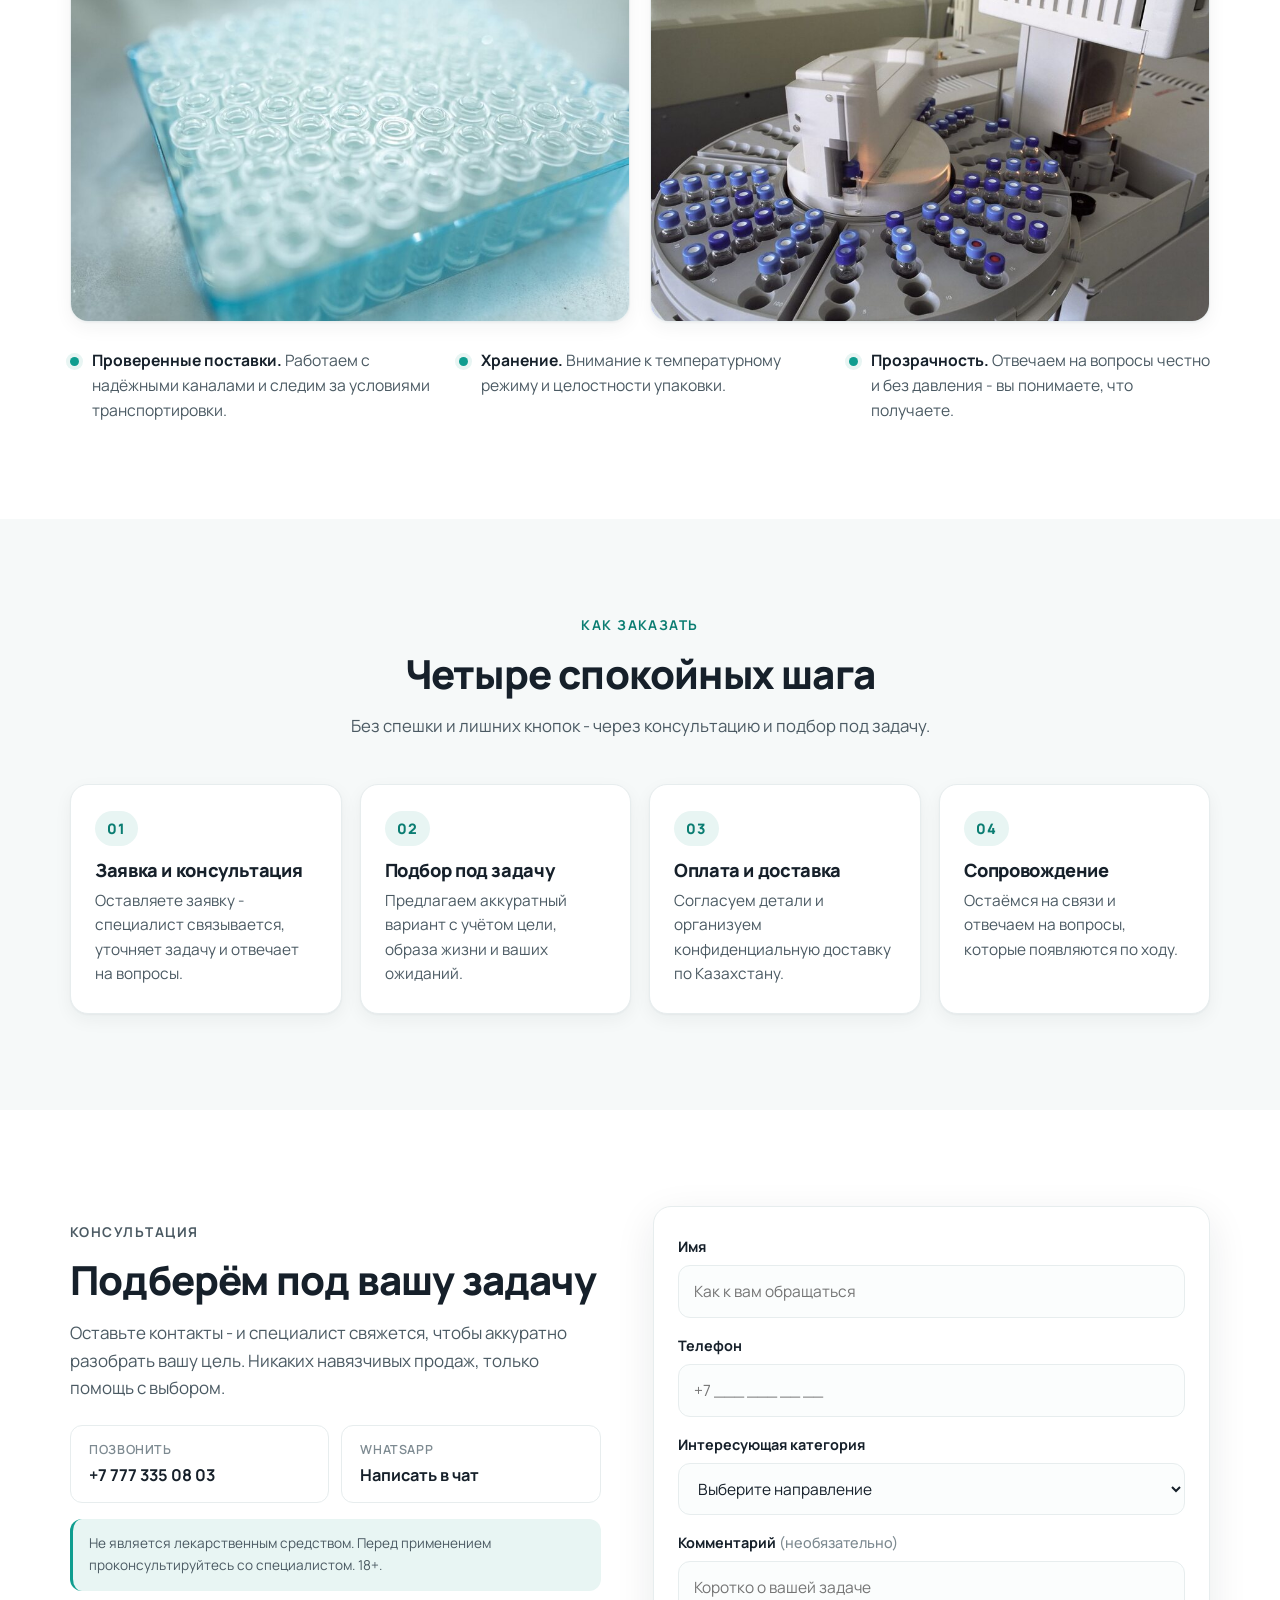
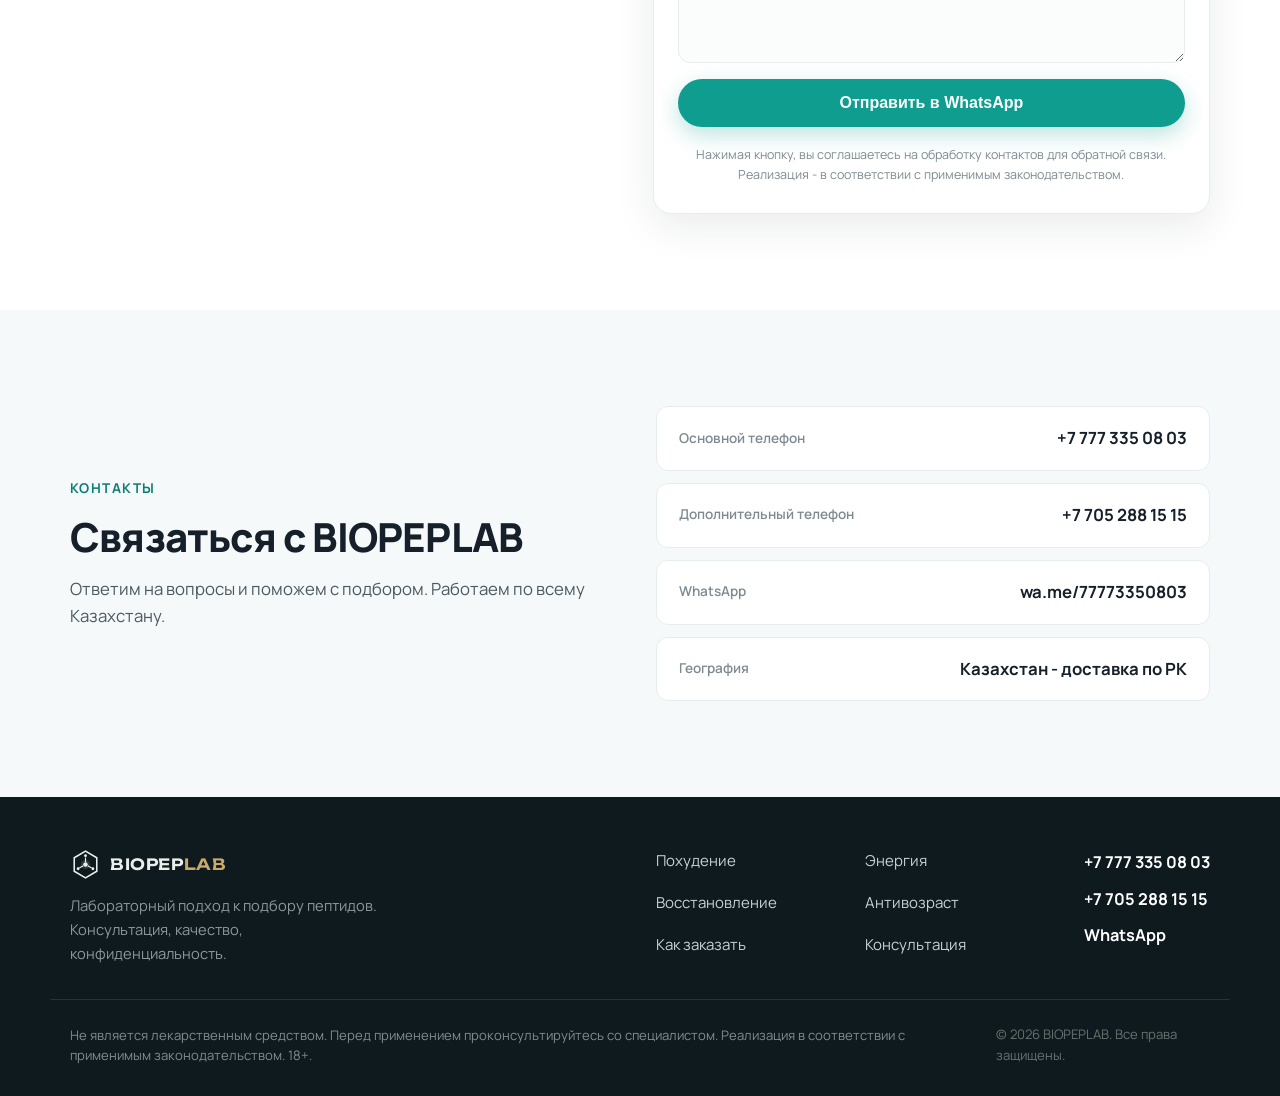
==== commit f466daf2: "biopeplab: тег Google (GTM-NZGXT53Q) после <head> на index и catalog Co-Authored-By: Claude Fable 5." ====
--- a/index.html
+++ b/index.html
@@ -1,6 +1,13 @@
 <!DOCTYPE html>
 <html lang="ru">
 <head>
+<!-- Google Tag Manager -->
+<script async src="https://www.googletagmanager.com/gtm.js?id=GTM-NZGXT53Q"></script>
+<script>
+  window.dataLayer = window.dataLayer || [];
+  function gtag(){dataLayer.push(arguments);}
+  gtag('js', new Date());
+</script>
 <meta charset="UTF-8">
 <meta name="viewport" content="width=device-width, initial-scale=1">
 <title>BIOPEPLAB — пептиды, тирзепатид (Mounjaro, Тирзетта, Седжаро), ретатрутид | Казахстан</title>
